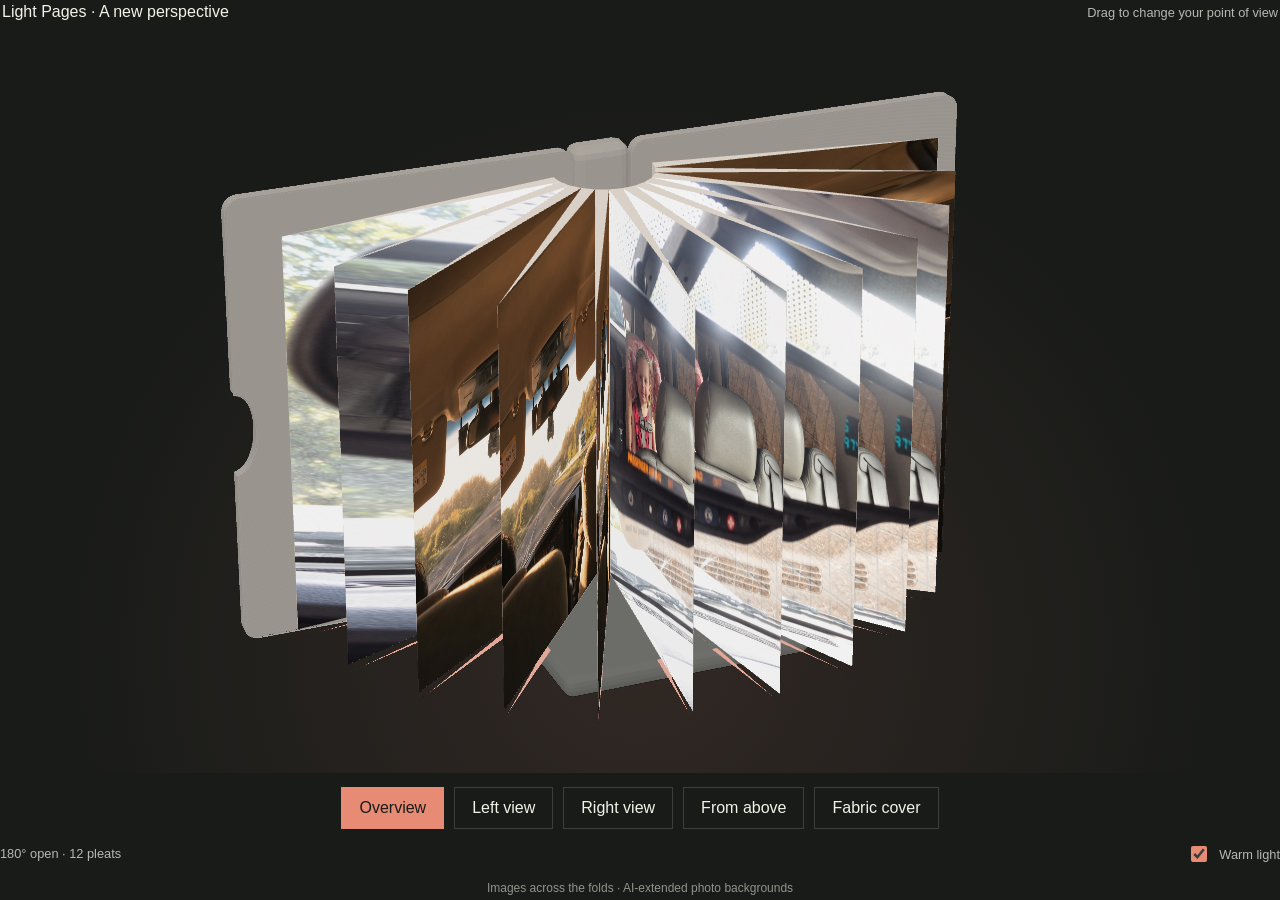
==== model.html @ c3d24982 "Publish Light Pages website" ====
<!doctype html><html lang="en"><head><meta charset="utf-8"><meta name="viewport" content="width=device-width,initial-scale=1"><title>Light Pages — Design update</title><link rel="icon" href="data:,"></head><body><div id="lp-arc180-study">
  <style>
    #lp-arc180-study { color:var(--foreground); }
    #lp-arc180-study .heading { display:flex; justify-content:space-between; align-items:baseline; gap:12px; flex-wrap:wrap; }
    #lp-arc180-study .stage { position:relative; width:100%; background:radial-gradient(ellipse at 50% 83%,color-mix(in srgb,var(--orange) 12%,transparent),transparent 64%); }
    #lp-arc180-study canvas { width:100%; height:auto; aspect-ratio:1.5; max-height:520px; display:block; cursor:grab; touch-action:none; }
    #lp-arc180-study canvas:active { cursor:grabbing; }
    #lp-arc180-study .lower { display:flex; justify-content:space-between; gap:12px; flex-wrap:wrap; margin-top:12px; align-items:center; }
    #lp-arc180-study .detail { margin-top:10px; }
    @media(max-width:440px) { #lp-arc180-study canvas { aspect-ratio:1.12; } }
  </style><link rel="stylesheet" href="model-frame.css">
  <div class="heading"><h3>Light Pages · A new perspective</h3><span class="text-small">Drag to change your point of view</span></div>
  <div class="stage"><canvas tabindex="0" role="img" aria-label="Interactive 180-degree accordion model. Two photos extend across the folds; drag to view the book from another side. Photo backgrounds are AI-extended."></canvas></div>
  <div class="viz-controls" aria-label="Viewing position">
    <button class="btn" type="button" data-view="hero" aria-pressed="true">Overview</button>
    <button class="btn" type="button" data-view="left" aria-pressed="false">Left view</button>
    <button class="btn" type="button" data-view="right" aria-pressed="false">Right view</button>
    <button class="btn" type="button" data-view="top" aria-pressed="false">From above</button>
    <button class="btn" type="button" data-view="cover" aria-pressed="false">Fabric cover</button>
  </div>
  <div class="lower"><span class="text-small">180° open · 12 pleats</span><label class="form-check form-switch"><input class="form-check-input" type="checkbox" checked><span class="form-check-label">Warm light</span></label></div>
  <div class="detail text-small" aria-live="polite">Images across the folds · AI-extended photo backgrounds</div>
  <script>
  (async()=>{
    const root=document.getElementById('lp-arc180-study'),canvas=root.querySelector('canvas');
    const detail=root.querySelector('.detail'),lightInput=root.querySelector('input[type="checkbox"]');
    const gl=canvas.getContext('webgl',{alpha:true,antialias:true,premultipliedAlpha:false});
    if(!gl){detail.textContent='3D is unavailable in this browser. Try a browser with WebGL support.';root.dataset.ready='error';return}
    let state={version:3,view:'hero',yaw:-22,elevation:25,lit:true};
    let yaw=state.yaw,elevation=state.elevation,lightValue=1,raf=0,drag=null,ready=false;
    const rad=d=>d*Math.PI/180,mix=(a,b,t)=>a.map((v,i)=>v*(1-t)+b[i]*t);
    const probe=document.createElement('span');probe.style.display='none';root.append(probe);
    function color(token){probe.style.color=`var(${token})`;const s=getComputedStyle(probe).color;return(s.match(/[\d.]+/g)||['128','128','128']).slice(0,3).map(v=>Number(v)/255)}
    function palette(){const bg=color('--background'),fg=color('--foreground'),orange=color('--orange');
      const bright=bg.reduce((a,b)=>a+b,0)>fg.reduce((a,b)=>a+b,0)?bg:fg;
      const dark=bright===bg?fg:bg;
      return{paper:mix(mix(bright,dark,.12),orange,.08),cloth:mix(mix(bright,dark,.34),orange,.06),base:mix(bright,dark,.60),orange};
    }
    function shader(type,source){const s=gl.createShader(type);gl.shaderSource(s,source);gl.compileShader(s);if(!gl.getShaderParameter(s,gl.COMPILE_STATUS))throw Error(gl.getShaderInfoLog(s));return s}
    const vert=`
      attribute vec3 aPosition;attribute vec3 aNormal;attribute vec2 aUV;
      uniform vec3 uRight,uUp,uEye,uTarget;uniform vec2 uSize;
      varying vec3 vPosition,vNormal;varying vec2 vUV;
      void main(){vec3 delta=aPosition-uTarget;float depth=dot(delta,uEye);
        gl_Position=vec4(dot(delta,uRight)*2.0/uSize.x,dot(delta,uUp)*2.0/uSize.y,-depth,1.0-depth/1.8);
        vPosition=aPosition;vNormal=aNormal;vUV=aUV;}`;
    const frag=`
      precision highp float;
      uniform vec3 uPaper,uCloth,uBase,uOrange;uniform float uType,uLight;uniform sampler2D uPhoto;
      varying vec3 vPosition,vNormal;varying vec2 vUV;
      void main(){
        vec3 n=normalize(vNormal);if(!gl_FrontFacing)n=-n;
        float shade=.78+.22*max(0.0,dot(n,normalize(vec3(-.4,-.6,1.0))));
        vec3 col=uPaper;
        if(uType>0.5&&uType<1.5){
          float weave=sin(vPosition.x*21000.0)*sin(vPosition.z*21000.0);
          col=uCloth*(1.0+.015*weave);
        }
        if(uType>1.5&&uType<2.5)col=uBase;
        if(uType>2.5&&uType<3.5){col=mix(uPaper,mix(uPaper,uOrange,.6),uLight);shade=1.0;}
        if(uType>3.5&&gl_FrontFacing&&vUV.x>=0.0&&vUV.x<=1.0&&vUV.y>=0.0&&vUV.y<=1.0){
          col=texture2D(uPhoto,vUV).rgb;shade=.90+.10*max(0.0,dot(n,normalize(vec3(-.4,-.6,1.0))));
        }else if(uType<.5||uType>3.5){
          float warmth=uLight*.19*exp(-max(0.0,vPosition.z-.012)/.047);
          col=mix(col,uOrange,warmth);shade=min(1.0,shade+uLight*.035);
        }
        gl_FragColor=vec4(col*shade,1.0);
      }`;
    const program=gl.createProgram();gl.attachShader(program,shader(gl.VERTEX_SHADER,vert));gl.attachShader(program,shader(gl.FRAGMENT_SHADER,frag));gl.linkProgram(program);
    if(!gl.getProgramParameter(program,gl.LINK_STATUS))throw Error(gl.getProgramInfoLog(program));gl.useProgram(program);
    const uniforms=Object.fromEntries(['uRight','uUp','uEye','uTarget','uSize','uPaper','uCloth','uBase','uOrange','uType','uLight','uPhoto'].map(n=>[n,gl.getUniformLocation(program,n)]));
    const attrs=Object.fromEntries(['aPosition','aNormal','aUV'].map(n=>[n,gl.getAttribLocation(program,n)]));
    for(const a of Object.values(attrs))gl.enableVertexAttribArray(a);
    gl.enable(gl.DEPTH_TEST);gl.depthFunc(gl.LEQUAL);gl.disable(gl.CULL_FACE);gl.clearColor(0,0,0,0);
    async function imageTexture(src){return new Promise((resolve,reject)=>{const im=new Image();im.onload=()=>{
      const tex=gl.createTexture();gl.bindTexture(gl.TEXTURE_2D,tex);gl.pixelStorei(gl.UNPACK_FLIP_Y_WEBGL,true);
      gl.texImage2D(gl.TEXTURE_2D,0,gl.RGB,gl.RGB,gl.UNSIGNED_BYTE,im);
      gl.texParameteri(gl.TEXTURE_2D,gl.TEXTURE_MIN_FILTER,gl.LINEAR);gl.texParameteri(gl.TEXTURE_2D,gl.TEXTURE_MAG_FILTER,gl.LINEAR);
      gl.texParameteri(gl.TEXTURE_2D,gl.TEXTURE_WRAP_S,gl.CLAMP_TO_EDGE);gl.texParameteri(gl.TEXTURE_2D,gl.TEXTURE_WRAP_T,gl.CLAMP_TO_EDGE);resolve(tex);
    };im.onerror=reject;im.src=src})}
    let scene,groups,textures;
    try{
      const compressed=Uint8Array.from(atob('H4sIAAAAAAAAE+yd2471unKd32Vfdy/wfMirBLkIAiO5CGDDSa7y8gHJoiRKYxTVf3evOIG3Ybv3WlPfHKUpDvFQLP7vf/zXf/3n//Uv/+Mf/+F//+Nf/vO//NO//uM//MdP85dx4aP9vw/zl7H9Txu9K+XD/FVLscV+yL/s/9v/dUne9mucKSV850JnyosLf0Lil7/pxQX0XuwuuwX0hY83Vb8v6g+/ZX/Z8xbPf2Pll3Ptr6D8iLcLcvU2puMi47wtrv9lkrOOfIuN1drvXWRDLm7IS9a5SuT5ak24fJPJJfa/6NcYX53/xhXWpepzv6LmYMhFyYdULl9jU8328he8yJRQ4ncvGqJOofCiULIx9fJN7nIz8NekP/30+PnOnxRe4E2yIZ8XjQflfHjwt3hrYvnmRePhPxsEeQZCcPJwXhra87Py/7/wqf33P75+H+ca5p9dsv/d1p9t/2Ccz8UXP7t/ptdH+lXbWZvOH13ywgtWK9gbzuo3X//8C99cbfOVP6/2/EeXvHjfrK8b9V22vMqAmvFGlrfi+oYxf5msdLTuV4mkedWjb3H7Dnf55PrLwY+P3+6Q9PzxoKTx851f9Cfhg8cdXSUP/KHw+cSjq+SZ/8atuPsD1Hb5WZ4Wga4Qk/jePQBmCq8adnpc9fRTdJU46p/chuWV8/ig/Jf5e9xfOvgn6a+db8T97qLHNS/krepehv7ifi6388VPtv5ifxjvi8dwfQrfPfDr8/7V4Hdtdm2y76xhdYY/jPyF3a1u985YV1/9gxugvRrON8O7F8/63vmToNFYsFYbQvvlrTfRpdls9Fepful2qDdk6pf/rOA//Eb9sut7nd0i5/vA3BeXSqB3CPXnyKX6WFUEa5f+jubvfbF69f3XQTcrV++7HSRTcnLsbrHuPLl8P/gewvXLf0n5d75avfbR6yI37bjq4OCbhgZ17Fo+ozAk8+t+Se43vla/9PYDwbt0NITZMh43iY3hyZXbyZGhWb365yV/40vVSy+/DrtPh6MfHv+4UUs/kl9l4CyPzAKTz/+4vD/+On7hs/e+3o3P/e3A0fELd9NUc0VCu/oHxf7Z1+lXHRfQewOe6cetAS2QXkln2UQou+o3hP7xV6oX3sZP8N4gN15vDnx78Ct304WiWL36xyV/40v1S8/fht4n1Kl43CfQE6KX6nOfole99Fc0f++L1avvY1t4s0Bn+XmvYA+fXrybzhXR2sW/ofnPv1a98jZOp7cKDP6e9+q+hk2ucuCKKZJd8dMK//z79CvPX+I/ffzjX/7bP//PfzYj3YEvjpucahzIYI9fxmSf4vCi5E28vACeQ0aCcKnk3oJsykGaHhvu7hDF+ur01YFvBfIDKlTEoSIll5NyN9tcuPHFtc9WG4pP/G6SyTOOsCmP1ma8rdpq/h6RQk2h/l4gP6BCR4DflM1F+mS9799SvQs+8NuJh/js+mpyf2RSCrmiy2U0p19erKs+/lIA31egE9APCV8fqb01el8oVxsSvYVkspsSfArFl7VN4MXjPeI3g/iuAvX65w/Je0vFZBvaf4/V+FinAuvKmEM/vR4vhFBENLmOvu1p1Di/YI84XfZX4vi+CJVwiDi9iYwQjsYk7Uuu7/9pQWTjxVnwihlFJJ9s7j9ZsMlr+UJ7RCrFlPpLUXxXgnr9IaHYVLw2c3Z930sXQBDR1P7D2hzN7H7AVVSKyMHU0afLITLC0Q3VCNn5an8vim9rUAGHhuKmc93neSTz8pq+KvYYBq9Y42UcyX4CjCg21DQWU60f3W0e/waRU87F/XgA3/h2/dLj24vLofS2wR+f0ce6drs6Irta+u0rxcQeADckjCjR+/4mtNm4McXE3WCDKDZlq080fieQH1ChIw4VxYc40giws8pb/vriH9fHMqKoMY7fmb6sCeKIwjlTLUl8mDM7G0RJ2Wf3O1F8V4J+/SGhBGeC/9A6HPKKv771l9/SGW/748O7sARxtG2XagmV5z++QNTW+dJnNL8TyA+o0BFn0wg15mMWxMosCEuFITRboukdALmzvEdJEcllY/15W3h/cI8YMX38WiA/oEJFHCrk9+WjBNribEipltN3SK+SXp9csGO6aJgG6RLur5cW/zsh/IAEFXFIEN/jIwT6DjoQ8j7mvUqKOJ4oeZnyTuEeIW/CXwvkB1SoiPMXGb0CPk6g/bSjdZ191LWDSa9MPkablv7l2jncXyl9w5+W/QNfriKOLz+7xVQ+HJW4WCWPsw/OtEYAr0+hmu6PMrLSHj4dcAyLfj6A736/dv38/jEu1JovHqInX8Yc5pioYK8DMkHQ/pPPOQbmxJurZXrgF8R/++s1wPH1Mj2ivMrwRFWozlTppnkTea+RAVLJtl7WApReyQYgU2W/E8K3FWiAQ8GYL1T6dnjyNvlox6r1mMFmqxD46myqc+fkM1sB0C+WeeNfkP7db9euP75dZs3ptD1ZvHjcOr4exwjFuzHLOuPnK2E7xC8G8V0Fm+sfPyNbxsIrec+bSBeqCcBbF/JiQmyBeAM4LOA3Qvi2AhUAfkS2rEuWuJ+3UamYgBHVJR8ua/VqRYMNYrrp78TxfRE64faD/qePf/yX//7P//O/ySxGHguWJvd7VeL4PX0ytf/OyfjQ4c6nODoU/e0eXHJxvJhyrsOdT0jq/QKdUuqYbgyuzMXSnIsZa8hGOnANFV6gTJ82bKg0+iwsrBD6aDnEMlYOXGwOg8NSxCgYJCaXWgV1COqvix0q9BYcXPLyE9ObnX3IY8rMjqtTCHmM6PGtTq6unN6NVjHF9icxuJrDlJNGjtDlJo1UNx1k4rhF7el+EVcYnDTEd1JVItMkcRQSxR6BnSrwCLiYl/iSqbl3nGvud94FmeWqsRa5T8n1LwnehJIPTrw9SrWmPSiPB6nWvPvlVBC6SSyymGyfB29tNqZBysEmHhuVpKOQKPx470DgAWf329UyFitSLtF1z0jZGmv5HW/[base64]/tZv0N4suOMp0/eZ/q7vZsSM/bQ4JaxrSPMfYaFJfCKfCXIo/[base64]/vXZ1Fq1x4cr4iSkiD6IOgj8+kTSvbMJe62LJNbgdRJ+LcPgdpIewV1fYM66c/j5ITkWpZdlTPboW8gVcgH7vIvG/q2f9/OKM23gfo0P2f+tmpxckKmiHL97xaHps2+VimMqNlXjzfHXnBDbqnzLeKhY7v5ryvp7dIAnccc/+eDX7+cvon9RzO/fkGspvjds8nntlry75P/NH+jvQrfFw+idG53IZMro3iZJKn7jIS+u1733pYa7F3/91/oTx//mt1yfUWNcqi+/S73uZZvYXPfmgcl1rDQf3+FdqI9LSi25V4RJyQX/3Sv/BnHf/Io2Rxidy30m0oY48k9iG0hk5YZEe208PtT8hpRj7KR8Lo7VvD5pXtLet6IGKUVbf+DnBRrAlT/5le46Oemszz3rylpbe65cqlFmKbKp2c85mOR7CZJUsvZL7Dlvf4g9CdwUHFqISXIpTYhlZNxHd4yBUWhY0Q4EFMF7tOOgewRB958b3ty/3XqIWG99q4bSgi3RjlFuzNF9WfsG9L6Z7UD3n/Pne4f/pv39bxD3N9+onuRl/Vhiz6271BceTCklv/3OLeP9rfx51DDHbI6F0FKt11D4FbhFvXsf/ZmouXo25r/u6S+fX8p/kWWdiVqSVihJS8uKaezIuGXScJaS33MPcCzHfb5PXaKiVBKWFIV03KlrEhTVBLJW4C2XFbnPY0nuEy4TLrd8rqscpEsCm4LS0iDPG3VJO9NYMOWABuiFdObnFR6eqomStOX9+2Ow0fR8DMoa2DXH8/N1kqcs9pxP0pKZyThqosj9Fm1ZLH31EZoZ88/v0nIVORoH/mbk4d6i0MNN7ris032OGfex9bEnnVh+x+eCS5QAL+lCCklJzYpy0655MCoKZcIoAY63TE+qOVjRKwFyWRpKS9B5NOCdLJjM2lHp45mA9vmVDLS5GjR/vyVvTCHRlMj7jdqheG7dLbi2hhdunLaKF3hwTNIGBTMi4XO+JYHnnN3xUkdXShbyPuHq4nLH2Tt4z+K5yPdXwo6F+wYswrG+Jet5n3CN8fZMcVUaS0lEez6fOxRPj73LkkW9z6/kxzFT2LGUVMJ7iHtZjxCvb79buszny3yZ9YV1z3IhFDVrS27RPfOGolgW0COsa9/gyCXapAEBMQoGLg3fXlNrmpSCAoku5GbLHpDZXa0fcFfKcrPX3uqS2MZBWnbkeaMu+WgKCqzGa9GFgxQ+4M6UNTpNFEdpKQL3B2GnCmYF5SW+Nf3z83X+5+2FcM/bZCCebXK/TSpIS2y9R3YfBL9I2mWSdBTMN4GP+A4EHnF2v/s7JR0vTTezchy/48s7c83K0UA0q0veAWsyDSfhtC4e3fG+LB9wX8rtaaKSKEdL77k/AhsQeiqP/[base64]/1Z0zfe/ZWagvM4GXe4m+Pzj7v325//kPv22pr+hfV41tbQD2/uW1eQjFzNXLRd0/cY3hN0T+opx+yW+YAT/Rg3p/7b5/i235UVK6BX+LiP0x67YpdmtD+oX8vq+/H1HOlA82mVPByo25ix1l6Jsxg0h16NLB/KB0uzzTJTP/g2q2DSWt8uZVCDJMeIZkhyzJaH0GKIqJx/HTHAvXTdY1cvUNlGVZXSYw1zAj+9YWXIBXEpqhFvSFyJ8ZH2AgGRcUMd1FlzVdPam861r2I9gXJIgU+/Wtj5oq0mtPRrP799inoLYL7kV9Pglf8f//uQ2/zL+lyV9Sb1U8Y+lTDEWyglR5ETyEq85VNvHVTXHVHpxTxcWs9x9qYpAGtCN3EE29zX40JfGU0yhV5RNNkkJO5KuNd8UkiKmAXBWFLkbOmj/g/w9P/ubJLrlDrV3TrRjcr1lqPRxczEpF+UWAYvfcmCGJzKrF4qeLx0WWgjtZdNIcUwApOKM9INJUhzTtEM9RcFfdY9CDYvYelud7qR2BksnueSr0+7Us4luIE+7JE/rjvMIy8jrs9POrnBNsaRObisMY1I7hmLHEVRz+c44a3x+d7k1USr4LZdb2fsxnmbnNwhTR41CW3L6oQB+QEFx7xEtIaXXmnyJyCbbft6V/IERaiAAAQJpCKmxPUsMdaoOGbMA7a/wLpT0JpSdjvRGR/0SpCnJX4K4WNN4z6eYJZ/[base64]/55s1ziIBDglooA0t5dkFUGfduCDcuV8y4f91uOtH5aLlx+TQK1Z+gOI42UkHFS5l/[base64]/EKtHakRMFDSyUsoL8yB3XODkEKbEfS62T493aErxLcU+yIyPCJu/CPrTR2JMdb7UOskpoiiRKwpKw7WwkAdshoHZGsHOzfY6MkJZtyjg0NA2EIgvHzR6two+MIxXj/egA2hxehGXnaHjk1TifTOJxcTmUg/Rg39HlAN/BGOtcMGG21Z7r5qqR8THAkKBUDAhqVJ4U5ymSbKchnB9ZcLYavw3Irl7qqrHUj4kSikBKgI/qMoCREu9qh5X4OfjsdyWHZOS0dORdcQ5oBBPGFnsV01YLeg/WuLmQG0ue+5QnyI7yCTrJ9/MSjDNpph0rgY1Z1TTquu3i0gRRENRD7EZXBOyGWnIoUSoBZTvO/[base64]/OIdZar27aMYGHxfUoJCiImc5GEzAdRmpNsRx9lDSba6IkGp1KQtGlaNK1TUidD50zVveMS207yz60eqyNHKDKQ+OCKAcJwsajy0HGgzm9ZS6dsN56uS2TsFQOCCvJMW+DMWanVcQo32FcTmEfkb/2wzqFv/mIEoZAQoCPqiqAjRL36iMyP7soYY7aCrWv9m5YQGn8Pjoo+3EQnrfp2PYnSWBnQ0j9MzoolTFN2vYPum1kfnLCMR4NPDJFEAchQcxzdBLyHEZqIzOpEZml7kwbk3ISC04HgeCyXZeIU0h7Thy7zr3z7k1kstNG/LSDLI+MC+IcIAjbjo4BtkPcqw08D+up5+CUYEhQOgbd5XyOI9PYn6MzfImjoXoze3FaSHlx08aJ9M4wLZSBtAAvVRlPM2UG1mbpD99J7lyloAZW0toBy1JIRgVVP/KZfZGNrTbnnG5tIbfJ5x2plHGWuy/uICmxHV3L3oJklYLGpkniJCSJGI8OQsbDHCynlGYLnZP5iWNYZBoH3urZ/R6tor1zN5Qc+uvMeMkM38RUrm66i0pRQzlAD/FSFfO0HeZeoYR+5vrRUvu8fqYYHJSOQUG5s/eUc18W2UiRo+J9qSbvQ/JXM92ExLRwxlMLdFIVApyUuleyJjrJ5RiDxRpSmmUunu5VFkrdIfp/DfM1dz+PztSR57RREXqP14Se47QJx/[base64]/xjnrCqocWjTxfggpp7w5YHWJyp3pdruoFDWEAss3ElPUKE/zYCbU6z0OA2kJIHZHQRHpFFSobzb8owahQsDHFpNohhl1O8xnI9Td9CICX47LOz4dUL98MT9ysLh10WfZrFHGskGNySuVh1NaVxBa5pXdk/zw9OBbLbtJSrdGmMwr1Ng+E/wsuqyF58dBmc0li5CyN1p4VJSKwqLWfsqs6rhVhY47xyhT2+4WaZXDtbOZUIiiAW5QIMAUp29J6yzjBAsd5Iby4Hoj2oY33trNfYLUSrd2biBE4VFNGghrcgto1L7cKkLFPSHIezcTdeXcLheLVY6qZ6HpIBBakjS9QQlvIGNGKZw9ZxpUKrN/OOZxXczGOCUopEWDIC13Z93qePgrszUfUxqTaMnJh0tNcS67AFuLwbqVlMqelPPYlRe8D7OzGe85YCXF+gLVssA6ytXZgVbC6zMazWmddACT9dy0NU2chCURI9poAj7ESC7ZWGfnZdyn1s/33NJoeDoKxRfdkhhWWlWLF6Bx3njwVtblXoZnxsJhQ8XMw9treoKgJuxFG0XQi4hfp7Ho1QZmY/[base64]/Xm2OOhRGVnv2OendaOdqJhqZo4Cosi1rNT9fQeigo1Xebr+8MczXH6I0LRAHUUCtBle02YKCX01OcNyMf+kgrB2VhfhDdTlM1BksQAGB2XRDlIEfEfnYP8h/hYcXZU209xVFS2JbRuKOOQuHQOiMsFf+y+LcV2H9QhzvZ5uhBMdXkXlIuT4yYoz814KCqsRqMgOchYdQrwVuhnOXsz8q6TkXo3sR0ElLCh2bp2yNq2Fb/FxBrHHENsZ9QJSXb0Hi2i5f7kFyjbp0RCNH5OD9LAZBxl8sghinluIH+EpYlhFCSFeo8qBzkPA8WUnDm2a/SbElwbnVMUDU5HofBkIHm0izp2BW5AUp4ohJr8q/Dc0tvsKB6dIolxoCLsP7oe5D+Y40yOVnL1yjjJyMYoZxpBEAlMB6HI7JhQH+5Rs+Rgq5QU3JBTjqQ/Hleag/AsBe5j9NnxuLAchQLlAGPdaAHGyuystNVlWUzK4z6Gs9k/zcxUt+xjq7Z0b1Y5IY1DCGM9TgYwxa+zStUWuxUURipliNXMc4+UwEqa3uoEIxUNYGCKIA5CgpgJ6YqABTFQssHbeKa29aJ1xhbuZjS4DQqEZ2K9bjCodsx0b0Cujt55LCGkN+GFL4WnaOIgpAk70QaEnIhYmosmzXXfsfm6rUzJFkQEIqFtQCA0M/[base64]/[base64]/I6XHeOotNrMwDwiaijAJzG4pUjQjVZqnAnEpKt9ZZvHuD8rImYJOrelhGepd+vB0aRWYjH2FpYhQMEkNNdaPoaarUv0qK4SgMMB8Ql6k90/A2JBDeLGM2m0QZQ0qdY2tvOKFaH9/ENgscmuOe5kxj44I45imIGarOQc5DLCz2DJfRVjvHtEocjnNgXDoGhGXOfRq1jO60zjDWj/UtU9PGlaMNx9BU/LSBlHtD1CgUJAf5qU4BhkqdLDpn0sxqF+Htf7iT+XAlWWPKqHGhk+zYqxFNsHbakJskf6DsC9Lo48dWf8Zuozu6mmaCohxTCYPjkhQQUkQtVpcELIi6Wc3j6Lhzedfa4o3iZiS6DQmEl2u6tBHbJv/[base64]/tFfvpTyDxikxCqe4zT3qpwHM3BdbDxJ/FymKOAhJIla0ASErYp6WU5DZroFxMUmiNMTgwFQMCsv704u83yppZ+8NRN6GE2/[base64]/U0B8kTt6rsjYge6NjZqQA/zKGlWxFYA0zuCN/zZbrvodqTj2W676JIWzdUPVyNTG9hFBCUgEe+MWXdC7jnxnIDSLYfFs6GAeG5PecsI23LmY972Fqj3ZbXB8HHzr1tQihTKQFK2fvyA3EyDmc5seFLPgLsOjmTDAJFcDWBsFNAZ0wGC34VyeKAeCBFArn5+vWq/mvdx/1nHSTJMKtR/7mPAdtJN2oLmGLD9EzZBZq2te5AMSmKsxzKRElqd5T5ks+FRJgiGpijiIKBIsUeFBO2EG1M/ye0YKclAiRstC04F4eCWIUo78SXtBckIJSY7J0jV0LxfvLKRonKTqCKFAxQxw9Q4yGaYXeUU0zl2kqGT5xwcl85BcV0Gcq1uxB4yx3Gt3ol+c/rw1i3+2TiBB0XEcAgSg3xUYzyclNpYdDbnc1ZdFgwst7F1wcBaL7XyVJAsGMRUHJu/[base64]/[base64]/kkO6pj7ThSPSnZdhjtPrYx9jlP+W0k7s1cEedARdh5dD3IeYiDtYOkZp27fk59q+kkJ04jDolL5aC4LhWmrPOl/zg6RApMJVub9E1QoU7/6cV1W/Ut5eYQMRwCxSA7VZUAO4UG1vYGjz3NvfRhr/ZpxxaRp3+FOySEXDaQWcg0Oefnacz3mprWhbG+roNGSc3knNSIoSGVMW5uZjre7SU75smKFgWDxFDL0QUhy2GkXuNzzsp9SIVPRzk0NoUDb/[base64]/L9JJGR3mEqrjFkaDU0EgtrXgunUx9ReVjhkV15MrbpZnVAObxz1ZWRwJRdb9YGRcEOcARcSAVA50IGJkIRkvaW2pJ5I4G+ZRJohD4lI5KK5LYXrr4sjV1CFSmj65Wh08zeASlHQmpZRz52RfeFBQjAKBYpCvqkqArzIn8zHF/[base64]/TxLu4SRhpeNiRTDwtIwIKrLRjSXkuzQVBFxIPxRJpkHVKz0yGJfqXAx12y1iIAUhQG1PC1V13G31GUzrUs5fthRTObjeqZ68j4HcIWzzqErbMtePE5hlyvkAvZ5J+VCkaYejZNzLa3c8HaSlNUkHl+4vXz9/sceVpfyPJWGU+YJ58n7dJxeS0n9P/1fWZsvfzASCElDkFvq5Pr8EuBz3N2TbLKb+3PryEkztsjCiBLJIkWFPKQsx5o3IWbLmAebJ+9nUhvjtJtSRiZ+8ONg8PEH47B7SyH3gOaqp+spii8uhSfWHwG0pKxZ6ySPrppxLno9gOP71cvX7386mP7dwMHW70a+EP/9g//+wf+HP5jHGRPnK9PnUZkxmSDDyzoKEJgakpmvgLZ1t1HKnNTOYzHr5ASfXnDaYXf2LzPWowcoT5A/SC8UlXacdCflg8RCy0EWXY2t4/Q2W0uQw5hQbFSSToKaor2+K/[base64]/FxO8wcq7EmpJD9ItpZ9dCPdOvWlPiHNPhGKTtGkkJAm6qs6ClkPQ6U5edGnR8fRASa6zEkkPB2Eohtd2aOJtgyfLSfG/kzmnLJ9E9kxpe0mKEUemqKIg4AkbD4bDrAfYmKhhCIL6mkULTA5einFCW0MxrXhPONq1TgO94heTkZQIb7EcZdTjRtrbqA5EzyekQ6ib0GqhkOQGmTxOgWZPHG0Eq3sx2v5h/36EEOVgifI0VJxCyiV8gIU2iHC9i9TQphbrdLIZr+0i1T6JPQG5VNOAyWFwjbR1emy8SBVHp0qiqOQKOJDGxIyIuZozo+STudhAt4ftaURiYa3QYHwUjTp2kqSnIuug9pYvXH8kUeoBXfMBI/HuIHmih8KjitSQEARcVmdA1yWuJqrxh6GJCfwuSBJ58jVcFwbzjOuNHZBDCdJY4Odzmg7Fxqjvc23Mc0KhWJIjWPoG4hoURhPLdBfdQjwV+JnOcxDtJrU/rJIjcT9LNa1f5b7f9c5uebQb03pfwzO2J11aRB5/JMdqqU/dtRx8qcW2+h8OjPOi2kgOWwVxqZqoiioiVnQRhWyIIZqy5q2Lk01tK123M1ogDoKBdhqblybSB7/fQMqLU/D9vOU57qtGp7JM4kqTdRcKEDhcU0cBDVhL9ooAl5EPK3trZPVsmykGE/INjIOCUznoMBisGc3K4//[base64]/P1h0OgmF5+M1B9LZOoZZG1AfTtleK3n3KuqkObU3fvg2np37z1BwiiQKQpKwDW0EARsidiYvxu5E/W62IeDcKvHEkLBUDIjKj+GmGNEYiOqMPuLst7hE/XXYB6xlddc2rM00JiKGQ6AaYK26kqe1Mi/raxthTul12X0FJFIvc34pVuRslXrGOqmvcjRSPVLQ3JhtvzbTMSO/Q2VB9Yn4fXju47qa00lFCU8TxVFQFHahnSjgQoxk4shoPQ8dbEsFgfsZD09HgfDcmH0/G+yYnd+BQhp3POQ3wR0bNMMBcjw4RREHAUXYijYc4EWY01YE5slHaTzeLpQoU2GAQ+LacJ5xOXcUYmtixvLFBtL6xl2MnMzyMqpwgOjd2at5QJAaYLEbCrBYZmotDyZKKbc0hpXtSARZLkWmZq8Yt0X0xIpZYKrOYe/REiT5UkeEOrJ3aw11G08c+dNtKm/[base64]/ku7mHUA3QPhRKn6YS75j9KkDZRIQoIKJGWZcTZwNTGNU92tbPxPMTSrBdKDqAU1BGN4o8WlU1PhOGGgtigFgaw+e7SfDrbQk3f/iZOL6r4Wl0/PvvHvfwmZGwPKtpSPchHM/D0dptTUuhcekWaZe3qLNb+kQNE+9DljxeFBrHCWe+nHEYcbz6m2l46emZWjIIhWtQGFgHtowXepBxUFaqZeafjE2LvavAXFUNUUGhCG3PIb6/ofegGOzyit6FNw+QGAnLZycPh6doYiCiCbjKC0XAWgjIxbFIeZltiu2gGEbisWkkFJytuZzju96deYGpJi/9GTU0P+tpyFnUrbMnu5RwaFgQxxBBNwt9IeZupIqh9TkmK0Oq4UXORzNv0NPTil/taMygbUm21cy+zqA10n3s4rN/QSrGzfkc/ya6mak3ml+fQeOWrYviKKiK2dJOFvAlzjK9yJ+k6x3TaIl7HA9RR4EQS5jTB5cpnj3JeVevczy7+OKsSj5WXftkWuHxKaIUEhBFzGknCZkTsbmW83tMz49HNpQwRl6QxILbkJ7BlWTO4V+fD9tTvAl5mRDTI5uD4+t0IX1jckEKBgpCtrtR87BdbnN9KVZKbrTC/p9HPjDzuWztipJjCHVSiTGui7GNNM+2XhYHX7Ba1e3r6uAmwCOLzx3rsbOvAwPUZHEWlkXMaScLmBND9XTmOMd0vfn01GCO4hHqLBRhPm78Zc1wT0rJLIuGu/iODG5/kPirStVESUgTsaeNJGBPBNQXNMNzQbMyEAtNB4HQWqmg05+s7DfQKTmJP8n66iaum/O21G7q31wOpSA5yHQ3WoDpMotrWW9H3ko9st6kK4csLs1h0yWjbw8y7ayIa06fsWlUoblnmL1gJclZmilmenjjZIfUz4GbJO7guiqFBVUxU9rpAqbELTy0muNLy+01pxiJR6iSQHzJr0Oxngy/49h2oLpknLlXsR2WWydpjDlwdJomTkKqiC9tSMCXmMGNrGBpxWOI1lL8CgOx2DYgEFsrQH64Ss/P22NctV3PkaC3icyvpttIkUZG9XAK0gMtV8c8LZc4XM90nske4z3ejYo7XJw/13VvyJaUY5uHum4OMbbvEF1aSN+nsGelti3sulFBDc+spttdikenaqIoKIla0kYV8CSKknxnGRQeplAiZfEIdRYKMYa65Fr0bQt7Uh4P57FvYRNgMoftHv5Z+GtTEaWQkCjiTBtJyJkIqTfZtR/[base64]/WtwntKakt1173CemAmrobbSIneIaZHoSA9yG11ytNtqbv1RYXpSWOetS89ZG5v1q/dtyAHF21QJuWxmX8WqWmZy/fNr71qyp7V6+Bey6bsIpzznuN8WVlcoRHqsjgLyWKutEEhV6IGl1M6FxsGqq2u8BcLj3DDgjd+dudHe+mVVPYkF2flm5DexHdYk38Tn6aJk4Am5ro66GlO1OXa2snS4ekLERRDAlMxKKx8dr6CbL/XpbRGfi03swlptVw9JiqGQ55qsNuqFGC23NySNX1zQcteMZL/[base64]/3scpmsMtDLzF8mEBs0pkpdfXZ1b4SdYBz47qvkw0QL0ax/ObocfbtimRrl7uHclLI9yrKMu/eackakU24RLa2sMWxRGb19DUZ1r+KZW+N2d0VTghhICXVDjXFzC+o71Xg7HaN+gXHGojNusRw+0a73Wb2+W0S/3pbwg3F8VwP0Ou36m80hpzHBzcXOcSxuS672yG+WrlI7mWG8tnRE7ym1czN6uiB8XzdUfIHq7+uOcgcKRjROA+nWMfYGRh8ziEjToTCQDsUPNdQLU7wakT/PUh2FDlpideUoGqCOQgEur2tj8iXXmYP667qDYrBvwpvlV82YaGpdo8LDUzRxENJEvVIDbQ3zalTFzyKseTwELsqZQhhEQtNBKLSzZ9MoMpuiUqSwsvE9sW8TV84lLObTkqsrjwvL0ShIDvRRDYLMlPrZUpv6QyafrqPZm52t02vGJD8GKyqoT641UE8J/ESzPI2UtqA+x9NBxbgvhRY+rlW3cWzvJN1JSBM3WxWFvIii+txTuXZM+tST5SgWn05C8S1TPsYkSarRQaFn6hvfM9TeBFevfchOcjw4TRIFAUnEjHQOMiPmaq2e82V+7Uil5q6GI9NBz8guM2PGJKm+o0PSqJnSjjULeR/Wk8NfjVQNhSAx0GE1CDJYZmlLbepyFNeaP/nT09Z1WmOizHfroCg7WF1PAvxE64UNNTbv6Ki+XthRxdcvRXdWDqPBvdR0IyFJzIdUELIhamjXRczeWPsaZqEkHpyOAtGt64bGRLnfOiiPgkyuZ6S9CM5eTbaDMg9OU0RBQBGzWJUDLJYZ2kiHvrTc+0LvzdBIXDrnGddlZdWYOJYAdMY4nNW4PHfy/FxMP6AFW6sKAd7KzKzn+c02WqVeqZ87eZ5etmb5GSP1uTXMSPJrmP7HwNyyzYwJdpwSoJPSOFPL9T/eBxYmJ/PA3im6kaAi6j6qJmQ+lHRPgJP8t0RRPDwVheJbU87aEYR2r2lknPV9rTNNbxPe1VvPcts4OEURwUA9xIE0NcB/mI/dsuDWVLonhwWlclBYl5w8Y0Isfk9p5z13Sv9jH1Z5gDwNi6phEKgGGauq5GmsxMp6m0yXboukQjMru+0RMUZ+J5XTfWcEUue+nttuBWO8nN+jk1orGM/L3ID+KrDJOfaZoMjeKbqjkCRqPxtVwH4oShKcLy21Z0FzFA9QR4EA1y0LptUmC3tQkp/K5vmefhtd/Fi3h6DoXkm6g4AkYkQ6BxkRAa07KWat+2WbyQpikemgZ2SXfR3G+II2mdwheZSVMLaazetQ/PTOqTwqqoZSgBpkrzoE2CvzNBmdSmNN80ikTE3tttm4HVTo/ZY09hq3690sHXDf9GqMSy6/IJUxSWz9zFnQgzu6Z/[base64]//pXwjqNZkxLeO1F3FBRFbGgjCtgQJY0s30t6iCwQMJISnooC4a2FVNotN29AcUw22T4Z/5Xo8sexskOjeyXpDkKSiBvpIGBHhCNrAdfmO1ZACIcFpnNAYJdiM01N9i8odaRwHHm6Xw1Lieq1GEULMlkVAjyWmprkMkte3+hdW5NmuaOHqd1taMew8s6Qi281+Ewv7/aCMc7RNtbMCkFaRHGe++3G79fzmy2PSBHFUUQUc5+NKuA+HNUyl49k5rHlw6/lxRaUFqCCQgHeivEZ43zeapJafF1TmWUb9PD83MgyTjE0ZykgGB7XxEBYEzMhXREyIQIa6cuSTzKe9pxFLQDx0BQQCu1as9AY9wpiR66c7Wkuu7BCdIsZ9TRnHhUUwxhEC7JWVcjdWmfh6eiml0me48WCetKzVJ6+2Njr64j9xeQuDVG9/N4GddVpXu6A6v23r5fDbz9KQ7+lSGnor1DWzOZEKLuIAEX3tFjPRqYzbu3rVTyXlQoez0bJyiBKZIX0HUOKRL9nSIFTSRL2hKHHAhiqa8kBoG5HuNvEVyIJSiTvVARFxSia/YogZbOx3U3CaXiztPPBybnMIdujM4li2WCQ++Ifdw9Cr1wWl6SOHtmkPb80KoFRRZyk9wIm6XzLqZqUbsCd1PoTWRrkpbekvTFJdBqJNClomW9Yz96uEt+5MeTsMCUlPk0VZel98JN16VlqupRO+JPVEu7TfOVJcYCelb/thT9j1Fj4lXXrAryAnB0BNaoQ5dSlY2JqbJ+gUSElCuSuRAZxB8C+E/KcbJvDZHGS20D58z5S5pOjzJJ0EBi40+axIYHZmp+L7cckzRmSSVpnSBhJmUG6gc79/etU1H4K6RbbBoR8m7aPHQvMkb4Lr2xn2l6LuqOUidsTtU5IMpQyc/tEHdsJ1jluPgmsRKizoHETY9mhgLGoEcYD9WKaW1fFUVDV3XqvCwKKqueKwFx/me5yXYG5teS2qiQrXGAJBruUzkEuxdrMhgSWAJXIypNDA9P0MI62Iimc27Ib0aOsSN44Zzrwy6VNFpgOQibO2siGhFbcfyy4H9Q0V7cP1m11m6nS0gAerKM43ZovUSiKRqiSsIsTN9mQgJno4bmDZd/Ep6miKCzLrqg1b4aKeuaWzDwe8ZRbJs/[base64]/yjhLZar7yLRJTGQuh3pIC27bJgkbTvSg3Sm7B9Z/JLXz1g8Pp0F3RtbyQ4EvEQNUKpdLnu3lAC5KA6CouZTfki6bHDjkuA+5KUreN1LaNcGvNlLiL1JxYB9jcxQVA7wk5+K6of0HHtHhXPdO8o5yr7aG+cc+MGtx8rG2ltgGxC606x5bFBo17gW3Wm4dbv9eCOKo7St7Adr3aTNUNpm9jvqHPete/75vnge4YaFLJyYyYYEzEQP8LTdW00DFJ+miYKQpFkcIR6K3AsSKmcjlSjEU9ZaFNcmvClGwbxJ5cDKGMRTdEHAU3hc9iuBqYIUEi/QIqClAAkHaRVabqS+snDOndUXtV6YN+kkEBz1E52E/ESLri7Oey3Sg6JTRXGUVhjpQN0K/jCWVhnpwerrCqc3vSiyxCLUSfCuE0fRSchR9PDOpaJ4q5EFC9ppqjgKyZrltuKhyr9Rheptzbom/f+etc1KGCfXn+34XtD2VtyMeJQOgpWAiLXoJNRkSGgzjfXIbH0UDr6FRhWpJK3sn5CuVe0Uklb370Y6c497Fkv/Se51o0nhv1t0GxKKjjaWnSrQWJT40iSdFRKd4/GpqjSWUnTzYC2lJDlLq7r5YJ25/307gFTwXKu3k7KbT5vSWTBG5i0bWcBblBDn9o2eE9w/da+bf79dVJaOArIWTn0B+bjWcL24yq0o7pwq3FbFJcakIkhx4IeTMAivUPytUH5ExwK5VTrmEFKy+QY5s5lhJWwN8qimzSCknDZwCYbRKnujgM4ZwKIHpGuBmBdm9agQzjCk5PkDc+5qOBvga8yjED3DoFL0Nx9g1y8WoIcR5vW7u0G+H16/fP/lwrWGPrrwWkT/2km7njuQczm7H2MYNJO18cEDxDlUztY+1jMiFBJ60FloMwlb8rI/[base64]/U6dn5UY4WvrvVhgTcihrMBoUO0FbiO5eOL0cwOxqfpkpDacd6H6zlqGoFpp3r/YD1M8LPXJQje3pZaycHe9+j3LHgwbDEX3Ys5C96kEcS93kSuna8typMYSFhyzL57dh4BQXOjV+yHZ3NQTy4pfKlW6NuuXySfemqjZ2UTZkdP+xYOgi5MfOZDenZerTYrkvlE5R4bJomjkKalkxFZ3Oau/[base64]/vsjNSabT0T/eLRvAsjsfB2JOTttL3sYKC9qBEeY+ePmePuaXy6KEpCkm5bY5wt8rPpqJ6+2ET5NKuncFT3pKMRnw07UBaPcMNCvo6tZQcCzqIG6A+bSocJWiVCrkojQVnL9h9nZSvvVlRL0myiwixGsu7jbuGNH76PIm89vkdl3x5eifNhIFalk4BVUX/ZkJ6tRgvubsPHNAEOTtPEUUjTsg3b2SoZvztRPZ+xkWKsOqmPH2czNvXIwnaUxKLbkJCj0wazY4EGowZ4rp37A0Xj01VRFBS17sN2tvrx/t6o6umMDZVKwsUmTlQfHB9Olc9xb6IsxdV1GPZ17C9bFPAXLUbZbO7MmSBushIiV8VJWJRbSTWk+156KKplbDZU9v6o+3MpINQe0TmpEX05F2/OrOwRy6gg1J9RSXuiZrUjAbNi7WaHejacd9F5Ac36QjC6d5oeKKTJLF29KutIW1FxzDzWHB5Fv2+ovopxtOSxTSenlBIlsfA2JGDqrL1sSKC9qNEdRjXWLRsqKOGpqhQWknWr/ONszemdsJbU2GClsOpNF9ixgNHb8oescxjO4kHqKOjsxGB2KGAweoTTrSZpntoB49NEMRCU5Nc1/[base64]/jVa0lpleJjLtcrwmYEuW1R7jubiK8ifFASyJtxMdMi9gfxQKD+iY13R3kGkfvR7SB/4Hv2bObx4QPRwEIRYNHzuN5jbE/9jAf2QlvpFjFRe/wqmN735MswmEMwuKITBLrzagH751QB+Jog/+/b3l5V4ucy1NMlbP21kgpeZxnI0syxr9KmnSl57acwyVMzTNvizvQE9Wz2NS5biLxOWsguQhMX0cA6WU1dOqFtOav2ia4eKY1KVczZuPQ0KYnHpIGyv7Knfsh42oIRnjk3T4Ug0t0p4iigFBUX5cB+F5vRKVstlvPaiNFaNXsrGthb7IdnhY/kEoniIKgpF+LQOHXG1Dx5QiMeqeJWma2R/MQwIqNAQq4o513PtA+5FFBExe4A2+5bueJvyk4mscDTTmXgtkwQl9ZzH64wf9Z8NCDgQaxM70qNNKKGhOTqvhMYVKSSgKPol0aZP0e1BPU/xMkVHQW326qwm4Y4ZupAYiIS2AwGjZu1ii3o2DC26I599DIY7id4mXZSCQqLSfWzp+/aLHaonJ8rUXNig2tzVkaQ4noM+fRUpike4YUGvxqayRQFX0SKME1VOVFYiVFQpKKgq1+fs4wtVLfXyOv9ocwjXcWtfaJac7jP75CiGJvabe5bjZZ2ZWdSGgyyKNJkd6dlkaGDm9N4z0d7SwLgeBYT0HL/ZZV14r6inJF6WhSmoLZnO6hTZupmpLQk1CERC24CQiZNGsiOBRqIEZ2/Z6z2jPdHgFE0KCWoq3q2svhy8V9VTEK+rwQprXQ4eG2DPPGjIYiFuUNjIsaFsUcBQtAjPGr/xWBAebxoSIZeloLCssqLGloutqJZieV3wtjm2VEazZjaCouEzYW9Yb+4JjdfMRuZQG87ToZixbEDPJsMDs8cGfHNkeVslMK5IIwFFSZJIz0xE/wJUgmSx9T80UsvSS4dDHcV2ZUcvJJHgdiTg47ShbFCgoSjhHUmWZuSQtTREOV8Shqep0lhIVUs6XFh5/JMdq2cfXtMQFVbP0zuGiqMb0fP0CmXRGHcsaOjQV7Yk4CtahHMl2NaQX0VIVWkkpGrOVVwSLV9IaumV1zxLm5OVvRnnvhpptdOkpCW3fyUTzqWZ3HVbDTOpDQeZFGkyOxJoMjQyf24nPJO6eWRckAKCguKsY3zZBrOX5EZn/NgFQ0GtqR75M7L3vjXp0SYQiMS2AUEjZ61kxwKtRAnvrJBujxzzkQMMw9NEKSgoKt+3YqdhVztZ3ZOuO18UVmur7rAn2c5unRw8BVk0xg0Lmjk0lS0ImIoWoJxi1wqyHSw5dxcGSEUpIChqTtBf9/XsJXXPvW7raeHl66g6jkF2Hx6eSw/js218LKG1sfR1PzdzKB3zNChmKzoHuAqN6p6RfpYTx2FxQRrpqSjbdY04jpHxDtQGwNft1xTUB4Vnj+5DMpw9w5DAdAy60aR16CDQNpS47p7bQY5GpknSUEiUz7ddLjG9UdVTC6/brTmql9lOH2cS3rnVGnJoeCoIOTf2EBUDDESL67KL/Mxtjzw0rkgjIVFjEH/bQr5H9cH8dQd5ey7dtTcYxtJNy8Mu52ThkRsti86lL9FcCwdRT9qAgCcxK9lJAlZCQytfCk1TpJGeisJ8Q15K/exBfWnlUumHgnoK9lyVNZf86kxBxJY2IBAas5INCVmJEty5o+Us8FNocJomhYQ05ft26jCWW3asvqZyre6jsM6VlHPxoS1IyKQaZJEQdyh427Gp7FDIVLQI3THqlfXpo4Q4jlCRpaGQrJLWDqoUCN+hajvU41q9yOZyMRY/OjoypVtjDePW2BTsGCuX3lrS0VeCvqQToC8RO9mQng3lHk0pKUrmZ67DhXwqYUyG3oLBGnQCaqs1S4ctj9/Gu1D3oFryqPqZZDaFk1KOIcvoL5WxTutMrdVxFHMinQSi4/aho1CDIPG1FXjpt5oxt9tOgMrKjaKtVCVBSVEyWERR6BX0N4ry2AmXcpijWsYJtRhZYvCSVGlTlQ4cJtHYNiwUHbONnaynbbAAa7TNWONf7p8+jx1ixivxMU0bEpLkVn/1ObwhJd9fIKlkj03EHP/7MI1//+i/f/T/04/mkUsqmQkpxdLbUp37rUyZw8C2jCydsZYCbP5K7XC0ir9RJwCx8+Xg+v9/c7nP0SoxuDj3sbU0ZKnwY0wMeRPEqmSDeUhJ7pJhYV3K5gWllDGsSX527Cip3Rmp8mqCl65m/4OB2P3llHtQ5foKcG+vd9HoN+Ws2Xdu+TfG2Gp3sVyUbCAPKZJ3O9+zTYwvL8TUUWgseS8JnAqr9v8MgrWyeNz/[base64]/[base64]/NYmdyPMZopzm1BuvTIDXOlPHw0jXc9HN3FxsSzoH2RJpJxsQaCc0sPPIJW8HJkkxbhgX1cM5UE5dOSGnvZ6aenm25HwJWeX4mn0+ezYNFGeJLsghcakcaNq0eeikZ+tQIktHj9SmwSlz/[base64]/7izzZlkergkI9D+gdJ6dF4/3c2Ao4JDKdAwKjLUQloQaiROaPiTw3QZIyhUJTJXEU1FTdzZJ8S4HdqgppTHXa2XdWUCnnamfS1Dh3OjUxjqJogDoKuzf2kh0JeIkWn5PRbXtjDpSPSnhcEwUhSSvFj4J/[base64]/ZYB5GokUmezvbYSZpcKJkqKPIqByOecqpt96oLSm/UBPHlLup3osBGBfLxUhMkAz+KIfG9mY7vqP4OE+Hcj07Nxnnj0I42JB0DjAk5iM6CLQQGphJs0BKSaNGQnE18sCoIA2EBMXqryDjrd2DXB3vRWNjDCoo2eCtVFLKpk8t+mjsrDwEQCS0DQh5NmsdGxRoHT8X3A9qKv42+dc/vkWFseuntUQp98tRxZcyp8iM6XmCIRdbCkXRADco5NvETnYkYCdKfFXOeoo198FLyG1ym8fHRWkkJEqW2Q5SO2/1haZ25HnXJFt0+jslnaZiS+ifcD7LYt3ZhE0wkmQaUumD+Vidc7o5qRxkTsxTdNCztSiBHfuvSs8bbZzR58GBcUEcBAWtvTc7vmojqPS7GquNM20ZY1LIyczRremrMq54efIAhrqSyoHeTa1ERz3bBw9Nql8fI9vGGdNmMDRFkUKCimpetvXbNj/yQlQtvcnGtgy+Q5USpIJUa7J9+rTkluBKSIojaSTo3cxGdBBwES24o2TyyO31JRcp9gKjUzRxEhCVjVmqY1lbbE/62ZDarEnX1A4/GuGVdKnfZ21yY/EuxHTMAo6ma4qML0rw0lkt1sguNWZJKubpSMxIVMzTR3hM7ui79aeqUWTKFgZF1SgcIKdea6BY28pq7zmhiB4zM/gYKGWT0uzYSM08F2apaAQibqRzgF9TC9FJwEK00I7So7L7RiqA4chUSZSETK3tnVhIybiyJSXXZ5tikaPPFFBtXfpZ2XvsPvFm1q1BIBabDkJGROxDBSH3UGKb5U1cHLPf3sx6BSA2RZHCgYqWKvljnmcjJvUXeCzyJJrLji1r/Tjg2MW26+JorF1rq4ooHmRsx8ZUjddNSOcAE2LuoYOQe9DA3FwUH2VwGsbxuLgezkFy/PX0YWulUqSK6ScLNjlyUgijtH8fzpXVj/Go5kwpxH1UDHIf6hkq6dnUlbDOOb44MZXFpevhJCAopRupF7jekry3Y3ay+Gw3qOrbCuxspn0O33krQwiI4vajo4C3ItvYQG6+oYVlZ5fTm4mxnodFxCiUu5ic7ILw44yUnZbhCTEV2dNsU4716hrW5eEa8Wyk/ZvCUTHC5zomt1tapdO9h1Og9RDLUCjPNkEDcvmw0/GJ4P3IKMIhMTEKB8mpabEe69wLPbX0XLUYk/VOBbW+nl+zDHt/j4OI96gc5KnUMXQSaA9KaO4swWwFNCaJcGiaJo6CLuaCXVF2pMboJOvG6kVs/SudVKM7Oy3jNrWUysBB1IFUEgqO2YcOerqHEpv4aNvd1Se2bWr/w4PjkjQS0uTDSrK2W8BOUzbjcYplWkD2l2OMrCyKu5hTvLVc18PvT2VKZeQ0ea/[base64]/635A6eqVfPRnRiMqYf5i4wYcF2P/0a5/+A8zDgWC2jsO45iJrJtAFBWcgXTIoUUT9EJJP7foIgUQskn57Kl0pc7b5DCA+YzKQBZK7UEjIXtgIR2MMCHknqhSKAVJue//fSFGZucPMRDRtl24OVyThudtki1CDwZ3FB0DLIU6gUaCVkADs4ejyHZhK2l1j8A0NZyC1CwbpV8oCdyX/KgLd2+Gn9iabMqvPeWOWE3ljRd86mZAAzm9cRsGk0ERG0PxPgGLvjPEUPobXeXcG98ndqYr6IWf3Cm3kF7ZwI1xb8NKOBd3/Lw5GwiHi+GcraF43ytR7zBiKDbVOb9GUY/294nN6cp6Zyl30M1T9k6wAvRXxyWaxR8/b8b2jAYLUSBBc0bvS32BmNZok5Sjv49D29EX4TnW+pTB1m1arB0GOOcLsblolKe5MG/QKKgN0JDiUU9m9Gs7yPOguCCNhCStQ0hjcn6jaY4hjS/HxCwm9WHW6TejbbaBVuQk5jk6CUZHDWOjCjkGjW8ZIk9SUu6UokplgdZ6H0ka01PQN6hjKGmCOdICCKqPtuYs22y7bSzpKErxI5UFI6SWossClqJFuAyWJ6rwm6Wo0lBI1W24bIyUgdipkgGzCdaiteJ2WGwNaO7+Uybvp6axshGqqWnOmhCnUkHQqZi/6CTQamhsfiTwjfXZF6FRRQoIClrWJdrBvnkvSNYlQpU6EgzzmLb/lFUJxzgkrg0IBkaayVYTaCY0uGXFZYIsvUmKJJUEJN1WJVplDLwydWPJukSoNjmywnGw+tz9TA6eVY7b0kTlLGZOGxS868RRdijgKEqENs/eqZe71ZYnlLvFZakoJGtdfWmqwitVY/klVJvPNbhLXoypMY/a8S3v40iGk9enrcfS0siLCbnUOB9R4k8qB/gTsxWVA1oMDWvJ0pmcyOOiejQQELTktJgaS4V5QzeQZLW0Hd8Z5uYdpEfmR/9wdblwEranDQjdbOYpGxRqJUp0l+WKF8GpojgKaLrntZgaR+7fBiV5LSHXOZFHST0TxB8td/zVslsoilvTBoVuOvOTHerpJ2qEZvbn5LiWnuxiaYSKKo2EVC0pPKOVbwWNHB4pzLimVJvq4yhx2bKGj+Y7OnIta3j+bCOVN6Sc85G6BZ1J5yBjIoaig0BD4YGloyM3OqsNlAKPjCvSSEjSkhDdTiysL0AjIzqkEubyIOY8MoY/l5ThJ4Z5ks5BcVEj0VHASHhkh9/[base64]/JW1dg4GGI9amwvlR/[base64]/O5FCPEg7SnuNxMOAsLhaCkeNHqVnpIGRWzGI2JNBwaGzn5uss5d7a0ZGBx0YlaSQoae3mtReee6FJ6oKF4GysKqmXzTrGwaM71OtmJUoi0W1I0NNZc9mxQHNR4psce3Icj07TRElQ0a0omGnlafxWk9QEC8HLPItCytnbXI4G3P9qhcFmTU/AovFtWNDRia9sUcBXeIj9xXuWUBysYDIPkcpSUUjWtfxZk9SnpXaS4tDjj0qz14q1pqTal6Xa5nVzlK2WNlxCmmULpWRt8CHPQmrYoHYgYFCksexIoLnQ2KQwUS+iO0GSDAJDo4o0EBK01Jo1JTv/QpEUmw2+FTNWQa0Y63FcuCxKtzGLjBoRicS2IyETZ61kxwKtRIkvHKUrzEEKlsenqdJYQNW93KwpOYSwZ816s8Fn2aKnsFIu5mzAYyYqlSyvHMiiMW5Y8M4jU9lx7qaiBJfzmNl28ydKJc+zyFBsRI+GAXJumByde6Fm7G4JPic7a5dfD0EwpdWj+ug1/vNxbHgek1DOzvNV5yEIwRuTZyFN7EwqBzkTMxQdBJoJCywZPzMfk5RUt6FKdwBGxhSpJCjJraTkQ36hSY4waNtaZtU6Qmol/uPZ2ekfbjX+b4chXEkkug0JRUebyE4VaCNKfHmutMjukXZCg8xuo/[base64]/wPGnrSiLRbUjQzVlD2bKeDYXHd1l9GW/Sfj4Wv1OaKo0FVd2OyGpPeX7BmqdkBW98TBtWKz9+OUlqPN01BZnDRyzu6DoLOjrxlR0K+YoSYgziwr7IQLEmN/4ZDpHL0lBY1nIYWN/v+UrVOA2sbficqq77Ek2JPshpp8XOdQqZoXEx13lishziGlw6KlNio9pwHkbF7GXHeTYaFpepx0EHYXKkMi0OiwnSQFiPW0DZljeKxtSMK/E4QZmAqj3XJUaCcjuedEzoQBC1chWEnJw1kg0KtBEenHTMm/1GSYS0cvgljk4RpbKwqriy4rgLe12jvblac9mwrPNSc8Yln+VgtzZlWiiLxrhjQTPHlrJFQUthIcYwx/rWjTmaGrMpWQmRydJRWFZeUaMY/F5VEVSYE8CLuZhq/EjVrrYeGZE9Q9YsvmJCtCUo9rQlXJ1pPSDetIXaqDLkaPjg0kwTpHFIxda+Ap8/Pu0/fUrxOxgKFcIxSMuyD7upGfVjdcz46hDNYY8Y06cHZwK1adMwdYdBQW0wz6BuW5YbKLkdSE6JDy7549BtJSx7YNw2LFUPAyE9d1BbT4kvQEkUubgB3c+x/yxf48zINpx7YNdt2Y2xkVLH5S6yG3wJ50wCH4eQGhoMEYEBdwnLxb34rHrpLDibs71urDE5l7GT5VJiIkkZMS/zmCWmMfRqZzTonqJRsKlgN9A46IEnQbUiDsLJvRxm23U9ul84KqZHBSFBoS6gnM0LUB6vM+PLHOQQTtuPnI8MnH6Ku0ltPwPlMGNROW+s5XQEFYXaMo/trCQ2viTVYvk90iQpJCQpp7VP0zIRwh5V5BXsyzHGoaiazFmFO409fDX6EDmKu42K2lmOuIbGWK1DCWmel23rGOHXkOboBkQEZXDEqqJMFYcIvxdR/XAIX+wxCs1jpCCmkZKcI1BCmYPQNHJBcvR5jq1LHMF4M8/tJOajc5D5EM/QQc/2oMQVDkydmMzjUvRwEGifo8N0cFIYNd90Thyf9s7LrjLGSW2AdCyd9vSh6GQPD6LgqFQKiIk1BZWD2rYS1MxPHwOYDuI3RxXESUiSn3P/E5X8C02pjA2E3hazIVXno9SvSX0RoKWmGxs5iDqPSoJeStxDBQH30GKzc+GmjmqvrRC5EpwiSSEhTSEtY1+TxomGG1L2ftymOTdsc5Iil+IhMY5zMPp759pi7bmrrBgpP5vT3BBEnEjHQIfFDqKDno2ER3UsB4/CwI2SWFSaGs4BauLUIW93LxntKsfF0WtMR4oo4SR3qVkjB+K1/1jGYVakc4AVMf/[base64]/[base64]/HQ/W4ByWGAaB5k1axkb0LNlKIHNDuh4WhomRR6YpoiSsKI5xDtIMrm10TSEWxPNllSjlJtx47zynm7ixWYRioenorBjYwvZkZCH0PiCHCPakoD6frh2XsL5XIL4mCiNhETZFbNXM6R8XBKJzJB3pFDWYdY9+9GFUOUsQzWF8qsX52rWfT4x+aoBSo1mQIocP/FN+T+i4IAcIn4QkqNNYxz00feZSbFhnXGL5kuMtBaVKmPyhyKKHcWkXD1eJD8Syg/ImIhDxk8hfGqJgRNRXQ3Z7hlrJF9jkA0ZHIK2YvxEMD8iZEKmkB+A2L77YYVARnI1zpnWWzR/xlh/XuuSiRpCbmry5jShnwjlB2Ssz8cPIi5NDrU4SFjj+AphNUHrku9XMoSYT2oZHOnHwvgBEauL/iTi8mKC7yXIuEXyFUZZATkq149rPXuZ/O3fX9Yv/+NrXVvM/rD9EjM9rtT2T5KF3akvXSEXsM+7iHp7v/oNv/z5r+qJM+LMrvA5fk/R17/B/f4VX1fVR+bWk0/H78l5D//qB81ftUY7FmE/+sF0RQqWIuXpi1fl6w5wZ3vBIXplaf9mXE2FtpykY39mu1ayr159K7v4+cV5pCqfP5V3fVlWp5RcOiW5WUFc5fQ++3ETnAIh4WDAM5b1eB1n/Uja1ETYNESU9OaOlOWO5Dp3iMBgNDUcBARFezUcP47h1TE59haX8tkhVjD549NdMbUoGC0sCkJhuWvn2rWZxrTltB1ijVOy34flr21vZmXBmBQpGAJ0uGsn/Q8YxoFpmv6/dlxszXVaZvPhdQ7HXsdT+of/SMaXyPTDV3KbNhvnIH9cJq0Pux+ftqMC9GWSes51s4vUCfuP63T9chWenv+Tq+aqab9qrpmuV/FElHHRSENZL0JpJ39wzf8h7sqSZFlx5YYq25ghFvT2v4VnwRQINFVU9umftrZ7Ck93RAiJQYwTgbVRPw+4NWJOWPfA62yEnad+06bfdWkzdLvpsjVi7g7WVv3m4NYKuyn4rlX7aGqja4xf0IiuYPGzltdBG4GiFX/lp/+pUZDoZylHBBsd1YfejL03I+JNL7z0LO8+9993hLFljGzKRZirju7VRRh7DfUUP3PVHlj5veoKY9NwDJSXMMXdr2F3L9EJ3uX92L4wJacu6499Ed3yU5ijMLn+8eoo7rM2nRMxAE2+ejmBMQDfdkXIvJswuXb26iaMDcOm1Fg3OfQdo2esv+yK5becDWPkn79l/1OPCftdlrNuTMSnrDvmCb0K2cu+WEzlbB80p6ns3ft9wx/0hLNxTMNnT9ya6hT8h55YxrqzZTi2c6zbu7Z8f0x8HUuulgdFx1INXssoyfquKxZf4e5a92ej5ituerE/tgC+RWfLmIvPb9HWp5piet0VIIxz9nJUGGdbuUx3+DK0UfdloNGrrgBRHN4VPYpbuwJMIfhv9SkE/taLvgCBHD6WeiC3jqV1tsJN1WcrYKp3XbGEcvjH2EO59WMEIQI61luIsI71tz2xBBb4Z98Di/Wzf6vqHcN3rd5Z69UQfPMNv/RMr9ztq0ZvvO3LyfSPU/BvZtN34dKrVu8Cpndh4KtW77KDf5Wgv0v7/lUG9/ufGYXCf9Yy4fB3jqrgb4fem+HwLoN75VreffBvuuLt5PHKo7+K/95Nv29U/dPJ45Wt/tna34tP8Xkk5Wd5ImULKJAnUd7we/dL48Wrn+W9q60V8rzVG37vfmm8Ylhb9TcMt48KebLwDb93vzReqf1Z3qjdWiFP0r7h9+qX5uPjP8vT47AV8tL4G37vfimV9CwbXjEjKUHw7SX4kMsV39v33S+lYp6A4kJzvmBsDSjCZa50/YHfm19KOV6jlb0v2Z+tfL7qHelofLLvw7F3v5Sy908r75FG957n3cim93PHS0X/htvvf8emZyPCIlp821uO78OpX/3CpqAk7O+7guD/ROq3vwOH5V0gCmkzhmVMvvwh6nr1U+C7thYdmuO7juky7arqS4Jvfgo4Rmvrs7CUY4zF9hqobwm++Ckws1hb+tVfdGaJl3PuDwurr34KTM3WmZBPWWNqTsb5608rvy9+CsQ21jmHteqxTbLWX38w8aufAsGhdb4gwfUIDpO9evGtlwTf/BSIrq2bqQAWXd+p3R/SoHc/BdKT+wQ8El6P9CS563LvVwbf/RRY/bhfZjl901j9SN6VP7D79e+s2/73tdn+gYEmfds/eT/ffH+Tg79N91/xwxoZoRE8aAn/njk6yvzhK+47uiXRXy2EYPf9ipmLI/VMWr+iuZ7loi8c4o2xq4YTY57y+j3GX+n/+afBCbW/9Jy7jCtjfFwxXfTFUfI6PAGBXISfEJP/ryG+KeQLLDZLfqE7Q7Z+Tj+l2MvRhQWo2i0EBFa1ZUIMJb+H+KqSL9DYzPqFDk0++Lmxm7M3lmRBlBojAJAaYwNgqPg1wPc0/J0CtOafu7G1ae07GEWBqoiJI2ClMAfC0PB7hK+J+DsFaMq/92P9joYp6xdG10kmSzdTGEjR5okxhLzA+KaUL9DYjPqNHq0zzjyecM9Fnu5R6sUBCgN7a2BgDC1vML6p5Rs8NtN+pU+vsSP/02/3BJIH8iwO0bp+qmFNByZ3dbPvMX7/07vR/tBZI+94UpWji9ZSH9ifn8VB1tIcuha/IvR7+KerWXj6FcxWf7U2uS47qmlhVQroRzkJDOQ1zokxyyX8HuOrWr7BYyv98I0+9ekaB7Za+Yg+zFEi5BPTFAj2uPQEmWpegHxXzleYbAb+SsfGZFMrw1Wbuuzb+QeUSbDjMY4OkqNzLEjfbAk+J+s2kCHnDch35XyFyWbir3RsNm5sZty1vmwtp0cxgQil5Y0kQq/M7f1cHgYqft38ixL+zmEz6N+7sZh637kjxOuyLuEc7tOzK8JlbM3XSYR4xfb2dzRpLD9OkC7kFci3hPydw2bQL3RmuvfdB0K4omsZNsrBXLDS02VLXS6mQUJqFZbiNVeOJ8jojTcg35XzFSa7cb/RsZeNxU37BmNjewwd71gDVz4v39rSIMbXwtUhXXbsAU2QIecVyFflfIXJZuLvdGwoIU1n6G0q3RkiTNI1Chh3jMQBhNRequuHs2fjoeI3jb9L/[base64]//7cNo3+ouveySrOXajl8O3pD032D8jf2ff5mw2Yt+i88NpfsbsfQPb1/7Xcs6MRDjO4uxFML/voH4opAvsDgM+ffuLM9JMGQqWknACdFa31/PxhH6TBRTcQmfzN4gfE/F3zns9vx7Tz5BFhqkrSxgmNhe+iTb9xgtotnC79p+k/uffn+331/77kk1eqaB/fyeK1lbbI5085GnxMs8jzrAZOcFxFcE/P3Xgfn+2H13uj33ru9s+6L7Dy4eWGdsLfNEYvSMPRkzCz5taf87jG9q+QaP3aJf6NNlkaqvUWWSx7bkZp0tdUOcxOjrXMlc3Vkei2WvML6q5Rs8Ntt+pU/vdd2BUZd1C8nDAwDfz5sQAP19zJTmnVQg4betv8f/zwx2S/61B5edjnOrZGUQdoAQ6jY8BTB2StL9JmjZMIaKFxhfUvFnBpsl/9yPy/YfuoW4Mtg2M62Lvh44JzH6DmJyKS538OGIeoHxVS3f4LFZ9Rt9umyaoxvvK4/tCIB1sTgOY+y7p7uAStgwZn/8HuOrWr7BY7PtN/r0OWmCHlZZaVDPg1AQ3Asj29Mev4D4ppAvsNjM+gsW5ysM2PGr8/2E37+G8PbFhd+w+v1vrG9I6H4jqS8y/eJP/6eYqgtX+mrdo8r7Wa0bnst0tlfOZDDu05H1llWZt+rgCcuXIN9U8xUicgHz33frc8j3g5wU3ojAE8vOxnZagwapR4VvkOLn+2DwuPFLkK/K+QqT3cLf6Nh6ND4OkHo2niQCD/k7m9pVFBKinq6/6y3VSygAYkh5AfFNJd+gsZn2Cx36XCH5IJdQIA14D8bZ3N6xIxDaLRRbawAF9EbSG4Qvyvg7ic2kf+/L5WbV57ycBUls98OcbW9tkxD1t+/b0JUNhBhCfg/xRR1/JwEt+oXOrJ/UPA9ePzeaxXZ/0tmrfbYkSLu5eIPU7xWCDC1vQL6q5itEoG2/0q19EuogfYKiiGzXjZ29+svPJEidzm6Qa1Y32G4LvwP5rpyvMNks/JWOrbfZH5D9Mjxksm5lOce1rk/qIC/C6Ft9kfDrn96s9se+ag1t/5ieH4QP7CB/ez+Ds/3tKon62zccfoNL/i2n7UN34yrTXgls2nUbMK3vEnLZASMsKMCSv0T5s4Qv/Pjs6z/3H+U10P4rHopvrodFqbczV9+zoAAH9luULyv6DpfdtN/p3ZDtjIfqrEsSye0yM4wgSIRSrzSv0/aCsE79v0L4poy/k9jt+ve+JOJTlEZ7+BeG2RxEvfi/hrgPxBok/xLim0q+QWOz6hc6lEjhUBrRwnXhmgUyGLmWxVjTwAcDZJK/xPiilG/Q2Az7jR7t1V7WdY5I8gj9SWS4ZsOi1MIx63LJggKWXH6L8l1BX6Gym/g7fdtqJK3Lg0zX9mpZcLWTA6nVltY1xgUELFT+FuSrcr7CZLfxdzq2xXLL0nrbHsOpAAjPt3/2S0bDuar/i4Zf5P2Xnz8M+Kdu27bWsL7qd1rMhf31rAABpWn/+ndMfoe9dPLvVII+3Syy/gocEL2kCNe6GmStKXKY9SXIXxX8/ccX0/y5+6YzQRzS9tvQNfYyOgxG9UdrGZ3Dqb3D+KaWb/A4DPqFPl3m4D4FJ5IIDCl62SkOo07ja92pPRZ4h/FVMV8hslv3G72KV1hDecAwvJVooxFa+LvWaNsj6DcIX5TxdxK7Uf/el7XVOLWx54iQxJaqttKFDETs72zM2oVHmvkG4os6/k5is+gXOrN+VOMc3LONg7LYVnN6WU8GpC2lrHU9j9WYdyBfVfMVIpttv9KteAlblMe2Atqr4DIYdUpby+AeK5evML6q5Rs8duN+o0+JMs8Ykb03mOa2fePInssv2n2T9B9+fLec/sefl+OaPearip+1kHl7PM6sL43PtxiZdugL5eMZ0dFuPK23NsTeQ3/fcDwu2BvO5wVhQ+SRylEwfzQcr5qAhsjL6G/bjQc4e7v5BCdsh7zBOZ4+7f87HkgH7ZAX0t82c0DefC0PtmOeLu8N5xuZsCHyUvr7hiPArf87X12F7bAH3Zd2y4PpSDv0xfTft1sFLq8JIALxNyZ7w/mwMWIL+Hj6+4broHke2j0HDXxpF4zt5QnIY2zvj6i/bgi+wuXBC+QrBE9BAnexvMSMuAv4nPrrhsCzLW8rI54NPK4MffDz7ifig/Hn2H/Xbpsr8Hboe9PjdXVOIPrA+uuG4zFtzhboe9r9MTdu0GBPrb9sNp5F5QY3+t7reG6d+QqxF9ffNuvdxzkL9P308UYK59fQZ1Je9udLfS9pvv+QXo/rV/3yByf61qe9dU2vZ9DX89nrrnkZPX0llvlNz7yOm9+Gsa86ZvsmCJ79m1h5vs5g3nYM/AiJfkFfSV7nJCIP6XOSAe+cv+4Z4A5xSzR3CC0BZiUiD+mzUs9D4p86Brhf4pPo7nf9JLZ5ichE+rwEH+5+2THZLelEiT44pFl/Uyy4NKshgHZ4GjLbPWnIXzqmP0Q3mAZkmhhv0QU3H4J4K+8tzff63tnv5fh82ezlZ/u/WCJ5O5f94zT57Vz9zxOll+Hr2zj0bYe+1veVuF79Kf1hYL/rmNcO9K0/e+lhxmuonWUyFgl9xoOowd9b8H+R9zbuGQUIOst5LRb4wf6ubPAh/1neW4fdn+ftv1fmUSZAtL/QG4K5r2X/TeFLouOh4/57V3bI7423jkMoycQ/KnxJdDwZ3f78shEl2l+NDjEnE/6o8B3R+fh2J+pjRDpmvL8dUs45/FHhS6LjGfP+ezFjSzHjJfOQy9VfTnuv8C1Rs/rCC58Dx5vw4TJXuv6m8C3RHK+nnTUmO4Soz1fJtRqyT0815HcKXxP1fiXqPcYzpZqVRZvy3+T9U5Zv44KX03taMx2L/ZZP9S/iH0T9gR38tX7lkfi14P0bTX9gBwaUtS5jvzUGVEx+VI99I+s9TfB1WosPqfF1xnQZb/+k7w9MV4dnbXLYKsZweLHY8czdW4nvmYI5xNrSX6/F55B4Oef+JvF9/A6mZetMyMgPjmk5GddPOr6W+J4piHSscw5l2iOdZMdlk9cS3zMFwaN1vmDh+Agek71MxsJVvcT3TEE8bt3II/B4/M5qRwL+UuJ7piDFuau7YQH5SHGSu67x/s9LiV/KiK1LEfE1I2VM8+79S33vaYJZ0KUUC0Kzr2Em7+dTSG/k/WuWf/i9t+s1/51qdoR8I9joiypAEw03cQCZq5UON8b0guLGufYKhc+95ujlvKuHt3xxIbXVddsw71oX7QrWCtBrvnAANvm2SzxQ+tKXMX16cP0ehgxSP0WFmhgGTq4LsL5Y5w81NA+6/cHDbhgiAahhNHe9OytKuVKqIZsvtp2cvNy9093bWzcWS1y/oj7bx7a+yAEMBQ8KbVYNjpG0XKZDVNd02Wu8m6jlQAGcDKgRwZJYm6f/XP/36X52aVxPz999UMOEuw/ivB+0KgDNH/5U8yFAYU8RY3YloyNV33L3QX044+6FYncdzJiimmMcqIHNUJjN+3FjCz6pdsHndg1uuAY7viifpxVGOR67f9Nk+8F+ASFMqQBhJbg6LG+n4Lo1XSinBPLXyfb7r5NjgOcwyZuNwnjyzPjcdmDuHmgnfm5TzjeL5iKuLbB9f12QbT9EsKbUgszu5LTEqrw76c/mpRU06PYnjW08KAisEi7wNdk0KpPE+l98sb1M5GWva1bDTfOb7ufFZ/[base64]/lcEMxTiL8OGGJLGrwLKR/hLtfAXncjPqeUq4WcwgoyJDzgBAG1oCo1KSf3aMkXA1HhAA5ieCDRENEDB8rSHh65IMZZ4jJxW3pVb/9yoEMOax9tSA+qwTFHxBiHB5fxYUCOblQuZKKi5cCyfoN5p/p7j+Ya5tR4B1PwS/ZFhlmaHpgKFurYH6lKE8MiyvSUdlgDirEeFFxkWPKDvPhrZRXSfuaHRBFAA1VWWltAQamlyplRA/9lhBhLTF317FJwImjWc0R7aKer4Bp6QxURaAjVGVMr0OSE7Yj6P1gU8MLRhvSwYgeRDpKYNbEE51nqWVOer6UaxlEM7cIOWwgPrQ3ujiQcNmyYPTSkk8n++rjZYi1g3k5c+/HpQ5TEiaHo0JhHFTIfEtmAhThMWfwsdgZyNc0uNi+jHTEnCHlAkB8aEcHGZCu58GgbKwAMb/RUv+tImRcjI7IBrMzocaJisuKgoScFSP2ia5+dxUCTW5uNSvEqoWA6FJUxuUhrJSm3RhjFX/[base64]/psP/YNNOAdPOEXlKMHvoyVhag6NIxGBMHnH/ouVDI+2EmPRJxWidFdEQ0gWf+8bfiM3dlU276wDzlTOCDDU5YSFSjDksGP2U7+zgUN2EAmIdM6yY1dgNBtPC8CAAThpE0iSyWDGIEDKWFGdQbtrLi/a+oIXFkDFtR4NCf1udAxlyHhTCvCoUo5CTpre8OgYeErNEKJCdCDVENEwWDCSSvBFcP5qxdMdq3lXJivDooACGDI1pJQwrZFy1K8YZk+Z2bEhYRMwOMBzhJMENDZbFA4GnKPV7s2tcXn0HGj/OJzDt8dkTCEPIA4EaVQOh0ZF+GLeh4YADHBTwISFTEGPFCgF2Wg5rdIhkNw5FBBgyGGsqEXxWCVkS18/ZGQoaBMBBg8qOFCy8EB7uvuKDeKwZ1yVnt8+0hyAsypDzwOC2VYHIah5/cU0IVAzNgoLYSVCjQ0FDjgW3qTVMlBUmL2K2Ka0oUIagrDGwDAOTRUbWM8eWgZSwEJfnQ6KcfJjhInFJwDNj2Uh37x/Wr5V1ljmiSxHlCDBJi+twxBTrCFSHc0FzLJ4NCbOzYcaNis86BaLZSPWOIPi+YZdBPJOAFK/9dkOcuQeFUeyVlp2TNBO03rexVauXIdbxwmjxz85W+nnmtkMLw4OCOHkQWZFIY8UgYsX60c3N1RF/GjxYTNHARYro67TBgQw1CwhhXg2KkdXkMJ2lGyE5HoCzTEiYnQoxSFRUFowzbqz9MeYyNwN7NHCsUlaIpUsJiKFDZVwBw/Kp1Q1RRnhhB0LGhdAsCIiTBDM6BBoPBp6R3O7DjbDPraH5GTum4gDE6oIIjCHlwcDtqsGQlfjws/sOhyuhWVAYBws8NVKwEKJG2BX+Zw3O97AxmwAxwtWPmHAgQwpnVi2Gz7IaH8F+yUxhdzUcERLjIEJlSRoiXowWd+fxwZzYjPOy9Ql+uJcIMgQ9IJSRVTAaQeOsr7meiBiPxlkuJMzOBR8qKiZSkLjPuR9s/s+rmm2uW/uWwhl6ssLMEgZIIklJYOL9YDOvggsNcpJhh4tIJq2+Gs1Qmm/5TIf/wWaess48Z9Qp4hyBJ2NwHZKYebXs6LO7mfZjhy6BD42086GTJhUhMC9iAWTd8XlC8zyOKSxT40wRspu3wAZICvN4GYlylXvP+UHpD7s/XZzaO1AKkHXkcIqusNh7bnUhijguJMjJhcidFFSAIjygvDdR87zx/xzuiWhImfte8kRJbVGJRRmKHhTS1CocIyuaSyrVvjeEIQSxVCiYgwkxWjRUVowztqwdkn+2/rAAAWhZIdZOJTCGEpWBBQwrZGE3RhwH4GZvEFoYHhQGwoMeIRKRBwRPX7o/2d0JwJhxYe5LrxMEOiUUZKh5QAjzakAUYq70s3uSgotheFAgBw98hGh4iDFl7Q//9MdnORu3x5T1RgrQ0iMYFmSoYa2rBfFZI+gKP2uIMU4tHno4KhTGwYTKqDREvBBR7o5kHCUD8dKTOJQtoEw2JxFmCHpgKDOrYGRBtTBLdyaCII4JCbMzoUaKioscRB6z8AcLCvIqaZtC1+4lgYaqrDK2CAOzTVrZOiF3ICI/4/iQKCcdetyIVNLquNFU5ohrP9hMVMBMdMakItARlTJW1yGJSVr1Nv7nc7gbhyvjCdFIxzCkh4+OEpgo8Yzmvv/z7JClcaXVYxlNMvshu5zaeWEGxd51+ZYNmFzSlnrmVvJfAbJ2MivJXD8gvyIlcWQoEIQMmV/JXFYYKtQsIftRT8XMW/IgnnnyiHDBixKVAQsyBT0gpKk1MOZXchwvR8vEcUzo3ErBZQXBkpoGwRkHiFkhoBSuT5Xm1VlXpQTti9/RQG0ip/AyjWW0E/lMcyaMW1sDxJLgkjv0SKxDekAI22pAVGp+WCei44FinDSovEqmIUaXe3d8MJQOUu5NASBlnLxnQKYa1rhaEJ81gswFUytKEMuFAkG4kLmVhouXo8r7A3SPL/ksNUjOqLI4D2FyFFGmpgeFsrUK5neKnKRIx8XxXMj8SsNFkdE0mA+Pk1dJ2zQKReFAU1XWWVtAgdnnV4R9iY8wcgQ2CXhwPKvZw1v04yxgTjojUwnojE0Zy+uQFAlbWk/ZPW4H39GQCBFAJx8mzdIQAhMmntYU6+LYe8rN1/rcnrw40ppRju5BuUwvOMugeGvDct2mwA6+dM3XYcOIccGsG2m9FCAmBqXBND9pkHmVzALkVXiUeZfubT9wV1/tOe+VrCWSGVhW6zJWBBmKHhDSviocIwhyxqa5Kx3bysvV1/9PQTQXDmfnQg4VFZsVBQk3717x7WyX60/blOuqOxtnvHnrWTGWnqUwhhiFkSUIK6Vnd39c45xaSN3ACY+dCR4MxMmDGSUSjweESmruqst2lP5tdSVzjMDFzhCxAIRLaD6ELEEzblgNiKzDhThur/RaONnXTQEseqeI0CDnCCMSKwURMbK8e8T1/[base64]/xxKV5/c90+x9s7nnyhD0IFSGOMJQxuA5JkY0V5+Nc4V9eCQi4KI4Rh3SMQSaLUlECUyMaTIb7sfBW3C/HNMprhnX4LOnPtekqvYwJi3JzsVTeUSs0KJqDrTc6C/[base64]/uoVzxxzmQcxBRyZBMRAwOwz359F64+oN8JsCEe2LAhKokm0WMIYaworK1z5KO7rkpx03/PNHw/GUs9WF/04sBXwzZ9Htg7Xmf6p6JaK+Azdf71T4JZGhYQAgLKkAkLS4Y70e644ZzjoQYigeDshOh0x2ZiSLBiCH7cVM7pOmiwdeVVz1w4lt7lsQZkrLGyCIKzAQJWXfnzMXP/kK5tc7jsig6HMpJhxsyEpcHBUkvugv/dB9uyXDtCBOZxmecSFtXwuBzIz/zGZOH9ybyIpIBjXIOLiaVkaiA+QwN8Yy7bOqhs02pF9xI7Rjznjik5PIOc9UVeB7mrnm9FgdI27Wou1u0KCANIVUl188b3QZuu1Uhl+YjT1UUHRbloIMkNRoe8EgjGu6ZEHK7+eNzzMPoMQXg6tfrGBeEKbWcEg8z9DwwtLVVQEYQlV3/[base64]/1YIORQTBuVgQgwRDRM5hLTJxPl0d/JtJ9+4BOaavOrZcKYiBmdIypKZNSAwkSRU5au0icRbc7VSg947n3FV1KBjQBA25Aeg4EJkOh2yufrP9PXYtFPAtHMGohLOEYgyxlYBcemXKTa0TZpSvGsbGMkWShHDhAM6mNADRkUIzIZoEGmDM2nUdTA99Yi5vtK25y/xGTCPqvaXHEox3q01n4N1Wwe3h9IVIGDQMJL8ZYetfYdpD2sfkhgyNAhChkilFFxgNQY0lvTBhn5XrJi+slLi5QOIWp5aVv3t8OfD9jVD4WGGqAWGMrcOyIii0sCwzdolXhEP1VkuJMzOhBwyGi4rCBJY+mBjXys3uS+yxMsbNLqtcuA0O8TQIEONwswyiJWysdvG/UCIsa2kzd0lidBDjzgS5KTCDH+RyiIIT2JscDb38gEmj0/RFzyJiWGsxdrdL9AoQ9GDQthZhaIQ5OouaXUtcfiWhOuhmZAgJxF8qGiIyAFmcO66RpfUXryXWICHG1oirAZc0tUu4HEYQwxrXyWGzwo1/rKjS34wr68gQkGcPKiMSsHDS1GlD64dnLr9SbVzieW6gGWeilYRgmTTjldwIEPOAkIYWIOiUGOGM6mzb7zcFQkxDA8C5KBBjBAFDzmY9MHZ8Sa9yTXrKPFqMcgRTFY1G86jh8YZirJsYhkEZpqkKh/KmI796JyAZmYMGxoEYUOOFplKAp4aTWS6w/9Mj49NPgVMPmdUKuEcYSljcRWQnKDZ4KKLI751Haa9xoboYvnQQAcfJqvXEAKTIhpVOhuTHcvH/bClt7mVtNozmmDM9up9yb6uD/IwV7rftH1gbPawl3Or0q9BWXuZUZXMPJU44g5bnC2YKpoOh3LSoVIsDRsgC48xoy1Xf1Cq2F5S/a6IFfGsxl8eHAsq2bUixyzMUPU8gkLaXAdkJFGXDWH6UttBLPweVGw4oIMNNXJ0fFYYJNaM9jLjYVDfiorkFC44bwJJK8gjiAYZemRjK0CslK3dKE80EnufuFAwPRwVEgShQo4XmcqDQiQ3zsZxA78PXG9zW1E/Y87qH1aQx1uRIEPPA0JYWQOiUHP5NCL5PNxLzrgcmgmNclAhRoqKihh1OhvL6JT2fMudMwPrDDEeFs4qublXBmFIYa2rg/BZVpLMuKHVg4/D8ctEaIyTCZVlaZh4KdaMtl/IvN1JPVKaU4gZD3xD2LZ6c2mTO4cyBD0ohIU1IAo1wY31o9IgSsLFMDQIjIMFMUYUNOSwMtormrE/[base64]/xlJo8eKpdJl+87Gz60zanbvdTd9jPIhBCLi6IgppwJQZlYhaJQk6wbsfvwKzmiYhgmFMhJhMqpFESkCNOlK7ilRyqGaUUqthDT7weSSukv3dEYUwttWyWAz7KSlP3PEmuc7l5iQQEgLMh8SkHDi0FlCve6a/cj9bpXirkENKT0+wGkcrVjoTTI1LOAEMZVgGjEXMOJ1NoV6d6S9oQahgiBcjAhhoiGiBhFpnD1mKNOwaH1yAVXkfOqZps8Hz0kzhSUFTaWUWCeSanycbyX6uuC/42THa6KZkOiIGyYASOTScBP41lMc/[base64]/BZdpWRox3bSUswqySVpCld0mQoUdjaxHEStnZ3Sk29TikFfC5+6TgemgqNAhChRwuIpMns8KyGW/SZfpdkb4nfbuXCFzvjBKrX1hQFi9Foww1DwphYxWKoCZb0xf/h6ssCY+baRYkxs6BGiEKGmKQeXfGeFk12d4F7SrcHmS6+2GeBeMyrkgQQwprWCWGz7KY6vGnw8f8vcyExjiZoHmVhoYXQ8s7C24ryMW1Ahgx+ghRZkjYH5IdIJfx7YQEBzLUPCCEgTUgGjVlZFV1no7Rp4jHyRwRCuQgQowRDRE5lLxdYpmzcN1yvvsErh/nVQ7AmYI4mKEoSzbWgMB0kxAVjHWjDFmurv/um/Ya9SGKHnE0CMKGHi8ylwcGCQA/09N/pqvHZp0CZp0zGpVwzuCYNLcKR8jObufSYorVu+Q6pJGgluHC4Bxc6EGj4gMmQzyN8W5UYPSpbcjYcuXFx8yswaSy1Zi7VwSyABLiZdwCcs1Cdd3YttT/[base64]/QgTRVGiUgwqVVGmoSFHm3SmhjE5pJ36uRvLIZ+4qk0DM1WdpBmOIYS2sxPBZFnNd5WeJOE6/ryBCYhxE6MRKwcRL0WUxrt/[base64]/tWtleDsg4eTlUpPzDNiv7OKZFcjWFDg5xkyCxL5rLCUDFmSG5uzPh2Us1n257/PoLMdOU5jhuMTzVn5mGGqAeGNLgOyMii0gBx/SbPDVJwUSwbGmhnQ+dZKj4rDJbdhNRuIKz9Yi4suWmKVoxFD4Ux1GhMLWFYMVULycX0s3eIx+JmlgkJclJhBotI5UGhMpvbxfSL9Hl+jBY43yebMKP2vj39FAEy9AwQ0sYaEIWakrcMK/pSV2kPORwTGuWgQmVYGipisHl3Sgk/cwKoIK1ow5HZeAuDTX/1wvYMxlDDGliJ4bNCTSk/a+BxOH4FEQri4EGnWDIPL4eZ9/dXhkOpKy/3BiGw74wPTWi2eFzB1a5ncihD0INCmViDotHT+u/2J65jhITr4ZhQKDsTMsNSMFEkNmFUSgOd4kBGn1c921S69i2FMyRllZ0lFJh8krL8uJ609A6ar3FsSJCTDDNiRCoJuGw8s7kd/4gIp3PZ5qAC5qAzPJVwzviUtrgKSJGx3V5mjXQbTCB0sXxooJ0Pl2lpCIHJEc9tkndulvZu1rDO+tULPylSfy53gYltfZeHyeWeVx+YeaG6d3JSIjw9LCgq9gfmWc72s4q7IooKjbBTYXIsBZNVEhVh5uTn4kWw/bketw3hmUiUK4Ml+CuWK4gwQ9WTj5C21gEZWdQ1XWgSNPFkSJydC51iadisKFhak5Mv/ehaDzgqRkTzmlvQCrLIIUGGHI2lRRArpmk3St+DWroETdNYJgTGSYQZKhKRJzWisprk3Ti51g8j359iALPkk0yMx6Ms9AokwhDzIBAGVqFoxOQCsqt7La3gWhgmFMg+0sjkSkFEjDKr548/0/H3HjmDzHTXYQcQyTSVDMSQQlpW19xnjYxRpqHHGYevl0hQ7U8WZEqlYOHlkHLxIO1lPne5duTrCCnT/UAZQEm2nS3gUIaiB4WyrQZFoSeYMF1Ig8gBl8MQoUB2HmRCJfNQ5DB3h8yHeWePJJCW5VUNxAEdS+EMRVllZAkFppqkrGDmu5mJV8WwIUFOMuxwEagk4KTxHOZ2K2NzZvEr4DMq65yzhaISxhkV09ZWASnystu/jJ2ZHIZ/wRXxbAiYgwuTS8lkwCyIpy7Z5vESkM99efayaf2yZ75QwiGpuMuJMPeW1bLXVHo9r6d/S6/eq0BZe5hTVfZ0qq42Y6IYNjTISQbNpWQeCwQZR17ZtINFt5NJ/T6SdQ7PXYrfVtmLq73DwwxBDwxpbB2QEUVZOw7hhV514gaxuCiODQO0sWFSKRWfFQZLYO6e6YuXS8dYgAEkrSBr91IgQ4/K2BKIFROyK1vvYC7lrPO4HpoKDXIOO2a8iFQeQVgKc3uXsSvTT1Lez6ChMWZzCyvE6qMolKHmQSFsrEIRxBQTQCZVHYvFxdA0aJSDBpVKaaiI8SXskb7aB0OXycMFKCb0sig0xNDCGlcH4bNCSnvrcMYaZ38oiJAYJxM0o1Kw8HJIeWXbq0ZXP1K/[base64]/QW2g3GI5kxGcqyxrTuZGHuh2PzshVT+lnN0cX2fr44KFHWkcOpisb/[base64]/eseu98I0A3oeBAoBxNqjGiYyFFl7ZGxovd0iQFfX171bBPp2rMEzpSUVTaWUGDmScsK4yT70jselcXRoVAQOuyYkcgk4LKJtKb6ls/mXPCshghOeRgkNqVNrsHR5GrV/X92D2NxVSwdEujgw+ZZCkJgZsQTm2J63ZDL+dKT5htvGcszk8jF7rK8b8kLC3Pna+sujZn1PrrN/TgWI6OsvcyossbEH5ho3UABS9doOhzKSYfMsxRsFhw6zLyCfbxO653LBjzizb0swkTxvt6lY1GGpgeFtLgKx/xKUZ4YFpekJbMBbWy4PEvDZ4VBs5sKcvQLwACSVhAoCAcZepSm5kGsnK2tKAkddb9jkoQxx48WlsiSZRGpze1iehi/ehiQqy0ZRUkAZXVUFMoQNFEoI6tQZEHWmPRz+BY8WaOpMCgHFSrP0lARg84+CcxeaSCt24/0JkIifh52oTGGGtbESgyfZTXV96/Bx+H5ZSY0xsmETLQUTLwi1rzCKAMXxwWZ4IGJnxixPzL/uIPQ70IzKEPRg0JZWYOi0gNSLU4Py4RA2ZnQyZbMRJPgXP3AA2OgvOrZJlTYtzjOkJSVduZRYB7KyMo/H7Z3dHQolJOOMGZ4Mgk4bjzD2cNdbC4qYC46w1QJBwlTSaOrgBSZW5sHPrurIXRxfBiggw+Tc2kIgSmSSHJciml2T7OGdXFxxE+qlL3dUJIEEYJL674N7F1l8zWR4JXkH5hoEUooGlTzgwaTX4ksVjVUbOlGin5/jK3TvWkckOAyOQCSJIQhZ0msUMuqQIwsJa6ORdBCM6FRdip0TqUis8JgeYzrC/n90O0JAMSsCIltPmTIduVaWzEPa53A94HEgQRAxhY7MJTjgs5aXCszynxuTwQIEJLQfCh5Eg3MnBoElYiiFEGzIBCOYUXmSzILMWrs3nw6cwRjQDhwJ93OipdU+6GDMKausc8qBRnkSJQCggHe+GRA50YiAy/HhaujwD6tJZgrP/AT55oPGU9z1I5iew3/[base64]/IoA92I9uLSpMqLSrmRKwMhgIKcP6+lFSxQ4HIIMrLiG/9tHGMwZ/e7VhdHY8hiFCGrSwBHOMcSIpEisuj6NRByMSocK/[base64]/up57WY0JnTLidzrHW1aPKLMqQxNx1GcZW4VD7KLiiyCtSc4ksFzrx0bCh9lEgxrbjDCGo4zmbGhRjiFFamcWgN1VWMTO6wPtDRYTAOIlw40QgQu+qzI8Qnnpaz9WcseN2Ogd4JwJkyCHvuQA/KYDIauCZtPUA7qmGJEKDHCONTJFkImIISZ1IQ6PI7WDOXSTfiiBDDmtfLQi94fIIgofSWEE0FwYEGW1k0qTgQm++zFhyO/f06adpCh5Nbody7jGXRJghirzyMo2tglFJWg6mCZJYLhTMMfCoLErDRZHD7GeeUBz6LM7ewQTQUEWdQ9zNLcBwGzVbBx0H2QllLCES5iQkjB2BDrNf83ye26GnD+ZC6dsLu+sigM5olba9DkmTtdW54bgn0g4InNI4RhzSwYjLujSU6Jsrc+rc79Kvd1X3XGe/6m2tz6ZIKJcPwdM106z1KaLlAU4Q9jLOIom8gLUrYriQGCcVMu0SmTDXcJ7Is97T3q/JOTB7Ure9bwvVMlcsylBEV0ybllbhENdwVkWg1MF6lf5UxHIhcTYuXNKlYEPcwVkxRqHV2ScWeGLivjcQQ0AMKRobCxDk7ZutN7bOcKgShgYBcdAQhghHg7x6s3x94Ab9etP7jDrhTW/[base64]/QbP9amkUiRIOFe00rkszq2LX6L7bkqbquWtWzf9bOU7TvEEDxIAIQInVyJPOjybTPMrEWX4/A1raqY6+EjEu/[base64]/5LCWXEUkcFwrm4EKNFhUXOYDslbE/R8fgicxeD3jrYApoqsoqc4swdO22rYPGsY6lh6DXVhEiYRBC7NgR6ZDl28DnWdwa3X6WavNIOnMGphLIGZoydtchabI0m2f+sXgdXBTLh8I5RyGXWMl0wDSJJzLt1boOMx9Jq/92ZDL7m5H3x9zmQw7FJfekIcdzSreHk5lUDO6xHyDI+Z81tZpvO22CeC4kyMEFTaxkGvRbP0982Z57bJ/keHyr2IKnMvDNSGuLt04A6VrgA5ioiRUo+Bs/QEyaG03jdbT2WAiihmVC4kAqTEalIYO/7wMwrp+tQ9BYd3szEkjBEboOjW1ZAOpRHyCieJBK0TK4EUZg7DzYoS7wIB70eb64GluA98/QyHJ/MhJ89wRG1/FElYRJZQhJxPp6Tn/32eNxOkOBAtk5UPmTgocYRdauGCDPk8/1jfgtityfibS2mP62NwfS1bBWVWJQD/lAOc6DJOp06RoqJMhBBc2hNDSop3yWqDGPLaTlJeGc4g8SM+6vQ97WaUcGOJSuBr53iZlYAaJQ41tisT7DTcphmNAwGxUyd9JQUWQrd6eMNOPplQw+wbwK2ibLtXMpnC4pq8wsgNAP+Wx9s+dO9wu2WArG0mFgDj7soBHZUE/5LJ/js5Q/333GV9CpiFPC2UJOzt4aHCHzuh3MPGO3eBhcEU+FBNqpMPmShg+YE/[base64]/YiGlheFAQJw9udPA8nuFBJSzRlL4QnupJwfuri1jC0lzAArF6IwLixCBsq8BQKMkZ5E3RF4croVlQEEfeQ6VOIgsxhqx9kZ/O+DSQsLrCjmFt2oSY/pg3h7FnPahdtSA+K/Tcrh0kT7trV1ChMU4qZPKkoOLl6DEkb9xwIo1ftsav7nCmCtYlcPncXle2IsoJQ1laBaNQ5KIdnmSsDhtXUEUMFRplp0JmUAoqiqQlJDffFF+6JSBRbBO0TZ2LJBrnAGJsrYCB6SUtbFZgWPoHDGEVHxrl5MOOG4lNAp4bz12q+//snibiuQseikowBw5jdhWQIiWLJs8bOY+/yReqi+fDAB2EmIxKwwhMk3gW491z6z/VxW9brlKW4TMzB5vKlpi522ASSryMXXZa7DVjoG50W9p2vQyyjh1OUvFhsXnFyfXfDkkMGRrkJEPmVDKXFYaKMY3LaXyc7TR+iLkdrzkTGRsvsMjhXF/[base64]/[base64]/NuTEsLoRiQSEcJJjxIZB4MKjkxWTr+y5GqAnI7UYcMMmMBT1AWLwQhdCVTADKqAoMWUia+0q2u8N04UkYTYPE2FlQ6ZPMQoog776Y7zC1T9q5K0MnNgzijINCbAtBWJCuhTaqEsBnUUr16msAcXp1gQaDsNOgEycNDy+FjDncRWm732iuMEafLJ6qeDcLSvXPvs/WLEyXtKAQBtagSHr8dY3TZ51bjD7mQuihmHAwGxNinKiYiOFhDsaMFxhz43Z3SQSLF3mVs82WT9fSOF1QVlhZBIHJJKlplnM17b/[base64]/jw4jyeBDgFJakSYWYmhhDasF8Vkhx4/SAyOq2J27ggqNcVJBcygNDy+GkClcPg7/[base64]/TRUXCgOhQmZRIpM1iSJiymiv+4Bt/ShNuz6ZU3Tg054BYXQeuojYikkxIFPPAkLZWQNjZDmzrL6v1b1yCteVCT0cFQpn50KPFRWbFQWJMKO9bIsz7j6xrU+2XAzoWTEeNRTGFKOwsYhhpWzsbuB68FFHbE7RJIdroXhQECcNepSINB4pVA5jkwn9dFM7S3fXv4locFkdwYox/QCFMbU8GIRtFRiylNgWtqojaZ4xF4PH7DQPEuQkQmVTCiJSWOlssrFnIKa93eFtsQkLcO89P6jFFCuBTDWscbUgPot6YrY/a3RxenmZCYmBECETKgUTL0aT0V651dIu5t5C/[base64]/NX28NwbfP/9iTeoxFmatVYFpDpBUiQrmbBwI2rwFBoaYc0a9weGkQIF6GF5EGC7DyIAaLhIUaVNrjYHvN1vWDRfTjoAlPfkJKT23i0Y+AcRtfCWlYH4bNCix2FCXpYsXt4BQ8K4qBBZVMKGl4KIu/14dA/Otv2LUq8N5nQGDJliHI/TyaidD0LCGFeDYosx5qRRzX7lth2YTA1NBESZedBDBENETlg9ME5M2Yq2/r67pICnGJe9ewz3lTEAHVNWbayDALzS1pWKGMCbqfVSyzXhaZjHB0a5aRDjhgFlwR8NZq1dIf/mR7/g809Bcw9ZwgqAu1hKGN0FZCcjt0wZpSYM6NWwr29hgvjCdFIOyF6/OgYgZkRjSaNz7lfSEvtDbloTN+JgalLPk8XpbseN48R6hOvE6TA/k2q1mDIkEKiMU8CNc4UX+1iBFSCkeBaIyyI3EkmsaIQgaQJqX/edwGCulNx1wqsPI9IMu9Hi3oxGhZkCFpQSNtqcIwgKF3dedwvWoW+DBvMhQsiqXAwOxV6nCjIrCBIPGmyMy3iK72m3BWTvVb7ADUAomthIIYU0cQKDCslYCaEYvq9gVyrHV8uJo9roYYaDXHyIAe9yGPRgucsJt2b/e0T63Xac4lhXUKZwWABAEloPWTM5qRdFSCiDHfZXpHNppZrlHQf30RkkDwYjJMHMTRkHmIYaYoNNW8qxd+l/+5rxcm2imxbHFn2c0Wx9AP8HMYQQ5hV29xnUUlz7dOzfxDXzpDgWp8kqJRJQ8JLQaPNV7naEQVzNWd7ee/WiGjGemU/QBTvPRoBZOhZUAjTalAkNcnE1PbCbYptpdsaFwk5FBEO5WBC5eYKKooIMUV3tbjczMfk7we6ViPnVdCGMyVxOENTFg2tgoEJJSEsh+cNUtP+32VyCBEVRg48DgXhQ30ECjIJuGo0U+kO/zM9/qe7/HXmKs+ss0WeIsIRezIW1yHJ2ZdJKcWxeh/CeLAV3QJg6dAwBxl62CjYgNkQjR198WYWoM52FsG4sCQlZw/JOOuuIsPE7HMm0oxR91Zuv3QurScUl9p9qdvUvdihlG81DmTT4+eRPEn4XcAdjxYvF8woQ+ZD3260xgB38mQDaT00VO0gggwdS0pB2VOFYwRBMfSSMO7KJo+0I3tcEM2Fwzm4UANDxWZFQYLH2iv9HqufKxCtShmSnfh1NoRdS4EMORozSxhWyrXuLmm/dmVj7DByW1M95BBMOAyECT1URCYT5UxRbvdR+pms3EJZ8PGh2c3jebCmg/uSUeD2lABo1qG4Uvqd0VTGAQOfLpQ69fssyjGeiKGgoiIGi3dXXH3T4X44dThxNCG5Ky6tcryxMsjQQ5hT29xnSUr356Q7pwlQLc/fPrMh6Ve9GAXensGH7hmm/OsCX9IT9k/f4YYNZJQhZEkeCFOqYERFMdSD8O7K89BLdhnXQzKhQQ4exIhQ8JBDv9ojo8qOt+NDywbYJ69y4JwIupYEGpqyxs4iCswSCWEx5PFsTo42DhcOO0jkw6IgfJgxI7N5cPZ47jPd+oecU/BocPFCaOszlqRtLIJw2VMobryQFK84wp12yRFLnkgWLNDBhB4hKkJgsiMyDRfi6BTXy2P77Fen8iQsyewwwY+HNhiYDaUkkBDeIO1xVRkEBP60JuvCZmefY3SYJJoMA8JmMCMQEkmsYqjA1Nir75haE/o645USCNafeDBcHsAEd8kwBwppZRWO4RXZK/n5Xo6PHeKqp5EQRTQXFmhPY8hkSEVnhUFTEGP7urU1cfTKVYcRkoIYCLL0LQmyYzB2ljCsmFDZK43PsZ8eK/XUMiaGIsJgnCYmB4pEA01h5ss/YdSw6m+cmfuJM2CTJxkoKQKIxSORKAcIYVkNCCfkPrU38qHhE10mhJAcGJQjqaEyMwUTMXSs72H0hKIV4jQ+Xw6NYa27oJjQ76AwGBACN6wOwmdZi3XhSVUxDy/zICG4BMepCXgxSLTX1c7IFls/L3PZaKkIcQPp66QMxgFBGVXGkIVE1+s7tnfAzHVXWceVMDRIlD21obIjBRFNSmLMeFnOWtN7xEXgAfMqZ5snhyAO54g3CfsqMGDWSGiy1zze7lo1HXPZUMttIMEvOdhokIMMPVhkJnhGM7+96tY/069jM0wBM8wZZ0o4R6BJ21mDw+dYdnkMtPWIz+0JMCTP4ogwQIeNmXRNwQfMe3hmknI2eXZL/[base64]/[base64]/Yo5lKlpvTuBm1sFY2RBZZRA6YFuBcEDd5YLiXOQoVMrFZ0VBktobPR9z9D6CYGFl1XOivCIQQGmEI2FeQQrpmX3e8fxCTw6RivhcgqheVAgCBVmkIhUlpSKSGRuxxJ/dr8S0PAyFQcwVueEY0w5DwZuXQ2GRkvxP7s3qRd5EDE0EQrkZEKlUxomYnRZ+8Q/fdK7xCHRZTag8JW73/EuAsZUw1lXCeGzRkyxIKE6PL2CCAGBECETKgURL0eVt5svjzNpH5/xaFCZ73l6RekPPdIYU8+DQVlYg6JRk8OaT1VXknE1HBMC5WBCZlQKJoo85u6TMWNVJ1Lnq4hGtWYrbLV1LQ4zBWWFjQUImGfSiuapknzximgqBARChRsqEpEEPDWewTR//9m9Chr44XEoj4KEobShNTiKrKy+xfjZPUvCg1meDYFzsmGSKQUdMBliIeR9Ot7/gAjdBd/f3diSl3vu2xTV2ZDFcO6+MvlgwItQzuYaFSgg4G1+Wk1wPyCNqjgZk0NToTFOLkQOpaECJOGxZLa1RuxnDQNjSdFeaDAZU7HQNaQ6F/IwQ9QDQ1haB2NkSXEc/[base64]/DwzIEPOA4KZVQMhCUlxzptNxaEhQGDsLamxoeMjx4jbr5g4D8uK8iIEoixwKZMjJGttKIDCPpBXF8dTP0zF4QM6yIVFOOvRQEamk1TGjmUp375/dmYBppqzTzBF6Sihn6EnZWgUjJl/Vo4Sfz+5SIiqJJUPC7GSYMaOis05+aKoSajkDGJVf7XLanqqEfCiKV5ZA/HUX0n5Aemc+3VuK02Gs44WRk8pi6M8SaBx6GCo0yMmFSJsUVFYUInLs/[base64]/dk+CBHh51SjBn1EkbWgUkZl5t5eez+5SAihLYkEA7Gzpp0tBZJz80Yuwb3wMFbo/vmYo/Y8bLtYchWJj7HlJZYJ4qgL2Hr7ZTr0FZxw0nKvgfkDnNIwyHKI4NjXKyIXInDZkVhggh7y1Wv8Xldafc/mAxpI8e3p+4bH0+kIcZohYYyuI6ICOLMmMruUfodbscD4x5NjTQzoYaNzo6CwoST9azCj9Hr6B5i98DykUNhTG0aAwtYVghCasYvYKqnVv/9f0bRAvDg8A4eTDjRCLygOBJy9z5fvaP2/Y4FlX6dpzswVg9FAEy1DwghHk1IAox4edwKREXw/CgQA4e+AjR8BBDSjsCp3lK4QbJwDJDyn2wAWD0ww8cxtDC2laJ4bNGTQBn5U5vr2FCYRxMqDRKQ8QLMWX98MAtm+pF8JjS9/NBD8qoesugDDkPCmViDYpejR0HigOeialobCA7C2qIKHjIUWSdgNeDFr0/sCDS57mCP2EWORTM0JM1BpZAYGpJa5oPf7Zvsc6/aGTMsiFRTjr0WBGpJOCmsRSm+/rP5lSAbytg1jlDUQHmiEQZa2twxLSsOpb489k9i8VF8WxIoJ0OM2xUhMBsiCcx7aYquKFfrxEhOcxSt3CipFYPkEPJznq7oqS0GbykpANZu5iX5BZ7r/[base64]/HchhDDWtiJYbPv1NTfrAu+R0TiHEyIVMsBRMvhprzAvi8CjHv8p+RpgsAxJl+0ZwDGYIWEMLIGpTfySmSHBWTwjKhBoqGiRxg9jIKH9Y+edUDcKAiCmdIyhozSyAw/2RUPRdw8M5RsaFATjbCiOG5JOC18QSnOcsP6+cKmIjOSFXCOSJVxuQqIEXi1krGfHY/g2duEh8K6ODD5FwaQmB+RKPMWtJ0hPL5qWhXK5/[base64]/rNmFpjpKDLI0LOCEFZVoMhqXOjb5q2A813T2VFiSB4UyEGDGh0yDzlkNJe113xPr5bqqTW3AUxe1Ww4jx4aZyjKsollEJhbkqqimbdxbMOB7l3BhYJAmJAjRaKRgG9G05Xu4p/3T7B5pjzzDAw8JYAj8OSMrAGS86/6PMAIYP0IK+KF62HpkDgHG2awKOiAuQ+JGj89kltnYW/KEjH2zMC4U5AIkU24bFkgEBvzTZcOZQJfBOPMsc6fp1uev65ve45MKiYcDmOUOA/GAX/eI7na9dcvACb7FQC1nQLDMBo+vxTBjh8dCXYUczxWiCMI/LRnwLj2QMYvAKYG1piK9lbMl/QK8NGk/318OKsGAhry/fBfUg/UjFM3nayfppzdOIRv0P7rb7OjlqMgx3M/YFLc23cB++8LzSd/jdkYq/[base64]/A1Bz/Ce3tls8GMF0ZYnCHowWFMrkIyoqx7Ob67EN8ueLXnN1FZLB0G6aRDDhwVoxUHjcLalknfMcmjb1I8Y7mu6lhBllCGJI3JZRQrZzPl6oumvp9qHI9xnoK40UdgYETIL0Hg8WCIa8ljyzH/IClCcwyaxWQAM6QsMJSBNTCsmHtDuLuWsTznIiWGZkHDHCzI8aEhIwaldQULW8DaMgh7RXiWpi2CsQhDCmtcFYLPsg6wmYX5fJkGCXHwEPfkMAKeDQ7nom9f810XfY8sw/YNYrhwzEIMDQsEYVEZQ9RhL9cNWSukzMc4MSEkCxLkpIEPCgUPOWxteyUfZLNkTzyalg1lqiFRhposmlaEgGkgpefexho7JT/zFU5UD8WEhMCYEGNEpJEeT3zkI/tRFmxaKWBaOeNNAWaPNjnzanCY7Krt+X6wTV9EDUeDxtlpMENEQwfMcniIuB1ya1PUfRps8SUzJyjB7femr/5gCI/jczZxwfFbB1OHAFEYMGi0wuBh8kOYltAGgxCisiYNnxWIChfrqf/uYUx5nqVCU5XylClfrg4IKEPUgkKaXYNjfqXITgxLSFKS2YB2NvTIUfFZYbD4sYF0DI9aCSg6bg/wGEON0tAshhVzLnDThOoRHRUK5STDDheJzKKJyFbg3YzpaNBQsvkHgALdA4oyJD0olKE1KDpB4efwLw5XxHKhYE4yxIhRkZHCS3hBI/+cM9NMGGrtouMWAQ8xxLA21kH4rJGy3GzCfL+GBwFx8iASKA0PL4SW82XK7lOw72+mDsXmBD/jYiWQoeYBIayrAVFoKY8zWa7QIVo4GgTIQQMfHxoeYmgJr5cQlsmrmH25b+1VHGboyTr78iAwwdRownvml2RwC0lpu4pJAm4aS2eOCBfzagVMPGdgKsAcYSltbBWOmKNRV2UcLkrLBuIcbMhBo6IDZkIiqbmrCjw3Zdo+xaigsic12e33qEt/T4SHicFcy75Ltnaz+FpzQUBZO5mX5bcqzLUGhMNkcXxolJMPnWIp6ABhRHzZa6qMeh31z2tZFTCWZ2SYvYPXB0p/YYTHGcIeHNLuOiCjkTX3lEoaKEQQL9AhgQ465PDREVpxsDhzvoda++Z5Ti9iceYt6qg9JYEMRSqDiyhWTNd6PbzeLdPa1V2fijgyJApChhk1IpkHhsxvtgpSw+eAT3MGjLktRYt1qADK0PSgEMZWoagUPaXXHmcTcEUMFxLl4ELmWhouUvTZS9/MaaH3ChJ8pnu38KhGxSIMKZyBVQA+K2T4AtKsYw6QWVAIJw0qy1LQ8FK8WR1KeBwK5tpmpJi2ZY42IjiIIWaBwA2rAVFIWf0I5kZUPCiQnQcxPDQ8xPDymJCxACGvYjaYRw4JM/[base64]/dDBWFbV3meNBpBFnf0gkyAADhZEEqUh4fmAcnch3YOAVaYZCcanTlH/al0788WADC0PCGpTDYQoZB6y8wMgJVwIyYGCODjgw0LDQgwe6yw1DzXUsri1M9CUJZZjsrMiyFCTFYYVQWBGSSsKy7yLTbsqMhQIQoYaJSKRBPwxkrJ0p/7ZXQgwc1mnlyP8FECO4JMyswpFSsG6H/nsjgRPwVgqFMpOhR4rKjLrXIenK3cnXD8wJh/uck9XYjD7bYqUgwxT7ptKC8zM47CnZAWUdcCwop5EY02pEFEsGxLlZENlTwoyKwwVOFaHMr7I5R03ADMjvhguuKSR0vLoJQUzRC0wlMVVOEajabgZ0/qrznCUKJYNCbTTocaNjs6CgoSPcx7b+gUNZKug/Z15CWSoUZlaRLFCBlb7ZBxHuZ5kteB6uFFHoZxU2PEikXlgiHylPzZMO7wlGmzYxKPzBMjQ84AQZtaAKMQ8uy2Pc/G4GoYIiXIwIfImDRM+sNz6Y3m5c48rw32e5Xh3nkUYMjjDqgB8FkWs/YB5e5kDhXCQILImBQkvBZK7/+gfG0gAZwwYSoKldLMVIIaUB4IwqgZEIWV1HMurw4gUhgcFsvNAh4aGhRA81r64lnl3LtYhwWN4Tn2BN+UFmKEly6aVIEAmSenJc4uljt064+J6SCIkxEmEGyESkbR6YyxX2QNYbG4p69xyRp4CyhF30kZW4UjZV1vy+eyeBF/6F7hQODsXMnPSkAFzHRos1s2hB6YdNL/T3MWjzPQg5HmNbMDE/roIi1OMd/[base64]/uLjTCDHaLMGNxgQeZSh4QwqoaEFnK40J4JRwJFOPgQAwKBQsxpKwYcZmI5yluLIdxJW4wqxgCZsrJGttKIDDBpDXNWgtPz2RUE0eGAEHI0MNEIpJWv4xlMltoi/uxAqaaMyblYc6QlDa1CkfKzvbAFvEmSio4yjnmyNGioALmPCKNuW8RpR8Yqt+XjRKWxvhrP4QX+nsiPI69Ul52XUK/OvJ0bxhRtQJm7WJBWPgBOy8VKWLCeEIkzEmIzqwUfFYgMposIT/1WOALZ0gq0+u5T5jgLivCDFkPDG14FZDRiJoPE7fFiIpy4aoEOiTSzodJrFSMVhw0mamdc/QNGlJWUSsI7GEcZAhS2psHsXJydqNMmPiDDj4dFwrlJMMOGonM8iVQqUxzOZwDXEPEdrT9gdk8F++4HhjK2CoYnabwc/gaQhNLhoI5yJCJlYaMFHXu/[base64]/WqdzyOTyalBQf2sIJIA1hHDSfJBet+QKZVCwoGTBJKhQM4qdAploIJSLGIsPKuEFzmo5x9R7NcqW5KYzlNATCul4zkYYauB4a2tg7JSLKcsXG9h/jpxZ4tLovhwyLtfOiho2O04mDB5d07vWC1c+3iRK3KDUCAqhVl7WMSZUjSmFwEsWKidvdLGSW48+iWVvr5VERx4UBOLtyoEbk8MGRWU6yrB8BrgeG1WD4aaQIMLwIMOUvITJhZBaNQ40Ia9RbscDS+EGpoMgzMOeao5EpDRgo4736p/6f2i+tlVC34hmZM5OFtDG9mxWgKYogh7Ktr7LMook4AS+Rxun+GAd34HF9UPqVg4IXg8q7yPBi1Eum12jCIWJ4EYoPwpu5/cBhDzJJO4QbVgAhSnDHPBR3by0BD9y7TYEB2GsTA0PAQQ8m7O/z4bl09zXmjGDSU9KPM/QOz9CoJM/Rk2bwiBkwyKUlXHjeObBjV0x2qiKRCQiAjjRrxIo0EnDKawDTXPp5OyT/YFPNEf3skKgAccShtYRWOnI8V59NMOdrKy/3UAL5fwLFhcI7xRidSGjpgxqMyF2/y88BN6k+LHTnLjmDMZZ5H6jCE6EK8iFTDmEtuCrbc/izgTz+/D07xd0GuRgWEwYwK/K4VXCfC0rV97feLaT/I04nDYzoBwnxJwJ8JcKkPy2EFQLOMu3noU2o9sASaE1nKxv9sP/irTEg3t3KWdAP4B+BDCeAIIO1PBtwYYAg8AFgK4c24io58QGj2sX65Z9NBmwr1N6dFA3yD9V9/ms5SWAJS+Nb9FtUcb21MuUqmWw/yhMXEdj5/hfX738XyD/YXvRSHNcdE+CUiX6jdbMnWgzUVok8r8c2/Q/xPP02mFtxvy6F8c6cfyp2TwRlkjyAM/rjRodmY5rD3aA1+gdg9qoYC1v7kwNifI/BE/ntUNH2TIijawzG67RGN0eaTINhkQ8n877/O5QY8CTIcXmeXuvr0mctP6+rTHpLvS8HG5ASWwnCY+kQpfcjqRvFBicIF+asq67yHHTNTuF0VQ4dBOensQ1THg4z816irruH2dfY6lz9ruGfoBZeCjcn9vREWZsihz1Y9xlYBocnAouleah9G9+0f76V2QhNDhgPayTCZhYYPnh6s4X3dEJn7IX07BA/xL4ixdi6BMdSoLC1gULkC7JH+Go3z9Tr0s2d1qCGZMCDIkKPHisQETRzmV+iCneWV4aruGdnBpWHonCiUIYU6SgUdpYTCSqn7vnPbd931PaXQJGiUgwSdl8hUpOivr0rNRanPuiq1B4FwcdiYHIuTMIYa1rhKDCrpWNTYtrKGbU7tKQ/JhME4hxmSwCg4EMnIExS2Bd2+nttWFOeKLhKcbii57qGyIEMJdZJqWleFIqqJ42VX185F1tX2gKuhidAoOxEq2dEwUSQdxph597T/1dwPOaLHfUn4UcTiDEnEbte0sgqETmRA38yQ1OUBFOqvIDExNeYYkJMNPWBkKnheM75C7ijLGfjhIaiEc4SgtK11QGy2ZZ19Ug3XAfoW75lzMUw4oHPU0dmThhB5AGqZDLkDb3vqsl8UMCb150RYmJtPou/dG5N6iW0FCnes66Wqb9GhMymZDX2y64km4R2TGmDMI6RnNAnvC9yWarXKOJShib5z/1hcg4Mf6iIUWUGQkoplmdBDRsEFP8u1Q7D2Ia4J7FrYXlWaWGlhjRi8O37FAzeLnLbLNKjjW9v3l3/Yz4+6J7B5AwJl6KHu12+OUkDRCTovYBCCWCoEykGFTKYUVKTgkrrtg+Yw8MKAMcmh11oAxlDDmliJQZ3jEtUkTM0vmRCDjcqmNEyoA10jqNycyQf7BKnLAsak+1kRHmTIoa7cTxNrQPRarCRFwcLyJIgBomAhxpH77IuikDcDNjEEzJBDXH7ajCuA0Oe5cE1Ex/yKC2EeKXXX8CAPdO0fH3GHG4n60ChUwjmjUNLWOiA5Kfulri/xYVIqFSHyrvwyH96lEYiCBFsKc9SQMia6JIBcd1XXi6y6bEzsw03G4C7/vxP0HS50KiVSoW/9LwElrMhhR4kRNKTcSkgZE/tDIgzKlETXW56W1sDgN/43QbPiWI3VOUEsFRzmoMKkUQoy+FX/A8M81xyfunB7TLlVj9rVYBhTjc7IAgh105+Sg/bIL5mgtlFk7TIR6o7/8RFy3yBRRurwB5w7oEot7z6Sw1Bp0UphaChZkCmUyEIKJ/e++CAYAwIWkjImXHXTmYGYSjir6hCoC/1vlHyFBpU6KWhQ9/mfMLL59unaP8j3RlWPuu3CQ0wxVLnlaVoNiEaKB2kTI4XjgYMcPKi8ScFDzlfgFFVQFLJo1C4HhZl6iHJ4q3klCPpCP6UI75dfUcGtI6foGiLkff798zuK3uKRHh528ihI2EkaWoUjp2C/0vQtNnTipKFDlkqe099WGvtuPQv976nK/lyIMX0CZEFsMd6Tb2saE3q5IhmDq/38TtB3uFBZk4IKXfn5CR3hAzN+lJePaOy4vRhiTOj/gUMZkshnNaelNSh4xedNz6yCYgU9LBMC5WBCDRYNFbzS8w6xpBjzaZkjgoQPhuxSUIghRWdfAYQq8vxOzJeY8KOEpUJUeN6+wPKzf4AejSXhAyLQGRAYQw7xlCZ0kALGd7V8gQcxRjQ8pEiye8Z17jo94+BRIISvhzlZhCGFMawSgSrq/ErJN3gQSZOKBlXbuUeQzbdP1/7BnCH1eoi5j504AWSIIV7VHKbVQMhCZnX4nw/mOjQcCIidAzEyNCzEYBFOUKbgMHnRAmGAGgJl6Mka04oodG1nKMqpRXF0SJSTDj1URCpUeWf4+Y2Lzev3B7wi9UIi8AQkyhl3EtbWwUjJ1y8lfYcMPWZ0dNbpD89UWhMQkk/XuWUq+6vwxvgeSLIoPgS37KnsT6ga41uPK0CYJz6hoqBUxHKhQE4uVNokU6Hf93zix/79fZbQb/rSM4DcHoa/jdQiShZmaAJv3ePGVuHg73tumuIAsU7QxJOhcHYy1JBRkUEf94QQ6Yc10aoGzLCwY9l+1VpZZ+RviPkOEWHs64Y+lbDMwI/+CqmH4nePwDqEB4SwsAZEI8YfEAUXw/EgQA4eROak4MGHlHtnfDC7DBLwtXhj3BVFjKGEs6wSgnjZ842Ur9AgMicNDepxzxlHzuTiiQB7VIiFkQl+t67U2wMsxlADn71HrKtC+Y0au6wf4mIURDaQnQc6QDQshMARTlKUXfKqBMJALQTOUJM15hUwyCc+30r6BhV+mAhUqFc+tw/ww3+BBcw1R/gpwZzhJ2lrHZCUhe1x+Qfz9Vo2JNDOhkygVHTWGRCPHNve0BqbP3vkW8pSwhE5un5giEOJpiwXako/ovF0r+s7ayLGOmS+ouc7VKjkSWayolDxY9tlXc+RzW3/M34sfRdm8Q7tyBCH0gUtIKSZFTBGowfWup+b/5ggngsFtJEhR4uKzYKCRZFjH3xsFZ0AQA2YV0G/YhBdiNLADIKV0q4VgeiIX7HALSLn5woeDwiRpcx9c/rLm/[base64]//v2g9AviLMrQ9MDQBlcBmd9pWi53norUVFaUgwg5YmQqKwYWQ85bjhQAkAIQoBBGh9a+DIQVcy29kK+w4MeGYmjQ+cm4xkh/dzMEvNr1zAUE+iTWCSwohGk1KF/W8w0mZL4kM5HCyVkaYJm/doyh5c53Vwhb6sYeCzG0sPZVYvj8RTHfIUJlTgoiXooit0/vc357M/[base64]/CDB422fDaUXAWZAhqQVhDSyAsfIgu43LZuTafWUZ4VlVBFDhgba2TDjRcNnhcGCyFnduvZLL3t5l8A+g8gmCU6MSQQZehSWFjGsmHjNAuS1JHnsXVKwmJgdcxTGyYQb/hKTRQ+Rs8yivbNw/FPZdw8l9zhSaj+0PO1J+ypQNFJaCf9rFPV/nrw8pTBUSJSTCjVKFFSkeHIWGX3qjj6vX8KI0plrI3JvCUoYQw1hXGVrn2UdKW37K4e35zjQrU8ORMak4uCFSHKW5q3Velt8cVfwRSPJ2yQWosggQ88KgttVgyKqacWTfXvrspXzb89fomooIjTKQYQYIBomYvDYC1x/zFL0etbB3oPHpmfDeRTROENSFq2sAIEpJaUqmnlKJHScVqkcE0WQoTEQLtRwkYkk4KOx1KU7+uehkg824ZRnwtmiUAlhj0I5Q6uAxGSs1+/vwayfIWAKqCKWDwN08KGHjIoQmAeRKLIHdst8PF53AxmLzYggDuBuN9ti5qUaraOCiXx1pNHsRvPL2nbYUETDwd5+PCw2XxrbA8Ha0VbZvLFeW3ImQhubb3H+wy9zA5P+8bU9GuD1abPM5khs16lr2zfmrKXYlpbPgH5DGh8jmh/GDc3+7tMcyQx+9s8CixttVjZtfGcr1jx42y9w/cuvcuOR+W0xAvuBE9jufkYv7z/PNW/MCfuwbXxm6X70fFkjkT+rbYZlp1T49DO8zQdzN8k9PXwpmzfSa0vSNnhTJWMrU+Z/2DK/TI5G7qflKOhx7h/M4+SVuh6hkc+SqciWMBHS/q4jmCt/3CE/jtub/+X0eD4+fEG/j/I4am1rEDXRthLac0mAnjQ/ToSfFqzNMagrcjZnF3PzSfU/mJLM1faRYrL5/9k7FxzZYRzLbiizof9nQbP/LQwkUrJl8VIRkfGqu4EeoDGvqtInLm3rWh+KoqUl42nMVWoO/StQSnKFEuxM6KfQ2JwTnTw7QbHGM6fYvsQbXM19fq1xRhKsr5ZAJfoXSKYHElx1fR5LCy3VXGmbT6SVshpr8TAwKEjhiHJ4A6Ofd4iy4HU9fXdjcDyWxTc6+5D7nJ6zJtF/lULIIaAbXbmRTk6iQmU6qEYqOuuKrYFAxfjHDeLB6IFkbGZSf3cPoXniZGMnp6DQdEWQJClCD/+gaXv8ZQ2MR8A+hUDb32Khb5KLxpFF0G1Ojs42ybnU+nh/HGVUqpRSQ6U3KHlzuj0H0nZ7UFCmS23tlGYwnE80+bcHpUjBFOlJodf5ABJeZ3SfswlUITPlEvl4A1Ntteg+Jzdme5nDr7PKKbb3DoNLIU8HYkzNHFosL4BMIFBxpbwQWi+G00hhkqKHoSmSMEiSBJuqLml/AfoplYYYPvSwXPXjbM7gPJUuCyF2l2ne2t/C4FLurbwz3PLEMldCOHAScUqsTr89Oki4PVJQxURaqmmMSI201J5aIAYFxaggQQx4nw+c/X2Gd7nU3l1vT5y8JLUOUkB3GX5RT6T9m4psXieJX3kYW78PjUMveMqmVuUNUhRhkqAIv4s6aH/8SFJywfVmHGPmyfcYcrboW4gbvU4Sv89ycCdJz+DuXzLrUha/[base64]/kyg4zy/mBBkCMIgg/+ABLeRO4VWpfEzhzNzJda7n3C5D0tlDy7cs2SjdCVWynckUveRyd2LW43RsNID2oPZ+ko00ciRBdgPPARKRxRCniFVTn7Kyzf3jamGT2u/ib3EU1Etxd+OTWO8OHErq5xdlNXogqjjxwsY2qAYWlyIEjSAx66Lmh/6FDQsxcp9UZXQaCBqyDJ2UFkB84zsrFEOlJhr/8r/QiEFO99xd4MnXU5yn/sc7Sf//0/kvEJ1r4SHf85+GsXzfLXfvx9m+eU+SH7v9zt5RfkK/74C5n/HsVsR4/hozv0L//6/bv/oRrxPj7/+t+2o5ua35fE3/DyBeqbBi5ZbueLbfB/kAP89/nbv70J8tNC3Ndeh39/wdsv3Du/kau7D9uc9ZkLM+SUHG0kbp2D3rVp+Yc8o5KoanYq/MO5Rntvfz7QauIBk2P3mJTneuK/53Dupa3O0gixpsLDP4mT16fgPY2SDqBCnBRt/bIegfNoAXIYaXk1vOuzE4/rCiU+peSC/+N1okwbTejvaDYhB1oWrN47/6bsA0cKQ3iKZ87jIX7XyT69t/8Y/49l/QdvTk/9sJ4fcOQNsNmUUvJrv3civHz7PgD9737M/y34NrtnvY00qCyxDwFTzCnWd3zqiHn9K3GQs30kPn6Wor09r/unP/d4xSmdLRuelHz558+Yj1rcCxzqO0XHi6VLusbva/kaY8ViQtYsC0DRsoZi6v/TlvkBUSALZQ8r8LWv5NYoYhSMtCI5Ju1imoKWNB2I2pMs0M3mRaZfXo3p/92+6HW/2WOlYJJqfAGkZOddN+qeD6Wg9kVgNbowSWGSKoxOFYVRysr09iKcVEn5KHmJ75F++Ptq/uFYxrheqDVvEIFgksN2m1SQkli5RUYLT79vJI1CSTpKSnOQX/ETaH/[base64]/SluQD9OxZGvKN5k0Io+MWf6R9EfcbvfZLH0lZEKSk8l036J5MhUnSwjsOzTNnZpsVFJiuB3CUVe7twat6tgdf1pCyNGybSYFizuXD9B+ZhYiiZUhst+ZAAmmXe1DriFZLJNWkYIr0nNCLfAAJLzK6z/2LmOcXkRMtxoTffpuX7+GaQAIxOO2IXX7N+8AcIe9DiyvML31kUKgwLkUQ5CiJKHsLVQVJ6Zezx/jIqcqze3ZOqlq6eY9kKIWDEvq226ODYKLYMyxKNvt9ZJvlisKCclSQlM8nv84Hzv4+w/tcqglzcBdHwiO8z/BLeiLBjNnN4nWS+HWHsdkyh3f997f9EOs7pCjCJJxbJbyNOgimc26Stt7mKd0LtnudhFPituBOksTMMf5yUEqQuFbxSAmKbyXK/NO/pm7VG+lS/1TNSK16MfXk7b+/qWkJDnSsY6qGpl/bP2p6Ud0L1z9//XGvXyGs9z69mhXz8h++ewf/GfifCfnnt+KYSnQHv5Ln8+7f/+97Jv8psK+2+3s2ibfGtn/R0PhoEC9cfTLTF37/Ya7vPqH37ftPv3Av7WWMS/Wl39GuOr/656teeD3m0vD4hXeTI9687p8L+/MPBBNCpT5PCqny9F+xwcFbwRkS3Eg4k+vEgSkS883iHIWjIJQ18P4jFX//1RyJt3/O3acROa+y5ftlQzPJthqaSTY1Op4TgFmV683XIThn8N9QUo2DUqk7bWr09ZRR+XwQJxDMqPyzHpHzeMA4NfE/ZC2izDYN7Eym2cTic//fUoxBy1QSfv7IebE5nTlSRuVXe3X/Y637nwv7j9+idr5AGQl7pmZaDnvll+Qr37hpXwE4NwGFjhJ458OBCS9+Ql6XwCmK1HebRRxd7IdWtLLAMVOdYprh6n/uXr3ImvtFhisCjqIhvfSldi0l3Zn2ryCK/b1dHMfFblMr/zC8WPplU+tbjFY4J7/FyCbT0s38x844xbIz9lj6BbyXg+6nG4UuIaHPthtrS06vRpLOkRxUpLOK4l4nNA19SvNFQk2x9BFCX6V1IkGPYifsUTSCn30C4w5X274W3HJPedFKjOC9AB4//96vJ//SxSUG2ncyL24bbIu9LqZuaTs4qq6EnHs5I9Omv7tSG9oULdIOAbt+8PQOkOcDRHGkENgQukG6WHwfpsuBIB2IIgsxKyWaA8VU3qVt2nSyTkm1eEp4zqYvw2XjUwIUGBGmyG0DfTJ0zsPxtJgsU2x/TxuFIhBjUtQAjqiGvsZ3jvNnPS7z3bH5xGnnSST+LlGHoq07A44SF+aI35WfrVegAn7GF1qLJMT+eF2ylKbXOC6iSAQFEPBQMM6HmbfgBQGWBZhErd4WTqTqCE+F6E2Onk/DiKnSUmsJfUnUVG8CeUGyYbyrgp1oiM1O4OuuUjYjgLHUJwKHgnUAiCAjpLRACn3xFIjzJNYGhgGGM5Hy12ZvIeVEO2gECIhGhQj2il51nbM1/pdCyoNSQEiviXlgBDE+PTCpz/WoGFuohVpv6TOOMcXYPsN1NULnI/UnBAyOSuNI/ip7go7ZPUGLKg5MOkelqEEYSc3TJemoTl1NohTolvpB9yZTajGbA+crORfM2iRd5WqMObE5VIOdUgEI7gJagAbZGgAMozwBnCC7x6GoABBBxnUSMymhRCdVSUr8/cqsCEC8994tI7rkfOqDVAECwtEggt2CN16l7G+8FtAc2pVTQJoWQJG02FRWjnd9IkpVE4unO5O8CzonxFD9vfmVaClfScKgqBSK6LeyF6iU3QrUkNzg2MGpMCZFDcCIcuyK8ZTUr4qJPF8UOTHR8poqGUOg/2BTyHwc2WiOxmRHz8hVS33Q8Q/ZWzTE5i3IFjTI1gBgJGEjVBSJogNRdh1+HREG+s8qxMbCA3X+B6KEUGIJd2eJbGQCA4SjMHavhe88huxvvBZMuvcEG4M/pEI4qhbEEdRY51dOoP9G5RiatjVu/ANzknV0dlRvgo0XMAVGpVAkuxXNQGPsVqDGM7tM+RgQlgIggpYxUh9KTDwJoRM0W+I8/cNGsiIyhNirus8mNxvhbJYmsxu5nHjiTnIUjSA4CnjzVcr+5qNIykbwIBJFBoBIMsg/[base64]/RELu3IFtQhey2IIfyeiSKjNdVxPH5siykNxWNMSb0/ZziB5A+453vLbDPijtEAa6iUfZ4kBtoFMENlIjq3Sc7xaKINDEII4jhFcELk2meX+WMyXw/p/chp8933weFc0pcxICoNIp0h2U/0CiCH6ghLSsVc+1CjElTgzCCHDvkTDX+qGYsUPi5ZBGu/[base64]/868vgKaAsh80QFcw8h8BYE9/fQ1wMwwFsIaA27iMEN5fJYhlSRIGoWoQEGeLaSrqEUEq8gExc8F7M3qDcDMETFjDENqweOm99aq6A1+qhy7/rHDt/XdvF7kraV66aGyXWPpCzgZnZ1pruJrLL6W+lttQy7b3xlSP27yGOLX8W8PVMMKLK0bDWa2c5/p7S30Vo0FSNIwgZenHNDX1jOkdma4mJI3Sv/[base64]/ENJcbyTz7eqMDMSlqMEZQ81hvdDaVvnqmg/qCYxMUbLI6qC3QuZmD0Mu5tSW6+3rsAkKR6RzBZYA76BzBHdTARl5stgPk0R1SBUGOIGhZTm1yyhnTF1S7nMBj4VsumrM52JlAGtfm2TKvegAtGa1voi/ZlATdRkMIzgl8QqVsrQHGUpYeY0dEFIuiBGEEJUsembM58eYiTUzPH2uYEij9HWFiSHFOEVFXpCdeeYABMakYwYVRC9A5ewvQoprLkHFgKgpKlQM4kppHNpmzueR80tOTyBqn+pJ1Tk8om/0rqqbUvnYBgGBgKkjyYtkhdIzgEGpgo4NFb3PPK4OBKXoQRtKzZMo5m+nd08W0DLkuhk69WTYXODvO42ltMS3N85ZL33cX2P8y1dQM7UZH7HYD2oKO2RsDjCYs5tkZAUSjKIEUQcmyN8DZEq99GxDTU8uaGBeljRuT0tvfnKGnmrCjlQoUEJJOEVwYNQAdtDcALSo/JgUrY5JxICpVDuQIch47BJwt9CnSQT25rAnyiesmQFD3laVN9maKODAylSNYsegQOmQ3CC2oufeBptp7gm1AUUE1mCLJWXY/OEujmYOYSCXG6pgmve8abQH1QU0feq29rD5A6+HTvtEeUIkJm43G2M0GuYRK2VoCDCYtA+U5dhaDUZQgjKBk2fXpbKX0Sl1MzzZrlEidCkTpA67ZHLkIo+fTgnYKiEilCA6MXn+ds7/+LwTF3tkxIKZX1Dwxkph126ez1fe5alVNTzaz/[base64]/daLKObaOvABBiOpgVyBDmPMh7OtgPtz4JaslkDlQJKrlygMZ/e2+LPL026G8SBgWkYyX1lY9AxuzGoUbHDDAptGRNjUsTIEEnKUprEtaoB6aDEspLKG2zuxdycrfQ9Hjm1t8YYS+i/yuXc+p3lk05kd1EYkrsgX9Axz0YAoqFt1D3Hhc6raYm3BUaDlECMrGQdRdb0ipqWpdZfFOt0TEv/GA4T+MQk32dwBAqMCVNE00Wvvs55vvxaTJYphlbeGoWOhJSC0uQgkKxnLcTWGhKNxg+KHPU9aqgnUI2OpnKTM7TMU8dJZAJICU0ByR4sW8SBI7gEjCykyDmgiY9CTdZ0+XJkSBDmiILuEHcW8mP/yz5rZ06HGM2RZswiZ/Vy8cy7OYj+Il8tWAt88SHh8c7/Xf3ff39dDdUJXPj0VUIfGvIxctnyBr0nQY1CIMimit5mzFhf5O/E8Q0V9S0GVwR+ndFbE53G2BIqg8g4xCIwRPfcmjS89taav6D9g9999ZoSr2sc5bTdukkj3baM5lNGf4AWZVNPbLv1kwQDODE2GwCv7pmzNWUUEK3l3ibj2swDDgiKwRxRTF05oZ45qfVWbn0cBZNqCW50BdzsCgQZA6PSMKJbiu/[base64]/mgIGBaVjduuF7/[base64]/[base64]/AgFSGYECoYeicvWGgePycers8FoSjKEEUSQgv3S+7Fk5iHHWUx64FTGkNcWR28Nx6a679rRcwKCYVI/kybAY6aW8GWmBmJndcZl1BYKogCJIE5edG1b5v4SipW81t44JGai3RDdehGfrWXh0i4ehUkuTNslscMLtbqKHR+a2thNMkeY9Cw4IgRhI0prfvmzKOcrqJ3nZltMDyNarte1/HWG3mv8Y5QKWQ2lj2tvcVWI+G2KwHeoZG2T0DxfLITZ7lesVgFCmYs2nJdl0j7btWj5g2Br1tW8WYPjyb3a8xhvMyBIWkQYSbi1qAhtnffy2iy0fnAJf2agoxqXIwSBBEyWyPHatHUE9ru21ZVUC9yC23yZ/7hlWJggNTMIIXA39QILs5qBFdu3CvkX9EQSlqMEcQREl6j024R1AfSd924ba30F1dt17rhBN4r/[base64]/[base64]/8v9v1/DyTGFD7yXIoN6VI4gx63m6XN4gZN8/y4kKm+3ugUXDOX/W8zh//7s//[base64]//X/zdq8/EMCgZuKCI94yvKJcq9eb0dyuBJGio5rRjg7GrESwEOCePXjx+9Xth9Wr+y/[base64]/nSP0ctcbwUHBkSpHAkQcs6nHWxvKKHUqVTO8+X9EQT67SLyFPPpiabRxvtk+3B5khLedH1uY/kauUtJqLjYMJmOLg5KIytNcBAhtnQEZ8uWMp6kCPBShBGkuL80i2JrYDzSU2iU2maM3F/FWFcspS0Oc8Z6dsPEAYFpWEkI4YtQAXtLeCVsGh+ra+ZOhTWS3qeIEnPI4fTuhjMEZRbDmcHZcOzTRjkY5s14zZJfUjejCRgcGAYI3oxMAiNstuDFhMdKeGSo75PqSl6C6PCciBHEsTV8S6Ot2c9mcwhuRTryEqul2l172jeGWJNY/dLF+5soC1dJZVANeFcdJwHKlqOxhAsB7UGFbO3BhROYbuh2rXOhlQKigYrQRRJSF0pIaejlprGybklZJXi2zT07I+0/y2WUOkhCxgUkoaRjBg3AhW0NQItrHE6HK1uxxJKCSgsVQ8CCXqCHVU9BihE+n6rIEP99uRcplqdCigGN8of0mFyuRZLO+QEDo5M4whWjFxCw+wmoYZlafCSLJlMriXSApwUl6IHcyRBY2lx6Am5nPUUPuDaUT/QZhe8n3bhiyXnKs7FkevdM8lsCbnSTjJn+wxMstVkzUE1xu450C00zN4gUDjWDwYjxmYXIRqsBFIEIZQZPyntW3ui+Ni/wsm2tE2VEuo8Q5KSiaPxnvcw7hQUkUbZI8JNQOEILUCLyY9JMjcwlNEjBKXLQSBJT3UPp/[base64]/[base64]/pKf4xsdb/+AQKtDukNTWqaqeAii+FJ6EMnRcdcrE0zSGAcGgqSHBiZBU6Z7cKLbLaSyq5WOlEjZDbLDGKTBGEOYKg6urCaQcTnvWknm/fTmbp/[base64]/jJOPKiZNc7w3GQkfmaJjaet15tMT2v3nDVUQEDIxKwwj+gnxBwQi2oEXFlSdcpFlkb3i/+R6VpgZSJDVLXW/er68KST2y/ibbVMzcz2OtL7R13EUb5tCS2iOdwtWuN7YTY6rGa+6iMXZ7gdagYQRvQOE4XhSmYiQN4VA0ihJEEYT4+yGe1o6SegqknwjWpNCUBmS0/z34Md1U+Z3MGUCQsWgUwVmwI2igrS1rMc0ptDggVY7pIAZxdjEpPTi9kO+J4303vlZkJNsDqPpMc2etJfaBifPWUYk1AaR4iwbaLVN0BRWx2oIa0Ogc0mRgg1iPAkJCIOMhJNNxFhPgU3xBBx1xHFOhnas25VgvY7AuszFEGvv21th/J4yd/j7TJyG2NECnmQtmSO6CfEGhbO8/DGbk/RX634P3fYZYDAYLQRRBSE2LudjWaT1pqaUnJcWYrHcqpvXR/[base64]/qKUFMTualf+8pGP63NYS6N05TAT4k8Z1wq2ox29dNmoD8oEKFhiyHwlF/VAtB+X75e+HU+V2lATgr46JQhQbo6G47panHO2+Sk66GLaAjBG3HrV0BC64fx2PtcWGeI90MXgiCCkOc20Rek8Fz3kCITWta/s0vz8jZR0tGToDiGBtktA7d1zJEaOw7JDsegRchGCUJIqhLEEJQsG2nPKgJwHc8FuJbm9iuaDuXJHd3iV7GLc0v/1Zo6Eh5fFA5/HgB0p/A+7Wb7JLBR9I+xSlnbFe0S3Q3nxjn7xAZZw3mlfT8Rj+apxTI7chMBb4miBFFOPuE9ld3SIewTNlWezcKgZ+P6FR3nRnrNKX4V93uhiS+Xq1+Bexx3w/tdvWqLA4iAiKBYnfelngHD62yqIW8jw1avP8wxkL83uzYEWieh2pliRfEOTNi8AzZ+zBDedBRI/0Memw6IR6EoUjBHELMO54zJ+QU9YzxnfBkTnoDThz1uaXpt2BMRBpqJgpGiwlag6RGsAIfl/DVKHZwEb48mSCHtTfE5njO3I4shaA7oTDBjdRyB+sinjIbJpQpiLA6ANJtRSFJs2Cs0SbtXqLHdB6sDVNBN0hRhkKDoMVw1prjwgiIesJpg7baC2g6Q5FOc2gR4WFtrmwEv92WBUA29zdCCFIhkQdA6NM7eNlBE/lqfOMaDpSCKJGSZ0O/nbJ+k8Hx+qJQbDRl90jtck96/PJvvZAqKR8VIEaF2cNCztwMc1n2NYmAsuDmaHIWzy3nM5rf6B/Iazkri+fxQbXLyusBF6jPfdTRM2iDYpvQrIkHPUUHSvUZWoYN2q9BiszlfqxW/PK0P75IiSQEJktb1iqYovKKIFixCtXmuU80kEFNj5qrYLd3BznSHX853CPckkJBLjVEzHoWxOw/0DIWytwsUzD0VZTAiigYrwZhdypK/YWosVUyMWTGcwBFypc3DmNMzHWb7pC3ALdWhIA4wHhUj3GDoFypIaAlaXLfp/WNcuiJI2hU9czhMjS2B7UjiJI6Qa5ETzS5QT37wV/LDL6dyAJDiOypIuNvQLnTQZhd6bCZcWSpMYuPZY9MUYY6gaMlUMfUFCKeqUCm8e66vqT7Gmdpq69pMW27rku0bUs45KM6jQgTnQZ6hcvY2ASMa41Ba4GmMFFBAihaIEaQs2brtxLN6pFC2bkgl8JIZgDxzWn/vSa0bBBqORhECwi6hgXaTUGIaNsr7rXFMBzGIs4t5ZOq2vQblrIdTdUMqNciJzBeopba60S/[base64]/WYM4o3fwj1SFCkgQdK64awpotWbgyLacRZiHTWIb/v822F9bm5nj25trm5M6YyN/iGURPnlwIFUyOZA2DtUzu4dKCIbxpjTxwHpL4oYERajcAQxyxZ9U2rlobTK4T36IVRaw8Kc50b2X97JXgAHGpDKEQwa24ZK2puEGll4IzJdESQJih6b9E1tk6ZnEu/[base64]/AHlknVECrTlXQoOS1JAgiR/p5TCJ/fpciJp8aNg51X005RUA/W/irMmXIXr+n8VOGtoVP0MPmQubCWajw7ZzQc1CZ2zNwoUkavDeRyX8AwZBoS1YIwgZanYaUp2/qyGS3YG3wq/[base64]/FWjt4MkutLNXJwUJIGEiStBenbH5QXFHFF+uA99Q+Xw39MiSOBMtHf9SbLi6TjBGc+/SdQ+X1gQhpB8CDUMlTM3jBALLMwX+TjqIPNlK28B4OFYIqo5H5mjymxmFfU0KE9wVXDrzDitBe3zJVZ+pZHrqIrcVBcKkcyZ9gSDqStJSiRXcsUNGfQD+2JKDJNESZJih7n9rS3OZ9J4+ie4I2P6UBqxZivQ27af1NqClQrRAAp/qyAJHtGdqFyBLfQIouBPNUXOmq81OT6fyWGpijCIFHScjBR3wH4iiI6mahtAWRF1741U6IP48zEYrnz0objtP2h8lncfARkcGkU/BMdSGU8HQg6h07Z2gWIxtSxShEGg9ahxWCgFIwRlbgFk215QQ1NfrgSx+mqCFPnyY0m8nYHSyf/[base64]/X+/JqEAsAQEEVQsG3CbEluOEPrdEM0wPQDpM25+rFzan9+qQ8RwVMgWzmO/asPQZ0jB8MnQwSU/[base64]/KC5AgpjYLpLa2V58Uo1yFHn7mrSt3BNrziMwBlV9EYgq0gQ9Aw21uPo/EDUQcio2g0JQiztz/q4UxKClxfS6NQlS/jnaddSJCS2ohlriG2TJg4hoA7A8SjMPZo4OuuUISWq4VT7ufrdAy6KboYxBHk+DFbPkDJn/WkQq3K22IOnOp87P283hb7P4qxEWGwpygcyR+RMyiY3RnUqCwvb1CRh4YJMCxNDuQIekJaRp8m8ZlpKid7T7eHp1htTpTjSB4R+Wx5V81ICqFWafshBh1huGBnTryvRHYZDSF5JvAHDbM1BRhLujtmJyQ5FlUHouw6ornngpjoRx61QqGVCuPSSF5ElOSu+iK0BdC3/2dlCjQZjbKbDPQGDbO//VpMM8PPDgw3xj0mTQ3ECGpooeXGaaVrjiCf6NyV1juvB1CJlroDvTVSNnGozgIQjEzlCC6D3EHlCO6gBzZspreeBvIwMFUQ4giCyrKOYSKvfqmYYEdV3kg7Zdt6yNVHC7Hw+auGxqZX80wh8/H0mQvQOFdtxG6jIATnRD6hUbbWgGMZa7l0mlpDZBSLpgRgBCWp3PdHmOB5MKyJKYHrVtrIRxcjTAxUfXS2ydB2m3lAQSEpFMGD4fuvYfbXXw1p9BfNwNDBIFJMuhwAkvSUnFdQsHyoraaoUt6vcWYcpYhBObTMX26RsR+a6VxEHByZwpGcGPiDRhHsQY+Kp/dqb5oNRCcPSmFpcgBG0rMuWbQSNWcxua+9GmccH44XwuUT4xiL3hCn1VDfnk7ebilcNO9mK2fSiU6jEXajQQ1Bo+ztAEbi7qbpqKKWHIqmA1EEIWkpCmB8oOI1KsbTEb/GZu79Ikq3lLEC2B90b51ZpqCQVIrgvvDdV0H7u69GNRyGjnVoGAei0uUgjiCn+HVjrPGOahqqoEDlSY1NnnePYlBrfeHeHHsDRRwcmcYRLFg2BxWye4MalB8mk5nDKStCUFgMgkhiSl0o/CarUkKgFyfSfKhtr9I1LvWOMnzngOtqmK7Pl7Z01FTp+2+TDQEbjYLYjQY6hEbZWgGOpdy7VQ1BB9NIsWhKAEZQEpfcNuNaAf+TmJxoisCGYFWK5x0NvSW2f7SBGKXB7hAUkAIRvBe++Bpmf/[base64]/Wkx2YCKI6TU1D4ygxof0ADn/[base64]/gDjizQsQots8XSxJM1XMNBigwKwhxBkF0hRyUkY3EIntWmc1YNpbhwsltPdvWiPbTA6cyNV663hlPtlut5IZFPAHP+QKA3b/GELYJfERBgCIIEjJA1cAt+DaFam4SYZ8TO6fMdcQhkR+yBNIThKeWRsDdfbQxxW8s/hZJ+biw5lLOOBSLrqO9BVBuTIb15caoRlSzeIcdwdsgejnG84OTurRxefW/hYgD3i9O4WDaq/afhxcsvv3zV4khSmDXEOnYWkriWgEfbOu7XTkOdl1+GigmCo85vznXT3Euk7aMjhhM9L+zGmni6ztD2pEc4WIWC0D7q+wuoinmrPbTE1DRalo+j2yM3CjU6jSR92Ed/bhjOrT+ncPZOqhaa5wMW730f2GVRBEGO0mt+GulBzsvflpb3zfmsMdOx9y03HHFgWBpHmrmg0dH4Yl/[base64]/NHUmiaJEhS1vc2/zlIggt8G6gvf14GNBdATwt8W2gaSFrgmzeb/r9lVRdh9mVqLaxxAjfnRvcF0ITiUuRAjrJs/jAgXQ5eN39gLB2qMRrrTCcoh5XzR1AqRlg7D/cZpSU/AkK2BAktJPswVSWjAGuBEEGL7Ki6FCHTAjhYz1+ZI9IrKScDBxvJNANzT6aBmD2dZiYazcZwTzRSSEIOFQ6MC0bdMnP4iQtxqYIgSMnp2kxHV4RzunZjbslhc9N8TyGdKbJqVtcWm04S8rpGPh83jCWfD3KEHEU9tqsvNjPfYHKXpghylKzJh/3oHJw2+XQxSi5fmuvIQNfyJh9R6RghcZKzY9k8lvxYiNkzZNWo3M9iq40DPjiaGkgR1Mi2qlL2ZFvZx3r2XhlttJtVb7YW+NhIph6YezI15AjZ1DPXfDaIe645Jglp9CiwWOscls7E7BBQYIoghaTl9W/uc9CEE/s3UmuS5eqypLH3IQESjk4lScn9Y0sHN437lg7M2bepqKHVCZq7H0pFoSmCIEfZN/NwIF2OsnHmwXHzaOl1Q9Fx68wjLJUjbJ7hDVIDdtsiBSHbHiktJr/2yTomoZigGEgRxMimqmsRdlsBI+sDNT87LXN3XgFGNjfVDdCyqQ6C9l11c9vhbBH3bYcQJOyoVCLzk9O/KZ0TUGSaIAxStnhu5qOTlD2eG6nvgR2LF/TO9MEq2gwGg9NBwi5Puy4jL3t7IWffrqxGdtVomvtg8fZVRRDm4P3TD//RMXgD9dPG3K3S0m1XeZQxKCgdI9zlfB9bLhvlIWXfKa8GVVZbVYLS1ECKoEZ2VZWyb7pHNtZT/[base64]/zWpaXFNstoLrI6WqEAotwnCMj9NsqA5cS+70yJIVSSoJl3DbnVQlKTXcNlIvcjfzPqhTTCkuhyJuW3Q6SYhu9uEqc271+7CivYCfGpu3w08pkpZvDL83iiKFg4skPsxH5+AyiU8Pa/kePyMDpP9JS3l3gAKCUilCTOMjw5BbNUwEEaphwohKsNfMI+XQxkB7eoSQgBYNIogBbqpidjcV3Su60Tjp0JGtPOly1VqQVbxOKsc63vdHRdjtelgP9ik681ELVFR1rQcLDff+6wigFdkVXFLlbLaN/SiPGUWpAPGJ86xjjDjPuEZRZXrFn0WVRYpSVVmOyk7OqQaxpgZQlJLVmy9qFFizejOiaut4g5onnypfixHpFFAKnJr+WowcMMSC5Cge4y9THNvyj6Z6lyEDBA3ACXXAWpN9GfXdS8O3g49+6ZiMwLXh24kZTHrWhp/V6ifpqlavkfZy9bOo/2yKV1F/HSWdWYDC89mMQ1xcGaXvvcHhYVEqSjlI4bKa6/gDXRU8SWFDtTMZ4mybgefYOlRG4QAPKOEshXGWxmij11kaGkg8IgSHZ91ccAhsR9amisLDmjSQcmzJAN3OG1EVwYNLnqA2/zk+yTFwHn2x1gEQDE0HSadKmcWPwkuYx0E1Slh8CH03V/[base64]/EnAeHzgZyOzhURe3noirhOTcdlzkWHpenSsIg5aDWzZBUkHJO627cNfu5382OE1+LcpQpik0nCUdE17XN3k/qhRzpBGI9tsuP8s84zhYFp0qCIO1U5IcfnRThY5EfIBtiiSPTg3M+nA2JU3KUc5Efoekg6Zj60ZlgQ7oOw9Y4+2nYSmQ1zXVoerWcjVTpQowMClI4kiDZaQ96dqeF1pZyro67NiabHm0qmbttu7OtlNsZ6pjyPER9Hi4/28Z1uLyG2Q+XV6Oys0NC2R6ptXcHwtI1YZQoCpnRSZVwajRChZrSmNnj+bDYBk0ZkHB8KkkIz2V7T7EoJVCuq87xsS8YheBsrC/ENvOczSQF5NmaIsgRFCE30jmCGSFXK87OQW2msaAtIdYCQCiwA2iPzAV/29VbiqXBzIHjbJ/GC8FUl0+RuThBboAy7/ETIoOCNI4gCNisztltVna1nL2pvLhhDE0CxVwi7z962Jqta0etGs6g0zGxRpqFiIYOx7F57BaeTaO2paJXULanmoVoPE8h4sDGMKsdDcsYL4alikEUQQq2IFWO4EAQ1M5INXOZgLLxg2uDd4DCwekoITxLzWa2jcobDQ+gXGmtLVRa5TuGd23yu1AoOk0S4kiKgA/pegQbAhxncrSjN1Oon21jdB6BUGA6SIjM0pz78I+aRyq3yknBkaAyEgaVyGZGR8w0+WBj9NmhyKAghSMJkg32oGc3WGhqpa1Gj7WnTMwwG/9maYbKz14cWyiXROWE1FeAQ6xU18xmQ8m0twZriz0LCpSJGWI1yR8DK2k6rGMMFU2QAtMEYZAgCFqRrmg3IghKNng7ejK8KOWjsQV5Gg7ugNrDM7RRbbSQanky/ABydKp8iCWE9PXwvqYJ+NEBJPgRMjYXzcx4KInXAIuryNhQaAfQHlrLX7+MpNo4EqpVjnV9q3CIOZljZNaPtMZCRTmsK9CxsR4FI8gBPqtidpvFtlZCiJzbU7mAhS+ZKw4IvmbWujLVFxoI6yBDRdhDqrTOb1Oted3PWj337FVSqIWcLZUa/Dm2wck0fvAlZyobvMd2kARJkiRstrqm3Y6ws4VMQwcuAd+YxVcHSEp0KmmPLtW1E1F9egFTenMIqYRw+kKm0F//4UZ1kPjtFkKDghSOoAjZrK5H8CJkaj47M1ttpu6aCTwbtoNQYDpnCyzVUQyKvMi3/VlnTCq9ZH1IOeeDWfvsRu7tNFkTRhVTIS4sCHMkQcBkdT27y0JXqzZdmUvUV/MmUcqJZGpj2oEx6cQIiZLJaQ9Nqi6s+xZqbK32CHF9S2LItaRTPLFyH615K83Pm0hfLzEiRZGG2jQp/nMgCQaErSyblC4T4n1MoT9mkQTD00lbdKUu+/1rLJR6p2NCoRXLXDn57hTaHJ/TqK+foorukioJgwRNwF51zu5CwMxCTG720GhVxxRnIjAzFNaBs4dV0r1iVo2ZsxV0jjfMKZV2uWpxzbk9dtfGySguLEfBCHKAt+qczVuBl/m2X2fYkKHX2VtnJTdr600LovjwCqXXp2jT2ZZOX2v3Jj2aafHuJZTv/[base64]/LejkgbLoRmmaMEjSBHxWF7RbEjK26PJsujRZaYKn8mYCBoWlc4SwMp2SavgghlEA58DJtc/iRuOTVW+P47oLl9EGPrtQCgpqQQxJCPJYLEQwWGhnrbzs2HNjR8pk5MJHkp1xiZ1J8n4koqskPg0g2kQFYNojL3Ftp94Xf0b5WvvO04ay4RxeGVvxbPWTBKLTNUGSJAl6rC5p91gE6ptxrwXTUZO/ji6RYGcoOB0lRJdpX8Fsrt6Psg8qqMTIoOIOt4nPJBikOknoW6RJwiBBErKiA0iwIuhp+arpTxjXh7MAAwJTMUJY3t/NyPuzlpQKQ/[base64]/zBFY0dLqgBNtLlLSrMitAIaJBG/ge9625R1J8z1v2/LSy8a6OJrW2O4iIEEQ8apDa5aouM+ttWnmA8PRIXs0j/e85Y8dMeM9b3sT1JvytMPVx9aINCEIIQh5xZU1J4TGczU5zXVAFCphD2Jt+CUdVYx2Txl6r/qnFgiWAAmbiBcsGLuf4j/LyCn88MCpAP95jgrbwTvpDBqjwvZfgPkyy93/A4jHKDHWsXykhVZnMZEwQQ6FpinCoF2RZo8KSTIUxZnuAycuh0VFD0WzR7FpHDG0ZbTSDp1JZzk8VonJ8mSpHpe/[base64]/T2dZ62hN/[base64]/PbIwOAkjAgqIScdId/mWE2Jtml9gDcMpIbFYLvepBXUlENZBCSAmrAVCBCnITBXK7qWyd7WaS2OwRjVqW+axjbt3PfOOrS02xyNkpB3HaviQ6C0N1rYt4PYsh7NgYyuml7WYknGzRxmYsaZkDztWlCgQQQh2UVXN02kUx8rmViK/L0H1fFxgWTgyHSSEtmTA9v7QGUMJsG1eMx6teE2iDj9LovEemCIHUjY50EBVjGA2yLRCTGl2u+gMluJoS7TEAVHpmP0m37ODrW1brc4UTg6O1TmXjkHdc6c5dTqjmLAaSBHEAAvVKJuFYu9qm6TrKD7bV+Tbji3eQLhZ13M7mnWG62ipHN6N1k7t5LKKz/1RDUTZ6DqI5grbDlw++1YLLAzbCX3o2Tg0byoFpgnCoE2QYjwaSPId7GBty9aog2W6n/cdW04mKbGpJOluL3ukrDP+BUVji1T7jsWjO4d8O1+zD0H7PjvgzpoizJEUAVtV5ewGBGysbdmak/h94NJ2bDnZxmBMKmaPad1AZp0JuZ4xvH8sGef5lDglKDMtiJqRCcZaEBQWAymSGGCqqpjNVRUf86XM4ld0gHzIhU7BlIzsUcGgVd9P+QziEgbJVM+1yp476q2z1fkXSLShPvU6lMfYahjbLqieVwN5ZNKqJIUkSMLuqmvaHQh7WdvmH6cHtT/vu/wzIOHodNIe3bqr3jpn8gsc3lWfrKFX+quxfUsRcleVIzgRcrQ2hrvv9KeN/[base64]/[base64]/cy18vI9gZI9y+u10J8qH0EFcTz+5RB3vvcK7dTGYF0hc4D25fhrRIbZe0WRYayEQrUSKsSmSNJIkCZnQQdNmQpjUys6X0SejXnQJ1TkAwsGpoD22tca7dTHRtkwdQxXekyuOCz/qgc0jpywvooRCy4NSZIogzNkVIRtSOZIPITsLyfiRB5d6V8zZUGkbpMBBcakcIa6lBr51sXKxaBXDJfCTq/[base64]/[base64]/QJnnZMusC3ncZwPzxfw36M/d9FYJKgH4sYhm9Zy9rmhZGsg8Pq94+XL729bYF3K8/BqTBlHryfv0zhQF5P6/+vPqlkD/RX/QyJJIWkI+ZZmvj6/CvA5nu5JNtnNDb60684YWyiJDUeySlEhTynLeetNiDkzxonryXtOg4OcdlOoZI0xwdNZ5eMfEgfeWwh5BHStjTrKxn/h4qiG0BK54pw/izR/5Fz0agg3BSpgUSCamP77u4utv28kd4j/94f/94f/e/8wV3cfLzjr80joMGGOyGviAVZIhr8EbQtwwxSe6s604HWBgk8vgdpZe/a/zFi8tm1hbukIN9RLmkpxiVB5oGB0OYxzhIytXBKzlkCHQAnRYU06SdIU7f2j6QP10k6S2qkQTVIOfA4MAmWT/NhklAzN75jYpgoQCAZ3QAnBhTHW4ylAV90LoNzGeh3EcygotlLaVEd/A3LNlEHgUwk8HyfEBgQdQIIg/[base64]/kzmnbF+J7JrndgOUIgpNU4RBuyRgQAfO7kHIyEJLiue+eqLvocnRZ+hlclwHzhZXq+xx84/ox8kLKsaXSPc51Xgw6AaaU8M8Q5OjB2FpciBFUAOcXsUIXo9MrURruQ43bbMKMVQqniI4WipuoaRSjpTQcn7sf5kSAu/RSpT+fmsUqVBNWI3jU07EoWJjp6Bmf5OeficVFJeuCKMEUciBDiTBgqCXOc9VoWbtRe9HpWoBhKPTSXtwiY7+nW0jjQPZVU4bpzeMH4mGamTXfDAtAzaQR/dIE6SAdkXIXHXObq7IzFw19nIhPunPjcXf3cxAXAfOFlfimmNsH4n35emUts+hUdpn/BiVyT+LtzaOAZ8erEahbGqQs+qY3VqRmeUwD+lqgnlfiqPOruRncVknczbTHdU5uebQb0/p/+ickvPaLHLhs68PqJYg2VHjrFE1Nu55OkM7GRuIjneVYtM1QZSkCdrQQZXgQxDVljjt1T/rDTa0TXroI4ID1FFCgK1ux72Z5ERd+wOotHZn+zHOvIarh2dmwQ4+AzuUyCsGQniKJgySNAFHOijaHQk5W9uONzORqPvZHIIOO9k5KDCdIwQWg733sFp+5Auclg/[base64]/PNjrA8AMbM3PZ8WgGmjXpk6i6lWN1Ae1RAprw6hc0epEamOqRkq0xK0H52ZvlJJsG8jD2BRFECQKgj6kS9ptCJLa4M7OkuBujCZjRV8RGJ1OEsLz8Z4f6WxlHzyA+vDK9trLp+9RJ1117DKTeCFOCk6TBEGCJGBFB0G7FyFLax/HUfko1Tk6dcDTUFw6Z4/[base64]/IrmNZR7nLo0JcP4gKW/a4ej/TIVnvg7FYLra1lyMRRIC6FeXpD9MDa7nWCnTsjes4FF62qYyw828M4BklHhHaAQFcR6jGeyGnWbZZvzD8bTxtghHg0URpKFIUc6KRqdyCMSrXYWRzuOjgxIzNTAlRRQoDt/NGldST3gqYYqmFN1p28uqH8tNiRaORpok+MDkuCHEkRMiJdz+5DAONinAvEZZ6cmIuMgVFpGCEqU7lGNNvQS5T2KPvHZ2TCK0GFeHVAOQe3lQVHUQE1CkWUI3vrQc3mrQ8na/mPw4DGbjM65uHyMONevqiVApgXGSM1QfVi4x6N7zO53/hl4CCaAsk7NEiftLpGn1aEnMIRIHs4DbIuNFY+rEpBVPdsV18J5gs6BJ/QVewWgRHdHkaRVeNll9EDERB7IA3h72PBegLYElZT+EoYf9aw+Zuq4OFskrnUMKtu/IwcZ7u6S8t1DntfSLm4xZzdvRvUIPE5VuGsMoXimMJfYzGAyKlo3SYYQEdqrDHAn8cAUQF0CF2J4BIIlGqZWSij5pBPVnZPLTQFJIRmewLx8zN8xMRg71/hQ2Dz/[base64]/[base64]/AFDPR74qeVNV0pbdi0AwNp0kxJbn7b4t7h05fS/[base64]/rlXIMvCtELtW+7N49cVybMbrt3TU2pFEr5r6Z9MTx1lNlBN5KqoblZlYgfcvntl0xLkWPAhIEIcM5kATDQaSeajtTKGic3VNyKyCh4A6gPbhQ1kXBSNldB06gKaOxo/QQ2ZUzfduSjALDejBmlyP7jk7ZbQe4VxugpZ+lA9YHclXGgJAOGOEWLx2nSGlvB0pqmbS33bZqUObiXLt2M7g3UI1CEdSIbqpTNjtFDtan7Kfz0MHvfWo/IwuzY78ngwLl0B1AJmXaDj/Oj7LtLKa1OQRK5zqQejHZW7WRQ2xzrpFW/njZAsSmSsIkQRLwngNI8B5kYjmlazafT7hr6xbokwFjO5Ck2z3639Q6AuV1HTgujiIxlLOnR/boWuqRKXowZ9cDXFXHbBaEnKwtSrifpecyiqBIFDkmnSKElO99qEAZbwcprTnf6rHoEV19y3SKCGvBkE0LsFSVsjsq9LBkDeV0tOQOmnTsOcUJedhC8WfEz6gC1kQYu77/[base64]/zJBdjtjKiWQwYt7s+sA4/ZflvTSAz/5LPjl28XCL2Nj1BgPl4b2k+1VlYTu2ouMGYvOWGNZ2lUj9MkESLB0cnsjVPdCJNccmno3FBUSQVCBPE8jrM6AHKZep2cVOp7iJcKMQiesUdwMoV3fk+Pg9Vzl34SeEvelGP6qQLY07frVzAQ/McHNxUNOawx8rPdqKkvHp51G0D9KOqD3e9o5EYVO69m/ww0UzyA+1sT4nskFY6l15gubkcxMB+gssSgaFIKgAfudBjqb3s1s/O0sUZoZatnDFYFQaDpICG35CBuTKZlLx/[base64]/[base64]/9+bJGbWybckBqZAtnmXFsp2v4k+I2kuOGJd5P8qbwSAPfkNHlXUA59QYu3ECq+qJb7MllpESHIFTrWlvxlC1aA1CWW8NMv6xJWIZE+i/0TmJTnhy4x+vhRQGJaOQXlOzciQ1yF1UPYK5IE7PiL2a4kibvafNLSAYmAoSIlszstpJePaohzKy+mZL/oce2DJZxhVAQVhYDYBIWmSL0ZTsDgNs6pEextlhUYaAaDSIEM6SqGZMoP+oQtpxwx0y/qHFcytcOjHgrmApECJpEV1TVbLZpuxVve3dsx9m8q9sVo8ND8bQA9IxV8+O7WbLwjfGU3M4gK63nndAvxTVsB36GohRvSbnARLkIJM5KNpNBoGWcsDUq1r3TCwYGJiG2cNac/FNK28VDpDZArhJHCKKi3Gyl4KYFDEQs8uRnUanCFYjY7gh3tvmc8/EggEx6ZgtpmWTgjG+XDsmICQnvpgNQ40obhSPAsJSEGRXInqnytitExgWjxtHe5zDsAwM67Hn1bQJRX/i1DmEHIPK5y5MYxwNew6cMbgZwx01LLvY53NT8CMsRQ7iiHKQz+iCdqdBIB5m3XsjPMCUQSgylSNEtm7HNMbRKEjHXAPAcPjAvB3Wd+TIdqOL2e0GmBaNu5YG2gZnwIhBRCplj2jZqNrubv/fdcgcDI7hoRpR2TEgICwFMCQlsn9qQjb/RJ7F6wb3IRhPwsue9SiBYoyjtQWdM1cQxprCVpSjncH9CmjMbI+57lcDy1d2LwrsNUEPkCRINpuDoN1sEIeyW+8dLZ6Jlzk4MBW0B7bW5mg32ryAGXPcY9b71bjmCkNBcb0k54ER5MiWo2N2y5EpPNO+tNE2Hy9DQEQqZA9oqVnSlGR/hFzruUm9K4gCPi3vSXFIi+ihOmU3UWRcnLo7EtxmkrCXjetpNgeC5e/Bj1STzfTaX2fCyGcYGQ5KLHEeAe1MR/eEXotiwYIwSBYEPOagaPcYCGqJumu2RU/ACDJICU0BCaE9qrMZ4zjl4YDhzIaR66AH5ue4uX+6esIMDgzqQRhRD/AaXY1gNjKGcnWv/F1O6U0yBgalYISg1uJ1xrhXICPxY6SCKCGF6Fa/oYxeFJKsBUJkLaKB6lIeBmpzdpREZgyJaIZK2yHbxtT+kx3maui7QUpJrisJ3gQ+2Woy2HI+YiTuxw5GpA0GEFEo8yO4SjfkS6F8QcZADBnfQ+RoE+WFtP+UYu3DdJXwiOMNQjVuJSRfNUSN/VMc3Kh58Y0wviBiIKaI7yFq25bkB8KFULsvqIxnJG8wygoY1QHk6+naWZn4GzH85ffL+uMfX2tdys9rn5cm78cLdJf85qWPJ2ZdajX/8eXjhrV5URqE/0X4F3798ci/irg1HqHtSIRnHK8TViuzbuzclwFsIskb8Or/t0hYnfB7gNtHRfqmSIRHDG8Q1s+87RsFNAR/XpOrkU9V/EIYXxCx9hM+QYytKW0r06+l/RH8f6XODUzDANLLfxm7Imdbj1D+a59poPWmhHfBxrh/fcHbkiL/PfpzF83fBL3J/6d//qaYsbPOwQvs42v6r/n55QtydXm5xmc+TaRGS8uEP32rce45j6XU5Pvu50RDnhthbjB8nxDt/b77QEMHCMhUmTHlOXJQo6h3RI4fiBAJggpGmH+CoMOQCVFoiK0ihEBeRuS02IR3fCgYZJRM29OSC/7dSPBTfV1GgTKYMRzp2wzxBcUIKZTXEI/PGbz0/v35gvJPfnb5PL5wxZi85REK9Rj7/5F53SZrx0FM6E9L3P50mRKW//QDAW9Q0Z8u1HF6zc9tUurn8m4+r+Y+CTVnssAl2rzVz33W6naNNM3/yTVjaeDnvjCwXINXU+kaTqa7X7Mvnn5wychX6ZeE8R/ul+DMPrbV7RIh/fn9K9wtlDRu3/0SvLGkX5PHY7pfI2wj+eQafrfMtX1vvQTubr7vbRYuWTc0f3DJFcws5yAEI5bC+bkVwhFu9FpK7JNrrldgFB/bXwGxdOPPrXDj9mo+CjV+cs2t1cwiuUKrkUqM0yV8aMPenpd64p9cc/Oa61SH3WvEk3HoGgdscD3p691LFn+WLtFOSkTBSKcifnLNOKUW3Wjl8G/0CggHfb9/RRyvI3g3S+6v5O3dtDnZOQkgtZpSGvzWaj66Ytwi0JpL6bfp1pptzuNRAKcppT+Om9N8csfej+V9XR+9/Z+8lu+G/5mZfeAyHzjGJx+nTz4an9yB9/saf+sDvHwDPuk4ftCjezf+5W0WhfHbvKzVvt8//yD+e6MRw+dGc4W/uL/Y1Wb3v3W1P7sBN2+SbjN503Kbb/4vdrXZ/7mrHT+M/+aA4svMDnh7mZcvgNjZ5i/ArbP9SfzZzW5ziT647Qp2l+BStvZ5idTTnpfMnvaH8XPqBEkLmzUXF2nXB2W5fBbKB7o+iuXt5/L+O/b+Fe+3sP/c4PyDD8Z/ZDT3wcfvP9T5f78n90G/7INb9kksf+vJvvb+f/Zevh3/J0b2gcO83/oj56j9UCaU3XoLrZvjKfvJ5A9D+aCrkOr1E6mGfaBYAh365EP+Qygf2GWYORGmFFu2X0nO0vGFwdBaz2fRvK/M0voz/UrNbvuVmOhA7hAKbTL5LJr3lbX95bM12Sgos653DUPMyYSPo3lbWarcorsyz/vZ7peEVHz/lZRzDh9H876ykq7Pco15H/oHb/rx2iEXSgj5LJoPlJnLmKr0jQnGdmMK1dReLu2jaD5QlmMdl9i2JXVT5jPtmont3PPyaTSfKPP+Uub9Liyl3k2I1No+CuU/IOuDz+v7n8p0deHt/guekt/[base64]/CeU/I+uzX/lgauCe62MuupYSpPyZGKdRb/83RNs31OgvwzOPiHPL5kR4z4WKz0QlxwZ/XWh9VK5N8+gZ3jJ6QyxbT99C/FH7X3/4SpP6401z1bgynlyNqY8+pN/1dN7ZjRD5YHGZMA884+IEN8JS5OAdwhej+LuG5yP8+50MeXxbe4OxtW+GlEQEOovzQngqtwoI+Togmerk3Aj3cjtvEb4Zxt9FPJ/n3+9l8sHP1ZKcfW9JkoZIvzOvD7RVBFw/zoYetdqu6+8V3965/msB/FnA4zH+9Q6OS8zPjSUJSGXZMkiFQiGgjLMZRo3QC7BUGn0H8K0I/izg8Qz/fAt70xnPsDcqCxTkQBMcE9FrUyuI7KmIyqhLfUMs5a3fQnwxjr+LeD7NL9zM/mGZGVntk+PRzSxpfSf7eQkKonLV53FUwg2xHLnwHuKLgXxBxfOZfuN21pHI+0NdMReAimVrsanKxb1xhtto4Hbez2tXfU3uxz+8Pa3P79NtJCbfnWW7tvDX2x7tZW/4Kxe8o+Zt+O0eK3BYNqIdjTa3jNRqqc6YVDUipfU7VZKl49IRwofMiJEMOxGzhsbbiG8G8gUVz2IgX7idPtWRkUolNOjVlmTEYNd6BykVlZEzze4E7wMvuk/GDOV9xldj+YaO55P9xj2NySaqt9M/xy77TpR0BMsHkQxGjlQqCTJ4WSP4TAUmb4wRyweMr8byDR3PZ/uNe5qNG4sI7T9ZW2lHu6BjBZSUqwbg0tDe82Tyehvevfp7+v+s4Pkk/3wHizGJl+vbQ63V9sWRTUHLaL8DqrE04kaAWGM/TSlEk3iucDI4ik8YX4rizwqeT/Lv9zG1NewBCK32XAUKTF3rFlVbYlEZgY7BC7GOSdjJGHfiA8ZXY/mGju2pfuGeVhuLmw82GBt77028p2adp6y+cB0hxDC+n/kUUrW8tjQZI5ZPGN+M5Rs6ns/2K/c0lJCm83mbCjnfriNVrjg5EEm7PqTUXxJKhJ7XjhDeuPar2v/0+9sz/Ou9a4/Wjuudr8FI967ktKyXtPKM+vWc7hBqq2C9MkYMHzC+EsMXfn99hn+9hyXOJ9jzbCK6gz7cCdaY4oJCsLmnDkYT7MhUGwSuafQB4XtR/F3D9iT/fie5JNeok9G/9aIGzsmfBN9Oc8UEE/oqUrSp0habizDuw/uE70Xxdw3b0/zCnawhzW++8S73jDdRxQJI6tVX5t9Ssu/1q76m9+Nf3p/Wl+7UqyEXPnIQXTp+N3iDtH+A+JP0v/4ueljv37J4VQtpzcKin3207lZ8OSmE0bJi5OMqtrb5AeF7Ufxdw/4E/3wny5VmtX9wbhLWj561vtXRhgD+3sRUXBK/WB8AvhbCnxVsD/LPN/HqP0ndr5uGtftn7bP7JfW+otT7f+vSLwr/y69vD+6Pt+0aOfDAYf/x57jH2mLzc9xxu3qMOmI1hXdHPUYu7xO+of7Pv70+t7/duTZinkvIbcBc0a2rjxKm7Uh2DcFj7mTM2Jb8GLd/hPhiIF9QsT3Kv9/O29wSTy1loOIxTWadLSlrCJ6dSqaSL24zXJ8gvhnIF1Q8H+o3bmebgh2IPgNbgAq/XO9Hood8PZ+fmdLYIbrof/Pir4n/6+9vj/CPN++2ELEtZNx+PzyvDyEX5fqxjpGc86WsiBHC+4jvhPDX338+wr/ewtuKnLSod/v9x+KiddHbqiF4TS+5FDk9/LEu+Anim4F8QcXzcX7hdt7WrqXl75uKxzK8dbE4DTFWv1MrwBhWxLwXbyO+GcgXVDwf6hdu55XkIaWJ3ETAIuyAoJRxf1aCf5nwxSj+ruH5PF/WsEzA0CETQrbTdibGGwW671Mtb5cAf0PS27+wnOvxwi98bY8Q/Xz6b+K98od6OfJrVrIW48ko9nLka66joyopKqLlHPZdToW3zD3SFj9jfDGUb8gQi8z/8Y5e+bK/e87tKmPN/HU2coYEZPSk28bgTRpb3u5njG/G8g0d26P9wj3tmeVxMHpqOZCxJsg7244S0Qg9N72VkeJtG8/s9k8IXwzjCyKez/Tv9/LadfG7b9tYRKz7RpzNNSoA2rdhezmaUBfACOJtwPdi+LOE57P88228bUD63bYwLRIee6icbdPOCqH/cisVxls3tk1QHxC+F8SfJTwe5d/vY29FM6m6tzCk4bGv0NkaaGYCMWhPX2Pwro1tW+BHjG+G8g0Zj4f6jTs6vzVm+Q5JMh5bb52thb5ekNE/Wo1RR1mCx9bZjxhfjeX/83alSbLjvPFCXQ4u4qID+f5XcIibuCABdL32+IdjvplmViZBgQmJy1/w2EP7F31aNnS/GNt28IXH/GnJOa5xuTHGTo0ac22jv2P77Q/v4fq+m3ot0mqx99fWy03Ov3yuIVn/coiBf/n7X9djor/kFdH9Nml7L+degg2btnu5py4/7vf+AuLfmP/rz85d+32HgXRAdVj2q+CaUhiIsjdxyigTxJKVfgXxl0L+gMUWxT/ozivZYWXKtAkoJGvX9nUlAtk8l42706Q7NZ/nbX3zP2P/jz+/hfAfO482khSBeqDmaoZx+7KNfTKib/vZyf6m/Z8J+GcCawD/tQfpmooiEOz6/jVWIwoAUjnMYSrKXoClrPsNwF8p+GcCawz/uQvHcSTvC4YAGFzt/uP1TQkDUY41mV5STBDLe45fQfyhjn8nsUXzDzqzH9bzvn+DfWn9OiTbedwIoZz5M73BmxCWt4C/Qvg7Ff/OYQvnH/TkMGY/y8lWFImlvecaj+8NvdV4Na5t9Vd0v/7hPVbf99P6/YnonPesg+NP+2kEqxzVn/6CwC9Q3/78hayl+9aen/DXkLeDLHDTdr7XOMfiiN03CP9E/B9/9o3Cv/XXyAlnUll/dU1s7ZAWCNAO8BpHtBxZ6QuAP5Pwzwz22P1rJ07TZJslI6CwTvbt8CIM0A7xGmcX7RP1FwB/p+HfKWyB/OduJA/kohis5rce6IWa53aM1zjPa7euv27+V+z/8ee3+P1j55UmfTHCVnstP78Vf/VAO9j+HfiNx167/br9X9H/x59fg/evvVeelr5oa3yvoH5/e/fRDnWECPd45vpTuL+++ALh70T8O4U1jP/ej+RJpRSD7V1gO+sUAoxJqE9L+2u83wP8nYR/ZrDF8Z87kT61l6BA3bdOtp3uSCevUxcb/RnXb392C9Ivfrbd7VU7f9w5Oa21O294f++pxK3Oqyrf6+p6q35h19yMuBPyy2b9ysrWbFxauTQ7b61s16T0Vv32iLkVvLrvd436zZWt1bi7cml1Xl7ZryJszfrVenOr8zbC7xq1Cyxbo3GF5dLqvMOyn5Xemo37z5Zm+FrG3zbrPrP8/3Gd5dKKuM9ybvVeNkm1Im6b/BeK6h/rJ/73Zu2ytqUVuK3td+Pwq7HxVVd8m26+zABf9MZ71TOTNtptz1PaeK8iZCgStxF+1R/vHZZM5ijXWF49czRf1K49ZjqEuPn4yw7pF1MzyaPdTT0lj/faUDwYiZtDv+yPK0mpo91fMaWO915rZuRTV1t/2R/Lr01XT5y/Rt3y2VqNmzlOadR1qr/skCVk743yR8imK+W37phuLj+7Y7m6/MvuWEb+dLvqOfKpm+Jbq3FZ7D6swFXpv+qPJX+4Z5Ph2armj4dhT6zrwzldTX8+nPPd9F/1x+b63ptgT9dH3oSLWxH3537XH5vpo/ujmb6pP7YJhv61NsEsv/ZNh2y+jx5WzfdNw2qdzeiQETcEf9kfi/Ojn87m/Kanc3MS5MivTmIa+V93x2JA6ExAXcrzpbIvSX7Z7MuofTccv3qqv81X3yXi71p9lYe/nW//fZr+xYT7pbX6rtmX5upL2/hdsy/riv+u1v+ycvzvasAvfqhfltfajGu7l1/a7+3+ehh+NTC+rAG/yzdf5oCv+uPrqeW7bP+dX/xyiv5K2X88tXwXs//w3eI3z+Z7L2dvNrZXzsYDXnj/O4pf/la/1bQ1GxffL83axabnzfe/o/jlb/U7YVuzO7lTWb8W9rpy/Wr4JcUvf6vfqFub3TZQzdqluldI0fzDy/HvfmvcR9ya+RDOzu9XEl8xpfQ9xS9/a9zm3JqFRBQT/ULnK+U7fB/oL39r3IXdmpFlY78O+7rNHe9/oPjVb42bxEsza0xyZ7Nxmbjx0X5v3r78rXEJe2vWb6tfWu3X1X83Z36n6r+i98Uv2Th//rCEHh/LH4TvvdfvfuNQ0fY50SraFPA3/aX4pX2MWusS0aiP0RB9/geP9t2PbY+6teQ47Y96iLfx9h84fvVjW8a0Njri82XPmCHbvhzzS47f/Ng28Vib24p7cuIJt3Pue6/75Y9t87d15kqntD5/R+Payr5v3zF/82ObDbLOOapZs0HR9q0OX3L86sc2N2mdz4Qn724y2tukf0g83/3YZsqt62UEacqf6vAfqqgvf2yrbZ4DuQhX3mub6O52ceiXHL/6se19inUxnBmrv0+Jfd/ldwR//0vrgoTp0vmlzXnr/Ffl/NfvDr6jSLcybKP/h6O5viJ/ws8NFvzvXqyYZxqP/3P/76cNGfecVF1uLkj1JMbbeVfe3/rs+kH7FfM5TcD6tfVzjIbQ2kZ/+wmin4TQlin3K+BliPKYiSrC1UBSeWfks3XebSowBdh6p2BXBPHHF/LlpFLTlvgZ5yv3fMdyTKzPti4hvN3zzrM1t65NIe52a/NgktS+sx8gMJAKECPJuE1FKBnntne/0033+6D18etgBHA/P7WtzNth4kvrUG/MzNaUKf7RH8b2kYn+hjAJgAhdgyKUMkjvS15OrEyf3igvVZ7+yHaTww0p2J7gAcc1R6K3743D+kg9S4E/NSu4nhVsf6Z8Cu8jvTZ/n2mM0CW8MDiuGhxeiYt3a1/f0D3Z4cqHEo4ChtgocINCYNJFmINIu8PJ+HS3K9Ccd36ENvanpHtdm3eAekUaD9CVsJHVgvRuZdU8Wfsz0vZny9syD6b9wWMfGgoCk4Z7ecBsbEdIhDrGfH4qjYJk73scSxr7Y35da/[base64]/RQhOZ8ta+Gu6vzjf0LkvMlgXQ5LwgIrwbE/[base64]/8igiIjFB3q3jEOW8Tlcpubsn8luep6LCmAshuTVF8VSBC3bW7WzKd/I4ISG1C9aQiMs+FZO1SX4PMM5jP+Z7GSK8Znut+ZgR/tQuGGITrtvkFGOettw71NR2IAFN3sjLyUj/5nHMkZHAsAMLOAlZPIotZCnCRlw/Zdo9e71qywUfSRF4x5QXEX3eUQJqagQHiqoAwv1BS/[base64]/[base64]/HqSLGSggujoUScyURe6BQGlhWECMjQQcHRoivBXcp9wPMfWnV8ky3WURoOtIclxFjKXoQ0qmWfdDTLsaHgji4IGHhsAizin5rDJa6jgyB/VCm3KVAsJuK+mwqiD4aqlArMUOMqYMBwCwUUCDQsFhmtqoGqP9dWnvOuI0MLu/j8821xkguCgAZHvH9/PGuO25H7D/nDGuAZhGA9bgw1Lm9OjuIhgOCOEgAQodkcQEgTxgeZT6R03fHjdDWsAYzPomIfia9BmMLuXFoGOqgDCykDrzPhlvzG2kq+ZYIIyNBj0uNCReANL3lZ4YE1DZ/FcyIFVjFB0rytyfCKVLUcVVArFS0fSg9CVcprz5LyCJ1MMwQRgHEW6ESEQGCKoyntTx1gcjeZBVRhyvQQORgBBK1zNQYJBVMApB/[base64]/JFB6KqDcpoCxu40UVRVIHwB1UudNXvEm5LC0YAgGw1QAGlozLMd4RLLV5nhu1P/dDNNdd38p2eT/4wQr/cjO4K48/N5d0C0Vw+jO8vdbCqIaWgwSu6lEupf03YhHAuAcJAAlZBIYtYB/OHz6TK1r5l1+3X5vBkof5jaR9sBEh9xAkgXM0BQZDUgRhbT33f4/qnW0Fo4GgBjZ0EPDQWJCYD0hKUr+uKFty/sAjILWVGWHkUwXYwqthKIFcuqByaMBWejXyzluFkuEOTkwowSkcpAQZVIyyKfPY0sMeqmLjUBL8yWjGiYLmnA4FircDSa7hekZ5SyGPXUxJOBODsZOGRUbER/WDrmmjrmXYp2+MOUbNglufoymEXpkthga0F80ki6r5+lPjoyv4ILxNipoPJIRcSzhvFILx/qaRxlQN4cY7QpiihdzkCBYdbhSHrCNSUXXg/LBONsTOBI0bHhreM+L38oi5AmPcusOvUrwuhikiLGEsZSLwIx5YiztT/oKoshAjEOIniUSDTilK6J8qRlkyOZLHHJ8wR02FABZPehKLoqEL7WKpnE/xyJxJFiGB4QZB9lYICoiMwzIFmkPBto7Px9oeyymXLrKA+iWZe0pVhPs2Eg7HORxvudJOW4lo3lLnAVxNSlnBRzL8XSA+IJKRwPAHHygOWSyGMCgf4xX8nbnkJc25m2uJJRH1z3utGg/DyLMcQMDBRcBYb5OyX/zgLWSjKLCQEUKRWjT7mWApmVrCibFgpliFFGlsWwiqprhSF75ZdU+FEmjBGWyDvcYYFSs8hnTyPLkzc83pMDFpgtGZEwQ9KAwYFW4ehErcUS1iSQoWEOLky1pCAj+sWjXz4UTEXJ7ZX9rKgtaedQhiQ21loQnzSSzP2zlktAEksGgpxkYLmk4uIl5/g8kWO1Vy2qxmEqh3XMzq8oKYggQ9EAgbHW4SgEWbUgngvC2bngmknFRqhUaq+MOYCESJOeZWZdepbEGGKSJsg8xFJFIi3T9MxqYXgAiJMHP0p0gwRWKpubJR/APM9DhxflQQ4visKrApHqrjitaHuzCfkNguVBYxw0UMWkoDFPg2Slkq0LsR+dVlT6VC9W2CuVZ0jPELfpp6ViCG/t9e5cyUtn3rrG07jAItxl4lwrlTPtCBEkA9z4YACrJJHBXCUB3/icNlvwn+NBW816x3rF+lmdrCdH3e1oQg6jqxkYKKIaECNoccbG/hU41Dcjd3s5f2iBPBiQjQcaGhoeEwTtFJ/+8G0JlWu3pOT7Ll9RDqvYpuUJZu5WCNP1KOIrYli55Hr65R6rwq7YYhxJ94u4cBgHF26kiEwGCi5RnqOBu29N9exNn0JYEmq3eHnFuEWArub1vTDKKhyFHPecKdosa13K4pO/L0oOy4bBOcYcrpU0dESj+HSN6yjJ9FOes12C1C1N3Lcq5Hq1D4/SNYFAa5v7JIspKX8plM6kz9Dgmh/jDVZIKhae94m3vduutiep1FWkd1k1StUkG0S+y8sWFqPLeYsjFFwVDC/GmZaf3i3e45zhUw1mwuJsVOAo0bHhreJzmHAbcb6tgXuOfaasYpEzQ7zdCiG6lCTFV0RYSkVayJ37hxPbg1sX6h1KIA0McQ4zNNxlGnFO0VQxUtP8yPIfar4ZRcBmO4Xmu+1EUVWBSEXVc594fzU/riJodwMdOiARBmQfX6gg0hCZJzzKMV7P7d6t62I/[base64]/ZQEMqoDA0H5SxTgpoL2xMcavuhUMWJxjWDH1jYKO6PWuZ+7p3XGnq+ft5VHpIHuRlKNNIkhXBIKqbO2TpKRl8g9K5fD3UcPjp6lShv9NL1i6cCXTd1PVi8lK0qYdXV4+lz5X00kYXcGLgSKoQeGluMu8N/xY1xN3oLVAHhzMRoSpXxRchKohXMm3szPaDXdP0l6erTSJmefCqUsRRFeS5NhKEEs5Ryl5OqO/[base64]/yIVBuOgclY6Kg5ecIM2XXcfp86UFHmbdAXSDr7nNjeMUA6iYzG6kBcDhVcFI6iJwdWtQN6kq5wXez/fxjKtBjLhYHYmaIiouPDG0UYT+uXQ0dfblY2LywyUJjELRJeCIbqSxEdXgbCUgpSQdOfy1s9bU98J3N47n0ghYIxhhJMFGusyC7JsqY9bze0jtbfMvgQjz1PN4Tt5jN11oohqMGAJZbK9yveTnH298f6KNq/zpUiAwdgJgPGgoTHPcZRTtJczsX6a9KYVEyHVjSVrPRKe8bAKqVvVOIhsvJvOKr76i4feme2UIhliHhVYir9tC6lvGLcLhBSGB4Q4eYCqSOaxnElAu0N/2avupsom1Rc3Odz+uilzGJxfzWH09RI6FqULelFAgFUoRtQTG4StAc6hfkIm1GAeCGNjgYaIgsWEQHtCf9nQX1qb1F6bh9sbyp2GN4m+s+NQw+B0QYoIK1CsXGE9Qe5LLYytR+k+nRNpWcyAwygHHW70y2ReVagksZez43xZk/rD6DNZkpS0sOK8eYHB6bIGDg66Dkijq73pLTkm9CQTblIXy4cBOvjA0aMjJFvGy7n7Ht1TOjUkbxeUJirsh9fmeNc/5EC6JDbiSgyfFHqeqaB3yw81FchMIMRBBBVJGh6et47+ci7YnmjKx/S8Rnec4hRWgGRKVYUBuowXAIVWxhA1mJFWrtra3YFWwZFAKDsNNDA0THj/6C9nrWuTct0PH+4a9t0/[base64]/Ey7bdG/Ec9hTIAsXf3q3Pv2vnVXIoXdG4fwNFWYViJD23va6eEG3DsOuoVzBhUHYmYKSomEwYtD8M9jbjbsl+DHG87nW2m/WsOJMiBqdLkuOsQbFy7fUAhWEjQuscd2VCFcsGgpxk8IiRqQwUWKE4G8bG8zZ4vU316+rhE0tqWGCmLIVhuqYBg+OtwtGIun3/[base64]/ObSb0hgM96yUCwNjjWhuhbUCYOpPRkpM/me2Dy49NfopBdKAACcNWCnJNF4U6BPjlbNvXxhTnaBiyO3lwu4T3b7OJ9fbEziQIegFAeFVoRhJzm1MblnQ3w3DG9L2MkwwysYEjhIVkwmD9oZPn9x9nk2tt0O2ean7Zj0rzty3EGdIUoRZBrFywRWvfI/TQn2dfJ/OCbQqyAaDHGy4B0DBZYjCxUm8ff/I4K/6ev5JLnZ5HsfF5ivInKAgyNDUQZh464A0oqLtW1bakWZPkkmBEsXzwUAHH6ZWUhGSbKOL9+X6h65gSpPk64mpm2/[base64]/[base64]/7TKZawrs76bdXcbeqnCA6j62HjrMTwSZaT2tUVr8M4ZgCRCoNxUCHrJBUNLzjHp7a1/UxEU9xeCD4sVXl3fe3q7g5xm/Zan4HoSgYECq8GRFYyvQy6KsKWClQ8IMpOBA0QFRXePT7pMfdJuby0f7ojLbFNk5YJoithELqQxAdWgbBUi5SOy1iX+jtU33rCWkoHHF4Q4WQBx4bIYmBQdUnJ6/FnpHVqmsnzNHOYTx7jMMF0TDUQXHn1pIw4vjfk2izlTMmAFDDETgGMCQ2LeX4jixLv2hmBPtYdbzbfabKsvRQwMS9Hpj3lehIQrnAb9yLUMfTG0+aQVQjTmGB03Pf9M/[base64]/[base64]/GVNTx8ikHo4JRNmYwIpJw2TCAHXKFV1bLjH1ibmJMqXKWWFmQRCmC9JEWQSxitrrii70Gx6mrvGE7eXZYJSDDjdgZDIDBhcpT2rpprWts3yeR7sk2lEUPJlhwVlSFMTpshoOF3IdkEZXHiuQpjxT3qTuugQ+DNDOhymaVIRE7/h0T76m7ikoqX7N3woVb3fv6O+68ooD6ZLYiCsxfFLoyXnqlTYbUHIYJhBiJ4JLJgUPLxnJ55kcV1zVi9afD3hLhLsNNFddr/gmiLtev8eBdDkDBIZYBSPLucNIMa5BXJGUwzKBMBsTXDJpuAjVytVOBVs6xC2+I01ilgl26lQA0ZUkRXgFiKWCpJXUQ3OWvqDqLoYFQjhI4NEhkYhzlqaqlZrq1wyyzTx5nnkOT8pjHJYUhFWDIRVeT/rIP1v6uGgpmAbE2GjAoklBY57yyHoleufaRqVUU6511s/5dNQ8z7WqM0Zor2JZjJSfWXJg9FtCWodGZfvRn7ySbJeyydm6OnEXgkig5hsHpmQSOUxCoGdM0ffXC1fNs+522wjt1UG+0/J+/A65ug0WpQsaNQYKrQrFyHrungQjL4clgkA2HrBeUvCYIECN8nTIuJD17ZG6DHkvUtpFxBPO0rEQpytSBVlEsYrSK0WfxzUxb+dQpRfLBoIcZLjhIlIZpQ4uUZ6kMhzrm1Wu5WEcJcE4BCHsiQlidEUDA0dbB6TSlPo7+l4tPe/DAqmJ54OBttHHlUsqQqJpLN0Tp+5pvXN4xvgcIL5hRFN+jcPogmCsdc190gjJ45qf64fK/wIJ1PwgAQskBQcvOcbnGRwXvNbVe7dLYQGJ40k2az6ItiwGYEG6nAECA6uCEeVcpkP42BDSRarhiECUjQcujxRMhKrk6Q73s/VGXOqrNEmZIeYeBRBdSFLEVoBYikVayWXSz9oVtBDMAiEcJLihwZOIc16mipIndfifPXPQpu+wnnz7w/[base64]/[base64]/TxxLSPE81hwPlMU4nTEdVg8FVWE/quH62zLFW7goKEGOngOojBY15kqOLk1TPJ3ww7nZZ5VV38e3FiUmzEmtMm505jOfO0fR+Ksl1xWPvTvvcaHspMaahwagJxq9l0oPiCTUME4hxMsFlkshkQkE+8bbmdm1xWKi53YYrktVJuuO8W/sJT1sxgkGGnmE1UYw1IEYWcy1F0oNQl4YdlpfjAUB2HmiQaHhMELQ1LP3RZ6epQ+qG5L0sMWmdKbd+RThDkSrEIoqVq60HyI8PQG/vrKWshg5EOelwA0YmM2CY0iRdebjWKbmQlYm/FpgtRQGYIWrA4JCrcDSi2j7/LcMEUhVLBwMdfLhiSUNI9I5H71SUuDyejUw0aReV26oYDDIksfFWYvik0BPM9bOUTMdEIFOBGOfIwyWTgskQBFxkyTT9RUoopvB5JCkTmdP4atHSQ048xNAyIGCEFSCykH5Uc7PlD8CaFHQ8EMzOBI4RFRfeTpb+iD9bd5jl2UuTmGVunbqUhhhKkiK0AsRSPgIll//Z+8JTShgaAOKkwY0PgUacszRZqpQUsmUQslKh7SgHcXpREFcFhFhylcyxJw7ylT/DAmHsNHDJJNOY5zuyVsmmHoxxO59bkfuATUO0Vwgp21WJ98mJGE/lNX1GafeojrD6sRZFxJj6FKuxxmxV04NyEZUXZsJgHExg1SQzeVEY43hfduSP2iu3vUgXm5KJC4j3FZUD6XoGCIqxBsT8RkwaEJZUoyOyoaxMmKJJwWTCQKXK3ZaEbX2ywMx6VpxFEcTpklRRFlGspgIrnbPUTsegU445GuQYdMKI4am8ZRMsVGpu+RzJZSm/3tJgHLwTyBwFcLqqjsNEXAek0FVyzOdIMmQFxvLhgHY+TOmkIiR6yKN7Kkr9ALFXK2En4/t6EwakS2IjrsTwSdazdQs1F4hUGIyDCiycNEy86Cbva5xvFvqS+csvQR5W8IphAXnuLZZAup4BAqOsglHIWSsnRg7PBMFsTJjqScFFqlpKj7DBSZOYZY5dOpXt06QKry66nJL0w/aFhgaAOGjw40M5PEDVsrlbav7J8/xzGFMe47SldGQ1GFIBthlbVgqkgTF2Gqh8UtCYJz66bnH1wLnSGzXvWhemlDpKn+dqoRkiSu2vy8Xp48rSk8rGU33AKshr1UQrQAxA450BUy1JDCYZ0C26Vlc/T1idubypBE6zOG5Wdq8UDqBLeeskKpYaBCOrCFOi4GVAFhBiowELJA2NCQMUJa6/V297I06MWckKEgWErkQOKdvcKmqr2hkfvjckHhjhHFz84BCIvOUZrkFK2viwD9xwcCtGFAG6nFEzgNiqQHRaslILSwWB7AONK4EUXEQTePQLAdIw3LY52/YDHiFAFwNiq2vsk0pDVmkAFEDjgwKudWQGXnJ+S/qgnrXXs+Wf9annWncRozUdRxlAph+2QgArwBwgxkYDlzUaIkI5MU2tZPM0yVinRKZxF5CkKGqCyDAPq/WH5MHvo+YHBX4g6MYBrBxWq8lYtN0mso0Pk0gFUNFeLHxWi8nRhwzo9scgQvWKyGCepehCgWMAP7Hk6LKAEE0MEX/[base64]/[base64]/Lo8OBbPWx0DumT8h8GaWWQrap7QpYWgghIMFLKIkFngby+Qly8bl8tRdpfx+dz8flcu6+/kJS33FyoF0NeA8sDe2GhB6G8siph7oN+/ps4EUw/FAICsPpoKSeaA9LAvIOPtz7OqzS05FW51XNQilq9GEV8LAu1fWXuk4b7c4ShBHBWHsVPhhIhCBW1fmpw/vdD5c47bTectHCKZLggeAbalRwtGIonaSJ9oKs2wwzs6GqZ80dETneHTNZ97RuTrHY+eztT7ct4jSNbHh1oLgfSuTJHwww+aFGS4Y46ACqycNE7Rv5TWQZQfzcXyGWR4msA/6iVCSUboieCbYiLQOR1bktv1x7wbzQxHLBeNsXJjaScNGqljKzv+jU5ZA09ui155FGF0MfazDGmUJA21gWTpkLZ36mQy7FIYGQDhIcGOEJ4F2r0xP37LP/ENNQuAEqD0p0SC7G0WhVYFIhddmaD/zOSa7GoYIBtmJoJpJQ2SeBelipZ6ct57ZOA1TcLuMteXQNBbheuqxCK51se1NtdQanlK2aECnz+0iAAXU/OSASyWJAzye7DWO7fzZmjXqAVr99NnTw66H2Fob29IRBmTIAde5vEHVgJDHky1izJ1+JkM+Dgg+xHA8EMjOA40ODQ9wPNkCYn0/EKxdn/[base64]/kgmpA5MA0AcIwzWSCKJefIja5Pn/[base64]/M8IM5GhCmJNGxEU1j65Hr7pN+LfB+e8Lxx0Nps6iXRHEgTxIZYBwFvkVnUuHHe9HYH6i6Ho4JBdi5kQaSiAe6ReU1hvTZwZJNPuzgw/JymcL978AmNvyWQpmW5RJEMsAZFFOPzOM543CKM1HBMGJyVCq6EVGSE+uPpkvCz9Uhanr40qVkmz6lXAURTkhTR5RHALTJrX2w10HP1KVFHcTQwxs6DGyASD/oemfehG6/h33vRqVfgwGDyGKu/hEFVQHDVU70i+EgcpAiGAcLYGKC6R8FinubImiOYnJrVjvU+7eBz+fy+1RzPpTQTgjMueglhg7jdPXelM/YSSRwFA6MkbbVP8PVOdz0NiHCMK1j7SDQmKdAVXtGF9orAXa1KXofGuPU8rK+6nfHWSxgHCIqtBsTIWmyvf+rWw2QtpYQjQSNsFGDxI1GY2oOS44p9tM8dYWfbM8tYUBYhEGWH4eIqglhFFfV0yigaRq/YQEjiuECMgws7QgQmY5Dg2iOY3N9KxzJVPc9dIGqPmgBmkCURIZADBQdaA6MRlNJaBgWfHSmIpQJR9iKGKYVkLqIlLJ2Spl75VJRrTo0VxNp9C7Yzpl4LzYJsRQwdZi2ITwpFT6r/jFz/IZK9zIXBOLjAYkhDxUv+8IredL/trn6PqvFzruze37pxckEFue8yYfMgBwqMtA5HFORCP/[base64]/[base64]/bViOjK/SIYD2cngiknFxUve0bgc+753U//pCin6BaUbv/aZaDzWNpYvXjxIVzRAUKh1MKKe1D9pu7pZ54FwZNXFMcEoGxFcLmmoCFWKcbl8IV07hLSyRcyM8XYqhOhSkhheEWIpH4EUc72vUCtIIN0wwwNCHDyYAS/yiHO2pqqUmvFHwv9QE1CeJ6DDigoguxUF0VVhSCXX8yk7v18dWh4pn00OMZgHxth4wHpJw2OeAMlKpW6ZvJ0PZVH7nee02qsDl9YvSc5fd+Kap3DZ0dovveh9nSjZptNowMzj3Q+GqCbCubuej7exR7+P2+8cYHEkcphAkFFM/r7bRhabwvPfQvA5LyDd47lkl73Y5b23gNHEvBAglgoMIyrJ10h8oSLUPUeEEkwDgqw00MjQ0JggaF/49MbVnLdN5TSvpzuu5Qmdtawwc6dCmCZHEVsJwsoF1tMr4yRjE68GY0k9kAmE2IlwY0SiMUBwKWKS9eP6m5LRnwziluh0L+dXjDkBQYwmp0MwEdbAKPTE98uPbQkx3mRlxXLBMBsVpiJScJEM4dMp761Ala9zd1qzWguPM27XY+sHShalCcIxVgL4JIopWf4zu4Yzz/[base64]/+2VBj7tSzZUcRhfSQWBcNSBGkpJv+zPmpIJgMyWFYwExdhZgYChoTAi0H4zXbUw/Nt2X79ZPb5h5UpulrCivGAalq5GDqwCxckH1dEvfhGPrQskYsrvcKYkbaBjj5IKHiURkDHm6AnkSSOr21NczLJK/3Ox+up27DpQ5DUGUrmbA4DCrcERB3r5+O7VMkkhBLBMMszFhhoqGjWgMXbyTv0evVH7JtyXfizG8/[base64]/IeYdPI86RyeU8DYPSeIrAqDK6tcvC/XANqF5i75eqbYIQRywBA7BzAwNDTmKY8sRmyoZ/beT5iLe7XZ5akrehUQnmExQ4RQBwEDEUy2d3ohrq0+DN7eOoipQxkp/btO9RDelhvkTiUMDYBwsoA1kcRiKomQSwz2rmtTfTZ172CKwS0Pa/d3wfn1iQ/[base64]/[base64]/[base64]/n7/ZlwdWP8E8S8Uugu7eLcSyFC0cWwDBN0osCI62B0Uhqrrv476uCXNdNS+LIYJyNDB4xKjaiSbSXC+2+WNeOhntW49zLtNcUpbi/Bg+h/[base64]/oWadPM86h/UUQDbziSKrwRBqqweidFGxr6EnEJdILQwPCLLxAMNDxWOe9SjjaHxKddNWrHf3BGPqKXFrTZL2tT7xOT6aB3hOZLsGQl76MqrazmMCCQjGjJqonhGX7R3soYD6fabtSQDUQyKBCQMZRHPF+rw+m/Pr8eKhrZDc/WHa1/[base64]/tqnpDq9bgcRlfzgqDQqmB4MdGE2L5k2xhq6W2NC7QaSISF2ZnAkltDRrCGMbh65bop95SXDknte8tqDfO+sGdoYSC6lCTEV4OxVIWUlnSN+y1Nu3rZpOsKlBY0zhiIkwcY7zKNOGdnovpoGX4k+E/L8PN8lcdMs3pNofXuNVFYVSBCEWVirLvuHjt09funqff3mAVE2DmAUSFzmOc4yiD67E0/PjnZcfrDPT2rb+XiZxLOujvLGCH5lMjaYRzcKrZ+uxLquLKL/ejsdgqP4UunPn2BhvsvE1UP/5szaeD/bneVf/McH3i1FQTWmCUxDIsf59U6pfNFjK7hLRNABDUgRtASrnrgibuTSd0JJU9qgTwYkJ0HGAgaHhME7ftKf/RdnH68Y0uGcqFFzYyz9SvE6Yo0ERZBrFw/PV2T2rH7yRjb41xfcO6qEBsW5GTDDBeZS4ehCo4nb+S++CnVh3l5/MhqZUo6ZOMu4C0OYHBFDIb8lV3O7QKeEHNfPVRvSSLKJUiCB9pHGB4bOkKi93v65B5nCZs3m1P1xXvaUFfljZVRuigQXW1znyQxJb+n1idUgocMYMvjx/exofhVL/i8J1/UCvrJF0P+fS+P1vDxI6G4HgIZpMt4iwEUSh2OIChcdU+au9NYxZVcIuVgJgzKzgONCA0T3vOV/vBtqrX9MUtmiU2atMzT5NynCKNLSXJ4JYil1KO0hCu129xSsKGn8LU7BB4cxMkDjw+RxwA5KoqWx+E8QjnAN9FQLQ/vCAIptYdF0JVdvRgwp3CHbnLqNkCiCKJ/nQXZKYAhoCIyz2J0/eCu0LrB2f4xxM8pYtQg0awYlx/XP2CMFSLHsETy8jHqIGZLD7XYvhGoR9SnEBwhBfPAEExRMpyNRGBSAR2nsXf9UmnNVZ+5fMe4+PBh8a7bLyiXu2WUHQTFVQNieDH2jmVRXHHPoSHUU85OMZAHh7JVJqi40RCZMFBJYdpxRk+PhN4jdzmT/SwpzI4zdyzG2WC4EIsgVlEn2TuOh7At28ptBfChCZLhQI4448EiEiGrkvcammucz+TG19m4hmcY+xzDCjInI4yzw+Awq3BYPc/Cue6lR1Z0idbDEeGA9jqFKbo0fEQzWC5s6CVCPX3S+HQ7ypXacZjw0HTV/YQcyIIB4qyD8ElWY924WLP8mzPni0QwBFezODUBLzhBe9+5H6VRnjdz22CBEdwwrrILl4PYEWBQFSCSjuDGVS114cv9HBJOCuFoYJitWoEVj4aKVGoY064/s9a03nBhSYdp0rJMnU0JA7GbTDqsMsBS/VEy7N0Xl7t63Iy57VWOOzqdLhpbEGEnAQeGyIEqUvoTVvL4SOPUrJLnWeVwljzGbixBMBUQTLVk3ysnawf4VG+ZOism+PsYY48jqrlkFvNsRhYbMdW3r6UXSrSfO+eu15QOk/[base64]/nyOFEPZbYEOxtnpMDWRho9oFY/OaSBzyMfXuLBLqhcjsRhdEBtuJYZPGjlLpxDTgIIJhDiGHSyJFEQ87xrL49jLX9OOTco+UbYxZbtCPAcJShhdzACBEVbB/[base64]/[base64]/UmCGhUAhzsmZqkpqgt9TB2X3SOfJIZy2E0RTASEVV+0awDVhBNK1MiRoiIMEqotkEvMUR/jEZ7W5X9y3u3y9THurR56ZbBFRZzYOwLln8+AAWPYNOZvqNC8DLPvcoYoy+byeoYAkQgZmAREOGqAiUtCYtQB3mGw5z3R2dSHHYG/KHIaY7fqkt3/BonRBA4WOrQrDyGpCW1HRfHfBIK0uwwNi7DzoEaKiMUGQbvABSb2ImDrEW8INNuc3z4mvGozS5WjiK6NYsbR6cOJWGD04q1nQsMEoJxtmsMhkBgwqRUpK6ddPurot83kQ4/IIjaOY7u1995yYIErXNFBQuHUwGknX61BHbsmkIo4LRNmpwCGj4iJaw9Iv19QvrVuW91iNit0xcpmrWYguhwmyEsEnjZbL/[base64]/MnJQgTNc0YGC4dTgaTW/[base64]/9T0OZVMZEghjIwHqHwWJaUqjbOH4xvx++xjLobbiw+/G8G6LDViMZwdPfjHql6u3N+/2PVyBMQ0MRszllzKoLRM4xXBEIMZBBFRCCiITCDKFz4dNv1ru8h3a/hCe0LcVOdNDX9fssChd0IsCYqxCMbIek5dSqHySJj0uywSibEzAOFEReSFoK1i+//98jh6hihB/esFZDoTpcjQxFkGsWFgVmH7Apx3L3soJ06ckjgsCObhwY0WkMlBQCdJWpX6OtEK5Qv8esBmI5IRguqQBg2OtwtFomg33Z1pKcGriyUCcnQwcMio2okO04zkczvtBKSl6s4g+jS8PAySVb6gsSBfEhlqJ4ZNGz7UuTjvzv4IKxNipoLJIRcSzrrE8iesulZJbSN/4bEZeQdp54RxIFzNAYIhVMGoxti8nusjKSkljQ9lYwCGiYcLbxzIlh5+9Lwj3WJQsCK8OgNBlJDmuAsJSHwIZ/V7JWheVuZhywRwLBHHQgONCIhHnzHyWJWMHxJI5lpkmzzPNYT5ZiN15opAqIPjqqmSM+LMnDEvqYEggjI0FGhUaGvMcR9Ylfd/mu5WzbME5y5Jy4N4C0XaIchDJWW8niPJKf4ppjlEHMXUoK2Urj/q2qEMLRwRhHExgfSQzmfUAkzg2QL/7OsZ29sMkOnevR0Pdba81i9IVDRQUYxWK+Us9f8IEjBQVkwmDNocN5cPDzHo2nFURwOmSlHEWUKxcbP1O1l/[base64]/9bJQ1fZAFGEsDYOw0UPmkoDHPepSVLAdwuuUKl3ZO51G5mOccz5WGlzFyDi4MDDt3p7bxPC6wjBjdWjz18+42GSQF3PikAMomBYUJBXnG58haU215O8S2nGu7zG/[base64]/LgnRJdKiVjX1SCIlxK5CO1M9wwI0PDqgwUlHwvFN8DrXte/HbObfl5NvFk3SbZ804QaKByBhdzYSBoqqBkcS4q3/rrmcPP6cRO6AF84AoOw04OhRMeK9obmvLDUjjMOhyPvSCkCYpC8QQAiG6kCRFVkRYCkRaSDB9T4ttR3bftAzAAbQ/GaBRIRCIczomSpCW00dKp+aWPOaWxWryjXejCSOpwBDKqHJOfXOq7auc8+EmJWAWCGIngcaCTGKe0Q5rWA3bPLF6kydTWP2+cbsCoXUy123z2/oIIdvs7bhfkD7qJN3PRupntQ2P4Uaau9r8CYxrpvkybsnB1Y6VXr71zQftqTkMEtfe/BH3f/txGGju16fWhFt7/vuHB5jZ/wphCJBiJzRfSjfgOPUiTgpMe4oDXZtIBDoAYcx2474/OtVOGadvOmiPpnzwOIg/4P3PPy6MXo6EbL0mBAqgajgZCO2HBE3scOj+nfk//LK25VE+IFs1PSTUMxLd6Gyrbz54T825WDEIf8X+X3+eCzjDQLBSP2zjNLFXtx7UkxA5ReAQ888vqJ8/DltTv36GXf7x0ZxxRNgQ8RYMOzA+UExzhX/j2P7jrzJDk/[base64]/[base64]/E5df+aSstgGECQjQEeEQoi8zxHeMN1mVhNHc/qqilldMefL7fuHy4LgQUIn5IJL4Rfu5NeNEdCzCNDI2VdZr1LUfHYIE4edAWk4DGBAFNYVsO3yiG/9+9R1Ud+z9CfVtSzEF3KC0GHVgFh9DLe+/8srUNBYsPYWICRoWExIZB2sGJ82IjMQjaQWQoN0qWoospDWLGGWjdboD7RUIEgBxluiIhUXkmg+th2I5CZ7LX9JQGsMEsGADBd04CBkdbhqES9+8nfXOJIUTwbiHOwQaNGR0c2h9vGhPRDhappcvt6k7osWELpmthwa0F80kmaN/lQSV9FBoEcZGBVpOLiBa/YVvW/[base64]/OSBJAupwBQsdWhWFkLf2bT36vKCQNOkcDYew06OGhojFBkLaxXZTZXif69zrNQNjG5PaNwpMajNLlKKIrg1ixAmsHt/[base64]/wkOWI53d8hVinIa8lSlxs5CpHCDIAjyfl9wLUN0kdbY1DzCNC0ZFfCP63nV2qsAkEMBBgi6UFCQmDOAZy/HzfW92/aZdDm2nHGP02yqfcqEFj9G1DAwyqBoEI+sY2W8gREsKwSQQxMaCHhYqEi8C6Q7LIfrjDuO3LxLlDuNhDl8pGKRrUYRVBrFSnVVO1H+vanx7JVGCGC4Y5ODCDBKZykABNcl2Mch7BWSk7GE08BYLDNIFDRAQZx2KRg91c4sl9XBUIMpOBQ0WHRfZHBacn/[base64]/kNUUxwJAbCzg0NDQmGY7ogZ5hN+r8+5mfKtBwmXWnQs1vbAI+dni8yLUTQzk7aI8wjQqsIz4s5iHXhztMhgSCOEgQVdCMokJAtjD8kzd7Slz47lbHtRu68J1ry8dyp3iPEaX8mKQUdVAGFFI6i8+6qNbZilPK4EsIMZGgxwXKhIvAOUG1/vZp2xKGdOiY0WZ+hOidCmauIogVqioSp+MlR73OtedgjAVDHJQ4caISGWggPqjXDz7OdJHoBxhGK9PiWvEEUiXM0BQlFUosprpW8ibRTwph2OCYXYqqBBScZE8YTPWi9fu09bmCa93zchyo7iE0vVwMdZi+KTQs/QKleYVTCDGzgSWQhoiXnKG613t7ofKbt3WXTmux7rWip2D6GIGBA6xBkYhZkoo4YfKJ0oqEGfjgsaJigvrEJdJ+L3sc3n60qTluG5cwOhCkhxdAWEuDIGQeRqmZmGZBEI4SLCjQ6ARp/RMVR/tlvM1gSxTTZ6mmsNo8hC7z4RRVWAIVVR/[base64]/JEoMS4TGOIkwo16gEad0TdUnu5elJqA8T0CHE+VBDisKo6sBEYqtvu62IFxUHlGxICGOEYYGh0xinvuoCuXZhBNehL5TJxIVir/X9W6Xr+t4OAh7x/R+Ibnqmsu3M69momWIqTs5KddaKT0ggZDC8UAQBw9UK8k8JhDkHPOV+tNm5j2QVI3SPmkPjMvdVsDoYgYGCK4Gw8hKbId4Ny7epBSOBgLZeKBKScNjgqArlNIdn6M/[base64]/1jYn+uTi5J9GtfAc2TZDuDsnCcJHE+MLsfSn+Pu18TQ0oAh31XuOxjRcTse7CBEEA6bxwQBVTDKDuWKi/[base64]/n2Pe04vLw+ZTt8iB1V+P37QvevOfpQ5SuCQRa29wnhZiS9Oda6Uz6HA2m+THecJGkYeEFq/gcSTxYubKEpxyTu9iRUQtsGL6d6M6CdEFvhQTDq8IR9Dhjpg0utkK4Ne1rqHA4GxU8UFRsBL/4dIpvT7Qr31kfCEP5xaJnxpg7FmF0MUmOsQSx1IxAy90vqbcNIxhHScE0EMI50OCQl0jEOUuTJUnN9S2RpB9qyhmub3OeQvPdecKgakDE0io7H3shUaue54j8QOlgiGCQfXTBqkhBZJ7zyHLEm5SW/iAKkbWxMbcZN+cQjYO7wk3WEMbcUrP5CxhDuRdBNgLK9K+ezY5fJUoe5vfmcgvYvstczRS4PC54Iszn3Lx08c0077RBUTBCJLU3InfXGt+7cNVPH623H4a1DPfLU1u6dHhaX31KzGlvj2qPlToB0MkrYsa0tnLtU6MmCmDHjPz77IiFPz6aU1VBebI/6FkhC4olKRxNO2lo3vdsBBH+gPY//zZTefAUZPPV0hREAADG5HYdBwLoGkDoFC19+iP2//LjdFHB/6qXjFVNU/39wpHc6RqgdLnl2nfu0HO/UZMgficA8df/Pv3zXM3AMpA8ek21KFXRJmwjfzbv5Mnob9HDrZfO+wfy//jrXOTxjw8zT/nw2b5hP7Q5MNxyt2AwXEJ7rnRQUf7HH2a8PvvztN+d5pbyNmm8TJrfJW1We32ta0yK82stEqFceonWOD0I/lIhQN8+6cCl16YDssAIB4tt+Gl+H5n5yVmVt6/t5WuBGO9eD3e1vsE1pp3CzWF0EWBl0wioBoNy9q+Q58V46P76/plfi582EZBgMDYSqEJQsABef7Lq5ZNFP2YyNpBA2vV7B5n6E4F0KYqwShDQ+C890u9Gcb7sqXu/Je1yEBMO4xxhcHyIPMhCoD9r7rLjDfj2mvVwZtvb2iXrQJSuBK5fWtKfCMNpKR9dP+Or6/zR9dDCsGBgdhZMoaEgI7u29uboM14dfeZ3R5t521/[base64]/IqFBQsxwAMCZkBWD61IXzYWKC19psMGqQLUcWTh4Arp2g1dIf8hgcdEqnkVpBAK6bWp+zdek4/Zmh1/fq8I5QuB249X9OfBKNSRGxeoBXxXBDMzgVXRxoysi+EG2eogmRfXm9MdGBzyALTRbGxVqPApVMKVZFQ9Xs69ODD9ZGKDVhDNSzinl4+1FMJ1tsbE9v9FixKlwS3ob8BV+H8QpAV9CiZWJYIHjAaLoJZ3OZiEoJecb9r4TuV3ki0R1gXYJUY0B2/4QHCIpXiChZgDdXx8PHPHthsfKQCPhOAnehHluRRxPrqV4L+ggqujzRU6P3k72z4nBFwk9vz17pkO1jJmFDvt4Tt7+fc0hucG2xMqM5GbA+3xH8h4d8poLJIogD3wr+2cTl6wvZjNCjbuB2hZEzw9bgNCDGEgAODezQVCOQ++FWFn0siRgWmQCLsFFBFJFMAG+B3iHn/5Xvu2WYRj4OSNiEkyJCiiaiEAfe/Iz1kn/yOCRkXseJW0EA73/dH7cM9a+CApP2JpzCGGHhE8Jb5WBCNGK0WjoeSBq6JZB6yEzw65EPANJT9aCRjrnafBYcyBHHh1WLAbe5fKfojLrgY0lABu9wnU1jz+2ck+A/xCIIzkp4QSRhDEDwj+A20CkejZ84orB6BC8DZuTClkIaNVIIss1cmIejzkg41FMYQQ5/+tsRYQAB73JEUujd+Q4OOilxyK2iALe7H48c+ffTRsEcmYBMBODP4SI8siFhN/ULMnxCBVZCCCH3ob5/81rtPnobvlS5r/bFecGFMnfi49jYb78HtjcZcdc2c2B6eW/[base64]/oYMrIR0VMC5xN0S1hT/[base64]/YLuM0xtc9RyIAuj5y0XCpNDAUAMBBga6CRArw7sjhEue756u/G2b8MInbxeJPNO4oYHQl80XpREA1EOTdkauQ0NOf44UwJADERoIcEhoK9MWRC8K4rRGEYxKxTY1LX9IgXYcupDwGujXyKzV/[base64]/RydYUktmAaCOGiwQ0QiQt8guT+A/POX57lnt5sSyGE4UXhVKEJB9Rs1f0IEVUMaItMcSFjG8fmnz13v5521DsnXZhldKgf5MADB5HdzSq6LJ97OdPVLl9R+Ghf/quDfGdCFkMhgQgAusX/[base64]//Wi5cFmud80q3brktvXlh2uIcHqYJGig4ziqcXwgy64KlU5CWyg60UYGjRUdHsIHLhAVClCZBC8Yqh8RoYpIuyBzEUgaKUlB3/IoIiIxQYqt4xDlPE9XGZurI5y/Pc87hLAWQzVvC4CowhMLpV1L+nQYcHxoe89RHVRt9Z+M7bY39NEu5cT87PheAZ1coDxDTc5Lbi1A2sE5BrbuLZISpN/[base64]/FPMXRPBQUVARXOE2eREAaZIyI2xCOB1JFVpNZP9Cx7+TEEaGYmDggmPzdNTjludJ5/CWEsjuLmFgVShiAfUbPX/CBNY/Cibz5Ec4xXGG5jhV871qcak9nH3O4VxZRAnhOek5vQhrd6razkMDKohxKuHMdObcpoD6fdj2/H267JF/f8IA/[base64]/[base64]/lyvuUjgqGGWnAkeIhso8E1L28WeZjfvtM3MdYtMhg2n8tOntiPoBtJii/y9Ev/pBVRtinJG+71Ob9xuqxu2Em+MrfWqVrZu6tyERDK6lwXR/wRaOAP43YTDxj05tae/WJ7882p+2rXHWA1TeXHTYhlaubtS0v/9pOsL8747mhPHfzPr+KFTrZJO2aeXbWwkBohv/O9l/+lk+usyvC15qBfhQCK2rTwYsQKWvCtPeyKe/4vzd76qbEVUoaYmmZ2G+0/BwQ6WXb23zSnpqycWHbvxXnP/hl7kIMz/O+Zw5z5ON00Rc2bqyTkKU+CD9Ad+vf5YOsCK+glEhH4Y80rOq5eyL+KiAphpHxRP9+je5iHK/nNpms7YZsLX9KR9yfK476Nx1u7vWpN6m8u7tWR9VZtH4/[base64]/Ap5hMxIqev94RKipShNmwWAQbeiQrUOQObmN2+acyBNKsq3Ww996tI/k3GJdNzf3Z53v6Ovx63/BYdV64/NVeOv6Jqr8jAyOuAaoY15xGIzFiHT3yTPa+HXb7hqnB9BHDI1UWEwzuFw3Q1C+spvFkNiigSUWGwDrIgDGsZDSNYdTL73ywpdIwyvJlGgZTJw9DTJ1MThewiAmdFfcO33kCJMXxlCAQRUnzmEJSi1mBpEJKFWf9BwttD3zgVUhBEsah7LKWScvVl/qb6Sr/5RndxQra28W4ThLrVONsfMamhOOcra/8mLnPPUc3UT5whzJlHyKai7us2mDB6JM5JYujw0ERdI4JR0+p2xTYyeujWXbC9GeU6uTVVDqbff0KweMctmB7GJxNz3DU4SCTsom6T5BLHDk0HwgV9jjhkPOUqBE4EqGzr52ch/NU1WRvHjFckp9ixQElKZtOfcPhBJtMpKvirmcvQEU9mAkHRTM5R7CGzqhkQNcSRmsbvtgyveOXR2njl/Mp77gToOq4I70tpeyaHtF5JB/KBEIQhyIEo66gdFjBljk34+XJZE6GaoybX+AwNcjbMSwU1TGsqt7ynHl1YWKhKDZoLAtA51gGPX0UM3PUqZ4Gc6YOR0rnLMroHmfvK8mq1rcd73NKquIpISiKkuYZ5aCYGvSFeqzj9drKsoWg2ErkdODTziLtEzHWpiKUs7v8PFvc50tP/p1nmEb0GIkdZX1Pyb+mXIBa51ibey+tL0/5d6fhjRgla3k8watlJRsOCrKxz2KgtYNUlKhnfuvp9SFNP2slSvT0eFxvshKlgcooDER6fXtoKx45HGpOpmRdb+5Zq1lClkAIQZ2EYOh5Smfo2yx2n69pjnciy1tcO/nCHqx3AOlx3PSaG/cOC1Ucs5sKdE7SajIdkqShQkAdVNA4llEUHfwaydVkZtTBfRxbnxutX+Ak58M2CVpvW5o/nisKqvZO8s8g/Ftdf8RHkS8wzv6hzs6vPvcCjRyA7r7iMu29cVpe/yOcyuMFYfpFgfP2C6Wn/zH3pUdJhYM6QgSGsI7PO4Rh/y6FzGow3xmPnzRVEISlJOZxDgrP47SqeOLEU5XEBqFQUwsTcxWURKj7RuZt60wHP90MEJ56D1EaOof5W9/FsO8+JiOxjr3jHQoPQ3fr8TKHfZeDhWxGWBDC0WCQVhqbPztetOH3bJouXYYq8T4UZu3tfSjCaCU4lyy315gQqVZPZ+amRY3Ecp0vbn7BBsGcbLhgi4SiN8T0Or+Idz+nr5qq+EXSNov8BobxQdsXBoCE47RI6p8hd++LJGEuDBLmcg5iFoYYxHQf706KeuEy9/[base64]/v5TXX9GSJE1yJeyR+iPBd7E3ECOw1Srmjczr6uyJZjg8pVquK4s9A6PdPYOpUm1Cv/VxJBhkYhQ0YNZSWgMZtTJ+yLWbdraOxnNoiwMNYvCaZ0nhKZ1Uhe1fj1Kg4ckhJHOqQZHnkWiIo84MYtZKUbwYedwuOl4V8bhkI+XmVfN8avU4rbh6hiErcQSUK5UbEpKrp7cBRdlCDj+Tu3m1BxCAHKYJYSEHIYJB3QyoZe5CTDb8neme88F4W/[base64]/ZILf005M6BGsojONYNC/LUcSX/fp/gUTJQtzTpQ4jbNAxMTNyZp3Y1EvatV8EBDBR/FkMm9qqSdzZ7RZxvndKGVs0APOwBCPN5SlgRmi9mWm/JJOv32gN/sH5P1VpIBS17gwazgEoPGVvy6/oPUwC28JPQwTDuhkQq8JlWDaG0i5f7cRS9aob/+S634ElF5YXiltxmhb2SLg9KLpysFFK2la39K+JSU3Zkg6COikw4ScA0KDz06vMVWrzq66z436dPwblJTq2OE6hgOCcZr1bJ/4ybdhsx7IhAOCTI7xy6EQ45fs3f0b+LwTi+pdak2qEmUavGCtmQDUX2QQaebfRP0dHRRxFoh4KLc12ud3fXLsTYmcXFktwPTX+BMM7Bke6OwZRhBztMDvmFAnHZxM6BGso/OOYNC/+0d98pvfPN/S0yQLc06TOIfzQOe0zcmavuqvn/[base64]/XJl48o88leK/oiMnBcYHLrum97ze3L0vp07yiRyQTUP0scKU2ut3wogzt4phBjFoncVD8WS9yk49LBVkRnDFvXs+SLzmD6O8BzTIQNCTIdwamZg4NRMCjrrvigNFZIMwCFmDhxqls8ZasQHLzol2MCnWV66yvjbX6A0RWj7fshXfRFR3vnFaNwFdu7va00VrTVnxyEMfODql/z/ggE+lEHA0BzskMzzCrxjlP8VRYzrdxizFnRuHsLAxwHKQpJ4ZIJMIpEk0F51FkBzaMMIohkBduw+9+MISw5gPruGOHMSNGVP0PyW/7/9PHFsgdDaLk/0uhCwN7g2IPrcWvLAPbo5fdYeOCCPhZjOxqO5772vPEV4/vETYvtxeAYxS0Bq3Z6S9ek5D6EFzEHr/XgkcKaR2Jo5pOl39P+AADiYVSQgQ7SwvaPwFxB9YxYNQQohTgOTWjOHbtEaPKdBJOA5AjB14d+mDU3fB16n8U87tr8/QtS5gtQucqE1NgHTHmeAQW/8/pb8P/88PiWSA9AcM9mfIfu/n7bMtvmP87hAJEKA0Oz8ZCC4LYlAS+2MkROYIx0BjQOAIIGO0pMwNEdLvk9VvYqoTek8xr6ZVsA4LclNZoW1Nbudl1YxQXgkAhLYG1O/D3MaanwkpXVPff/7tQ+o/fTUmTd0a/q4G3BMjQRxnFDD0cfstb+Pfx4ekSBwkBHGc7M+TiqI1R3sEKQOcMaUCMEcmwWEMDqUJBgOYOu4xEFGGHGkPQKHsFcptE+YEZgSh27MnYL2ewH/9PNMIqN/2e7bFKZlayN72QVoX7FGvauBjfGrpmMtloiwLS37J+r//OtaALwyjgLYSgxqGZqggUCgDvgCq5tEhD/l/y+/rmx7Lsli2m/VBbGkSyBPAfxfa9faI7eNBP/LfNYGelEa7V8xFoGTbBznfF5j7eRwOOS/H2b0Iptd1U2NAhgxjOliNd9sFlsyAV6ucEOWYg0vKrqj3HnhHS28wLbPPhEQ6Qyi8UJOUwWmijoBXKMA+/QGBZwCC2nnaa4KC/cCiFRqzDhdn/eTU9bUXuvs6gmla0Klp9dFp/F/vPxSBEfeteTgnJ+TfE4QgOwSMd6tA1txpQrpawAdZR/[base64]/KAwD2ittyYQQuuBmMgAFQLBsAtlY/v5Cx1M4y4QAHyMZ8nCFAN2XJDo6Sf6BsfODQTZMpI1XlKLIUuc9MkpWlshpsraYF05N5mQhxHi+TPSTvLR6WjrLFWAwsgEyZkjUARkhOKhmC5oSejc9GwAkGgRfYCScFzEBPp2EysAAsdQsBSFZ9KHCJANCOAdqSRJHF7B8pHE1bsNxclxOdW/btEbi5yXYcDmN8YpOp+0yEcb/rUzTW5exTAgSCMHBjbDS8GOz6Zu8+pRBKCkQ1cSGDEEkLz/XkDBpujJ1GsO3hldQkAxl+ezWvZbqsM3OxrkMXdIhO90DuKqCpXnqxeVZ90RkqHk3kECWnBGpMRIoyK5+FMIazaD9UstMY5kZU7fHt1GJvsUeXS9a36Yl5+m3xEx14mEEpAEo6nAKQ+yE45N0I7H0AthbPA85y4KHiS43zuhMCmLp6au5/kaIb2wJm2Uo3S5oFecHlpnWgEGSivk4Tu9Xlp+sf8vBlvztNTYhcfbJM2OMcN7EDpUxWKYk2TFkQm9wEHOy3Dt3kxMwRpNhYKz1mdqQYvCVQyslmFKFTqavZSEYxsShmtcDf2EsXbcWCBVmdpIqLAAZ495AqiZSqBaKptQWVBuTyA8UAiA5sUsVF+EuI7kXFwAXjVr//uFECcwMOIQIDfMfhpVRcQm+UMBu8VJcvnz/98ePy/GH/TbQoRMbzWWkPDopfPd0ej26/a8J16OYDeltf76++89+PU9eEYbZxlV6Mev9l16xfUh3amWLOvAlT0xQwKUZ9uj/wvS76zaFp5zcVOftuauq+pE5KUefaG6/LZzYB9bqb5if67gopgbx3lmHq5pljGvtatxm6fkkQ4K2NUtQ74WEam+hvmk197a+hqEJKUXfOux+aTX8dl5nQy6QUdWnEvVVV6iUD1w+39+O9b2u/[base64]/U6oW05EY18303xBsiJ0q+q5Dl1fghTq5YuuYZyabgVrltuseo4Wc7B26vq72LDvl4VFcWyzEwnkoWOMDgXT6IzT/PBhYbTXkoHU3PMIu+pbfgUzztir1veCFPo5CjjH8v1IQVZTPy0vZ9r6OtpAWzWFIseC7ZifUuCUWBfwAeU9cq7rvfH3L1WHqBvcpOH3K5upWSNOUR/amswHs+5nacUwkOWucgpDaKEzsv/[base64]/z1Rpf8tZ/4ljtHBiA6+/[base64]/QnSj08LH6RoGUSqEOJZ9xCKpDPio5kNY+qBtzIKUbo1pWggBbc+e1jFZMB4o5j1OMvW7asAQ4T3PpPEaukUmx6Llz/af8U0l7jnp1mwPHOEbKl2DinIvQeK3jZWJOoR+HOHmEM0Sdee2GC4YMSvKYZArULBqn4bZBV0KlPFIaogbLvEoGpssrTIZhETLD+rpCBLctUvmIl1XNPrOmVvU6WlcgccAmR72gzK1RHSWHRgMoX4pVv0KBXxYjiJUzgs1vkMqaP6locZBBwZA22g/ubbV1IDfKHs0mNcOAlqRt+0GYeYOCZ7E3Lh4o6NUqURTZhT0oduXK00se22yTq4K1//ZhWey9KPfMObLPhTqoMRgS22zvX1E516mT6HgGJQaSMZi6jipYHsjy24L2LsBM7dc2EjF+EuKPUUi9eID2elHcWX8Mb3K8RAhQTgR1Xw+dvfvC2hXfwVMv3tLNSL5SujCUjaS2fDMssnwbjoEbxVDIB1wB6mtT3u4uLJOS/hlQxIeMbwKEV9zMKwedpKWuMvhCQx3x/kH2PxEz4TiwWkX4hkZvoCdiB2x5wmgQKEFDbsxEbA2H1lyVmn8gMw1psLlbREFpcNeYNEXsUodaTk7K/G34pcRSD/HRQ6npNI6b3KbU9qKmsxA8vhNIHcoWEy8I3QqJiwV6rwBX2XQwo3sbb/sQHMYk68IMR+3Ceg3nbSsiLXENK3tEJwg/VIgQC42wtH3os4nmAZ/OpANb3YW0t3pyRonjlzh8qZ9PrlrIkUYcjWOXCIPSKOheNcwfEBku5oEDw1EToQ7soLN3YFS9MnyhrirKHZRcJwnOkNUNmb9tnH3+pj6FEp84HR0qo+MZlOR+RB2UGSH186AaGzKwEYY6lxOvbJy7S/KyMAkDKmHOTtwVQoGLhXNL2XKVOLpmw4ZarhznQ7rmEpPc6i5BKhQKU0mloH5K91mC1DIV/mi1rOp+DJy+DfX8WHzHQYoWE6qdRlFFzDUk+dFcMyghKJ0S6gAWK9kBhC7OpUJTmyvSsjlBtr6DK4bj5BXDvEGBV1cLcRylhUA/NnDyfgwqOAtd5GFKdXBG6lQfyLxzBNd7WfdVI5RdP+cGDu3yTZWznDqNj2dkapSUdk/UYulMCsOv43xu0XRMa9IfLrCur93SVoOcH2TdGEh53eQO2VL6yCHChMvgcyagF7v4bL0YVTB7P6FUMFo2KYy6bMKV3GCEVnLDs2B55maUIWWMSNtzKK3tESusT9Uo4ZGOcfgCLF1jfODo2p69Md3ZIJ5Oaf1wmlufwrTT3Nb3UYFq9zq7xYGWj2SNoQlz+bk/RBao+UOYMCSFiapcs2BSVTurYKpOzSpYlac6Vbd8Mh3nauJIy5lqnM9mfreC4Zabjx6XjfiQdqeUYA9cpV4etXZSw4pczIfBNkprrXj03nkrRTxMOb2vt3g08DmPrPt6ZPl25drqt6hyVQmdC4OeN5aKcWnexi00cYZDJ5JBze0D2ppbqEk9YlJygF/6ikv+yY9iizcuRepWLcwZEPssZYEjsXvjgG7rIbN1W1CzWTxDXURwPGyZ+hmMtjDiGZsj5TM28wsqwzW/KCGoC88JeYYkicZqQ1JSyjaHezBW28qgkQ1htFkcu+WAScOxq2iUyzM7cecOxStumLt2hekyDKTt5n7WVGj+EBGt5g8hwpAUIqq+04SZo4yOCiaCHq2CVT2PAbMcJvspXLtB1E6qV7GAloNSP43t/[base64]/IIzmVKoVpeLMQTx1gtoVjiKe3jBxBgdqrvV8VK/bLr7FiL3BolndG8iDAGEeqbqTo6xRxPsyy+qWynnyulUVPT6REp8846MfAlpOSWQ3HzsV3E4ZdHQgnQ5qccYob3GhbHMoydQmitRoLgi2E0oDMjQeA5bYQVmisxCXq1U8MkGyiKSxMhoqs6s1D5eLIGRyLFKUpQ4IfoaQXZVEH/tpaK5ww1zuzklcHOOPAKEz3qDO8yKQHx2LVE20TxLND1fpdQC9DYgqJffFUq37WDg06xEL0GUdXLYui+rV8Voib51sDWQPN5Q1EK7IBAevyNynYPnkpRMsOqS5HQ83kuZGjKCsVaGDx7MpSOU7Wy/K4lH81GGOPD4lX7NMPqqovbxPFKQOW0/GN4QBU6Me5H5G+TCfgoHhycmgfMR+sDCkLxbGqDxfkKnuIEZwVkaJIw+TQE/[base64]/uz7I+9GyYVJGYu9J6piMDfFh2tpRd8ze8+5St6dvAo+6cAIFlLDOgPCkboyW4mgAUYjsDSuHkHuI9NGpbgvb8Tj9w2XDuUo1zCac9Mn6vByrOxAtS0K2kKubCONRucM+z/5SzvnRkmHCAVq+bZ9+/Xksse+xfc4fZWui9jz5VBH/R8tHD7Fp+Q77bbQoC7th32P7jD85ZaiGNHdYCfHDBZMZSS0xFfzverBtFtrPc70iBcuDItAUx3NyeZMNIQVbD/B+vHAnAtGbaQhi0z8oCJYbCoSaEQvIhkyIk114qHynsSJ3IgBL28UrhgCw+KsIxtIMLZOl+Vzqh4v2GfYyihLd4kfDhRx7/Jba1T+4rQAA6UXFOaQfLtoHIFOOEeN0EY7OOlkje62z+x1wLaPbyxuZ8/g/Xn4hgpmdTBxyt9EiEY4DKBepy6YAmrZgpD5O/[base64]/3cj5YsLo0MOzBnNOmg8Rxi4iwT3NJ+/AoAUD6IQ6QfLhpp0DmALWJHdy0YQLhgANiPw42rFrsO/C48zABodg0AW6huXLbYLhgAYqAnT+LJlYvtuZv4wXLx8UAxyyeJYbOjEpU8B9eqeTBEJjy/hcNcpqYqJ/xguSjnCS/dMqdaD27eY/[base64]/kcoV6/cw/1O8J9F+D18aeQkVFwAMtPdTYge6/HL9oz/QiBSO6c91CXakW9J+Th6OeMgUokfqKw1dSqfEKteIn6Nz9iB/Drqm8XtjuQZsSuHhmi7xJR2hm6ir2UCGC6HQYjXA32VLFl3FgIQyfYxKCwC/x0t/KqWRNQrVQoP4ubwR9/waXrxTLmXgTuz912IQamMQXB8MlTa+YUBO+zG8HnDQKELe5zANef7xyz/V5dv725+vv/54e/9+ef7wv8t/P/7n8vw01NXl9cvr3x9/fH77enlu6+ry/vnTHz8uzx8W/c/1tvSF7npt+/ra9PeyXqrLX9/uP2mnoZmuTTsNoZu6+WKkGZu6qetxmKZpGPr7trGbhqkdmqEf2rEeww2gvjzf6uXaVpe/mstz/VNbXf5e/rG//X3+x766fP73x0+vl+fLvz+/v7+9P/3+15cvv3x5ff3tpz+/fbr8Uy2+GK5wT55OcGVz5O4Td+X97eNv0pGX6vLty+vHH98vz01bXd6+vX79/PXT5bm51tXl2x9vP95+/v3jr6+35vvQVG3VVX01VNeqqaumrZq+aoaqub5UH0I1VlPVNFXTVU2omrFqpqqtq7ap2vblZQX7fu8NP//y9tfX3+6gT2Ooru1P4aX68HT7fzWG269/+fLx67+2ouuq7W4Q75+//vj517e/X9/vHtU/3YZd/F91+fv1/fu9Lbp//g+1e1c+BHUOAA=='),c=>c.charCodeAt(0));
      const stream=new Blob([compressed]).stream().pipeThrough(new DecompressionStream('gzip'));
      scene=JSON.parse(await new Response(stream).text());
      groups=Object.entries(scene.groups).map(([tag,values])=>{const buffer=gl.createBuffer();gl.bindBuffer(gl.ARRAY_BUFFER,buffer);gl.bufferData(gl.ARRAY_BUFFER,new Float32Array(values),gl.STATIC_DRAW);return{tag,buffer,count:values.length/8}});
      textures=await Promise.all([imageTexture('[data-uri]'),imageTexture('[data-uri]')]);
    }catch(e){detail.textContent='The model could not load. Please reload this page.';root.dataset.ready='error';console.error(e);return}
    function draw(){if(!ready)return;const a=rad(yaw),e=rad(elevation);
      const eye=[Math.sin(a)*Math.cos(e),-Math.cos(a)*Math.cos(e),Math.sin(e)],right=[Math.cos(a),Math.sin(a),0],up=[-Math.sin(a)*Math.sin(e),Math.cos(a)*Math.sin(e),Math.cos(e)];
      const aspect=canvas.width/canvas.height,width=Math.max(.405,.335*aspect),p=palette();
      gl.viewport(0,0,canvas.width,canvas.height);gl.clear(gl.COLOR_BUFFER_BIT|gl.DEPTH_BUFFER_BIT);
      gl.uniform3fv(uniforms.uEye,eye);gl.uniform3fv(uniforms.uRight,right);gl.uniform3fv(uniforms.uUp,up);
      gl.uniform3fv(uniforms.uTarget,[0,-.045,.11]);gl.uniform2f(uniforms.uSize,width,width/aspect);
      gl.uniform3fv(uniforms.uPaper,p.paper);gl.uniform3fv(uniforms.uCloth,p.cloth);gl.uniform3fv(uniforms.uBase,p.base);gl.uniform3fv(uniforms.uOrange,p.orange);gl.uniform1f(uniforms.uLight,lightValue);
      gl.activeTexture(gl.TEXTURE0);gl.uniform1i(uniforms.uPhoto,0);
      for(const group of groups){
        gl.bindBuffer(gl.ARRAY_BUFFER,group.buffer);gl.vertexAttribPointer(attrs.aPosition,3,gl.FLOAT,false,32,0);gl.vertexAttribPointer(attrs.aNormal,3,gl.FLOAT,false,32,12);gl.vertexAttribPointer(attrs.aUV,2,gl.FLOAT,false,32,24);
        const types={paper:0,cloth:1,base:2,light:3,photo0:4,photo1:4};gl.uniform1f(uniforms.uType,types[group.tag]||0);
        gl.bindTexture(gl.TEXTURE_2D,textures[group.tag==='photo1'?1:0]);gl.drawArrays(gl.TRIANGLES,0,group.count);
      }
      root.dataset.yaw=yaw.toFixed(2);root.dataset.elevation=elevation.toFixed(2);root.dataset.glError=gl.getError();
    }
    const views={hero:[-22,25],left:[-60,20],right:[60,20],top:[0,70],cover:[155,20]};
    function ui(){root.querySelectorAll('[data-view]').forEach(b=>b.setAttribute('aria-pressed',String(b.dataset.view===state.view)));lightInput.checked=state.lit;
      detail.textContent={hero:'Images across the folds · AI-extended photo backgrounds',left:'From the left: the child in the rear-view mirror.',right:'From the right: the road and the people in front.',top:'One continuous accordion · 180° open · 12 pleats.',cover:'Fabric covers, wrapped edges and a thumb notch.',custom:'Fixed images: edges may overlap or mix between viewing angles.'}[state.view]}
    function save(){window.openai?.setWidgetState?.({modelContent:{...state,model:'Light Pages Arc180 V3 Fullbleed'},privateContent:null}).catch(()=>{})}
    function restore(s){const v=s?.modelContent||s;if(!v||v.version!==3)return;
      if(Object.keys(views).includes(v.view)||v.view==='custom')state.view=v.view;
      if(Number.isFinite(v.yaw))state.yaw=Math.max(-180,Math.min(180,v.yaw));
      if(Number.isFinite(v.elevation))state.elevation=Math.max(0,Math.min(80,v.elevation));
      if(typeof v.lit==='boolean')state.lit=v.lit;yaw=state.yaw;elevation=state.elevation;lightValue=state.lit?1:0;ui();draw();
    }
    function animate(){cancelAnimationFrame(raf);const reduced=matchMedia('(prefers-reduced-motion: reduce)').matches;
      function tick(){const k=reduced?1:.15;yaw+=(state.yaw-yaw)*k;elevation+=(state.elevation-elevation)*k;lightValue+=((state.lit?1:0)-lightValue)*k;draw();
        if(Math.abs(yaw-state.yaw)+Math.abs(elevation-state.elevation)+Math.abs(lightValue-(state.lit?1:0))>.02)raf=requestAnimationFrame(tick);
        else{yaw=state.yaw;elevation=state.elevation;lightValue=state.lit?1:0;draw()}}
      tick();
    }
    root.querySelectorAll('[data-view]').forEach(b=>b.addEventListener('click',()=>{state.view=b.dataset.view;[state.yaw,state.elevation]=views[state.view];ui();animate();save()}));
    lightInput.addEventListener('change',()=>{state.lit=lightInput.checked;animate();save()});
    function beginDrag(ev){drag={x:ev.clientX,y:ev.clientY,yaw,elevation};root.dataset.dragging='true'}
    function moveDrag(ev){if(!drag)return;cancelAnimationFrame(raf);state.view='custom';state.yaw=Math.max(-180,Math.min(180,drag.yaw-(ev.clientX-drag.x)*.32));state.elevation=Math.max(0,Math.min(80,drag.elevation+(ev.clientY-drag.y)*.22));yaw=state.yaw;elevation=state.elevation;ui();draw()}
    canvas.addEventListener('keydown',ev=>{
      if(!['ArrowLeft','ArrowRight','ArrowUp','ArrowDown','Home'].includes(ev.key))return;
      ev.preventDefault();state.view='custom';
      if(ev.key==='Home'){state.view='hero';[state.yaw,state.elevation]=views.hero;}
      else {state.yaw=Math.max(-180,Math.min(180,state.yaw+(ev.key==='ArrowLeft'?-8:ev.key==='ArrowRight'?8:0)));state.elevation=Math.max(0,Math.min(80,state.elevation+(ev.key==='ArrowUp'?5:ev.key==='ArrowDown'?-5:0)));}
      ui();animate();save();
    });
    canvas.addEventListener('pointerdown',ev=>{beginDrag(ev);canvas.setPointerCapture(ev.pointerId)});
    canvas.addEventListener('pointermove',moveDrag);
    // Mouse events also support embedded browser hosts that synthesize mouse-only drags.
    canvas.addEventListener('mousedown',ev=>{if(!drag)beginDrag(ev)});
    window.addEventListener('mousemove',moveDrag);
    function end(){if(drag){drag=null;root.dataset.dragging='false';save()}}
    canvas.addEventListener('pointerup',end);canvas.addEventListener('pointercancel',end);window.addEventListener('mouseup',end);
    function resize(){const bounds=canvas.getBoundingClientRect(),dpr=Math.min(devicePixelRatio||1,2);canvas.width=Math.round(bounds.width*dpr);canvas.height=Math.round(bounds.height*dpr);draw()}
    new ResizeObserver(resize).observe(canvas);new MutationObserver(draw).observe(document.documentElement,{attributes:true,attributeFilter:['class','style','data-theme']});
    matchMedia('(prefers-color-scheme: dark)').addEventListener('change',draw);window.addEventListener('openai:set_globals',ev=>restore(ev.detail?.globals?.widgetState));
    ready=true;restore(window.openai?.widgetState);ui();resize();root.dataset.ready='true';root.dataset.triangles=groups.reduce((n,g)=>n+g.count/3,0);
  })().catch(e=>{const root=document.getElementById('lp-arc180-study');root.dataset.ready='error';root.querySelector('.detail').textContent='3D could not start. Please reload or try another browser.';console.error(e)});
  </script>
</div>
</body></html>
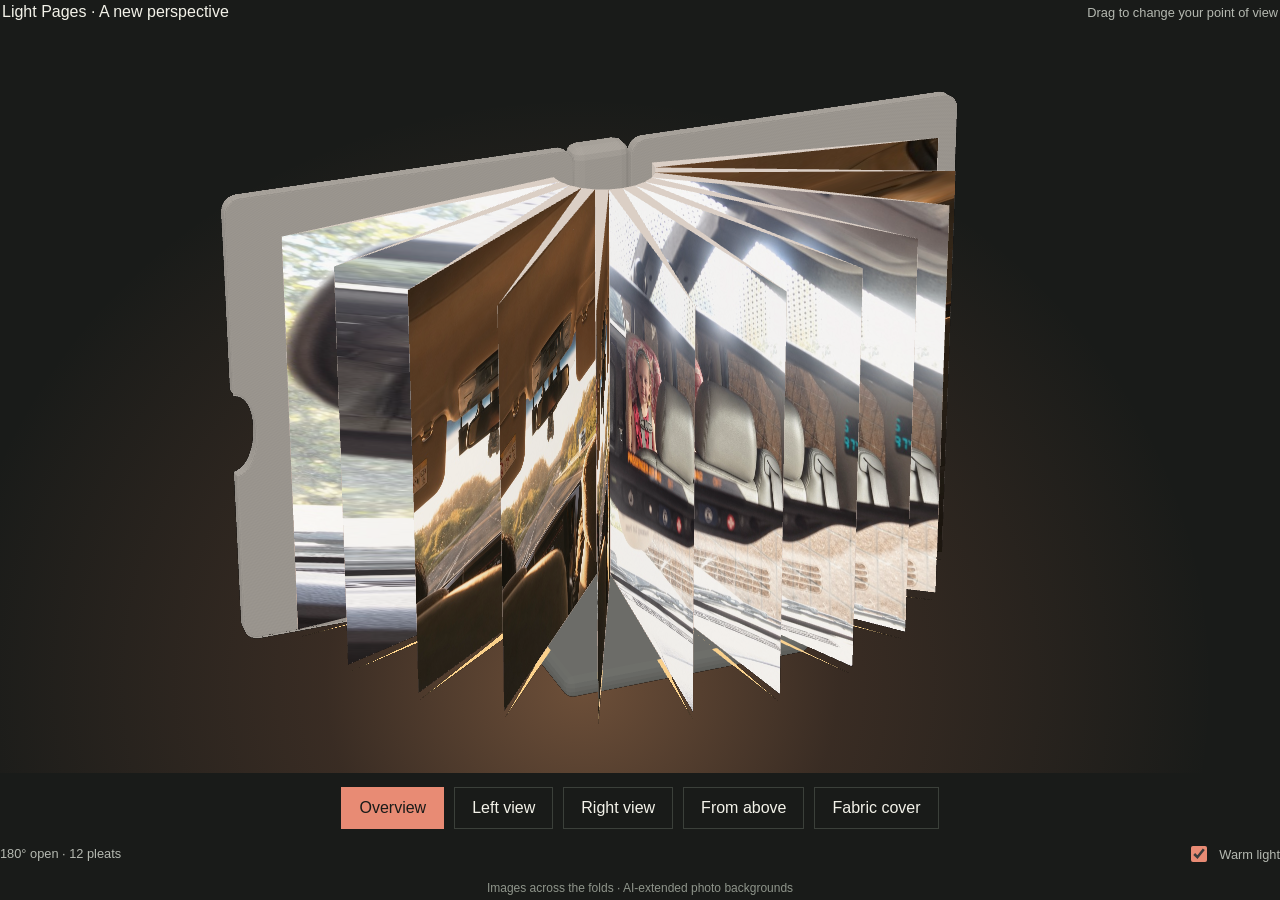
==== commit eabc8ce5: "Add form study and slow lighting" ====
--- a/model.html
+++ b/model.html
@@ -8,7 +8,7 @@
     #lp-arc180-study .lower { display:flex; justify-content:space-between; gap:12px; flex-wrap:wrap; margin-top:12px; align-items:center; }
     #lp-arc180-study .detail { margin-top:10px; }
     @media(max-width:440px) { #lp-arc180-study canvas { aspect-ratio:1.12; } }
-  </style><link rel="stylesheet" href="model-frame.css">
+  </style><link rel="stylesheet" href="model-frame.css?v=2">
   <div class="heading"><h3>Light Pages · A new perspective</h3><span class="text-small">Drag to change your point of view</span></div>
   <div class="stage"><canvas tabindex="0" role="img" aria-label="Interactive 180-degree accordion model. Two photos extend across the folds; drag to view the book from another side. Photo backgrounds are AI-extended."></canvas></div>
   <div class="viz-controls" aria-label="Viewing position">
@@ -20,7 +20,7 @@
   </div>
   <div class="lower"><span class="text-small">180° open · 12 pleats</span><label class="form-check form-switch"><input class="form-check-input" type="checkbox" checked><span class="form-check-label">Warm light</span></label></div>
   <div class="detail text-small" aria-live="polite">Images across the folds · AI-extended photo backgrounds</div>
-  <script>
+  <script src="model-light.js?v=2"></script><script>
   (async()=>{
     const root=document.getElementById('lp-arc180-study'),canvas=root.querySelector('canvas');
     const detail=root.querySelector('.detail'),lightInput=root.querySelector('input[type="checkbox"]');
@@ -28,6 +28,7 @@
     if(!gl){detail.textContent='3D is unavailable in this browser. Try a browser with WebGL support.';root.dataset.ready='error';return}
     let state={version:3,view:'hero',yaw:-22,elevation:25,lit:true};
     let yaw=state.yaw,elevation=state.elevation,lightValue=1,raf=0,drag=null,ready=false;
+    const glow=LightPagesGlow.create({root,render:draw,isOn:()=>state.lit,getAngle:()=>yaw});
     const rad=d=>d*Math.PI/180,mix=(a,b,t)=>a.map((v,i)=>v*(1-t)+b[i]*t);
     const probe=document.createElement('span');probe.style.display='none';root.append(probe);
     function color(token){probe.style.color=`var(${token})`;const s=getComputedStyle(probe).color;return(s.match(/[\d.]+/g)||['128','128','128']).slice(0,3).map(v=>Number(v)/255)}
@@ -46,29 +47,31 @@
         vPosition=aPosition;vNormal=aNormal;vUV=aUV;}`;
     const frag=`
       precision highp float;
-      uniform vec3 uPaper,uCloth,uBase,uOrange;uniform float uType,uLight;uniform sampler2D uPhoto;
+      uniform vec3 uPaper,uCloth,uBase,uOrange;uniform float uType,uLight,uLightBias;uniform sampler2D uPhoto;
       varying vec3 vPosition,vNormal;varying vec2 vUV;
       void main(){
         vec3 n=normalize(vNormal);if(!gl_FrontFacing)n=-n;
         float shade=.78+.22*max(0.0,dot(n,normalize(vec3(-.4,-.6,1.0))));
+        float localLight=uLight*clamp(1.0+.28*uLightBias*(vPosition.x/.15),.6,1.4);
         vec3 col=uPaper;
         if(uType>0.5&&uType<1.5){
           float weave=sin(vPosition.x*21000.0)*sin(vPosition.z*21000.0);
           col=uCloth*(1.0+.015*weave);
         }
         if(uType>1.5&&uType<2.5)col=uBase;
-        if(uType>2.5&&uType<3.5){col=mix(uPaper,mix(uPaper,uOrange,.6),uLight);shade=1.0;}
+        if(uType>2.5&&uType<3.5){col=mix(uPaper,vec3(1.0,.82,.52),clamp(localLight,0.0,1.0));shade=1.0;}
         if(uType>3.5&&gl_FrontFacing&&vUV.x>=0.0&&vUV.x<=1.0&&vUV.y>=0.0&&vUV.y<=1.0){
-          col=texture2D(uPhoto,vUV).rgb;shade=.90+.10*max(0.0,dot(n,normalize(vec3(-.4,-.6,1.0))));
+          col=texture2D(uPhoto,vUV).rgb*(.74+localLight*.32);
+          col=mix(col,vec3(1.0,.81,.51),localLight*.07*exp(-max(0.0,vPosition.z-.012)/.12));shade=.90+.10*max(0.0,dot(n,normalize(vec3(-.4,-.6,1.0))));
         }else if(uType<.5||uType>3.5){
-          float warmth=uLight*.19*exp(-max(0.0,vPosition.z-.012)/.047);
-          col=mix(col,uOrange,warmth);shade=min(1.0,shade+uLight*.035);
+          float warmth=localLight*.34*exp(-max(0.0,vPosition.z-.012)/.095);
+          col=mix(col,uOrange,warmth);shade=min(1.0,shade+localLight*.09);
         }
         gl_FragColor=vec4(col*shade,1.0);
       }`;
     const program=gl.createProgram();gl.attachShader(program,shader(gl.VERTEX_SHADER,vert));gl.attachShader(program,shader(gl.FRAGMENT_SHADER,frag));gl.linkProgram(program);
     if(!gl.getProgramParameter(program,gl.LINK_STATUS))throw Error(gl.getProgramInfoLog(program));gl.useProgram(program);
-    const uniforms=Object.fromEntries(['uRight','uUp','uEye','uTarget','uSize','uPaper','uCloth','uBase','uOrange','uType','uLight','uPhoto'].map(n=>[n,gl.getUniformLocation(program,n)]));
+    const uniforms=Object.fromEntries(['uRight','uUp','uEye','uTarget','uSize','uPaper','uCloth','uBase','uOrange','uType','uLight','uLightBias','uPhoto'].map(n=>[n,gl.getUniformLocation(program,n)]));
     const attrs=Object.fromEntries(['aPosition','aNormal','aUV'].map(n=>[n,gl.getAttribLocation(program,n)]));
     for(const a of Object.values(attrs))gl.enableVertexAttribArray(a);
     gl.enable(gl.DEPTH_TEST);gl.depthFunc(gl.LEQUAL);gl.disable(gl.CULL_FACE);gl.clearColor(0,0,0,0);
@@ -86,13 +89,13 @@
       groups=Object.entries(scene.groups).map(([tag,values])=>{const buffer=gl.createBuffer();gl.bindBuffer(gl.ARRAY_BUFFER,buffer);gl.bufferData(gl.ARRAY_BUFFER,new Float32Array(values),gl.STATIC_DRAW);return{tag,buffer,count:values.length/8}});
       textures=await Promise.all([imageTexture('[data-uri]